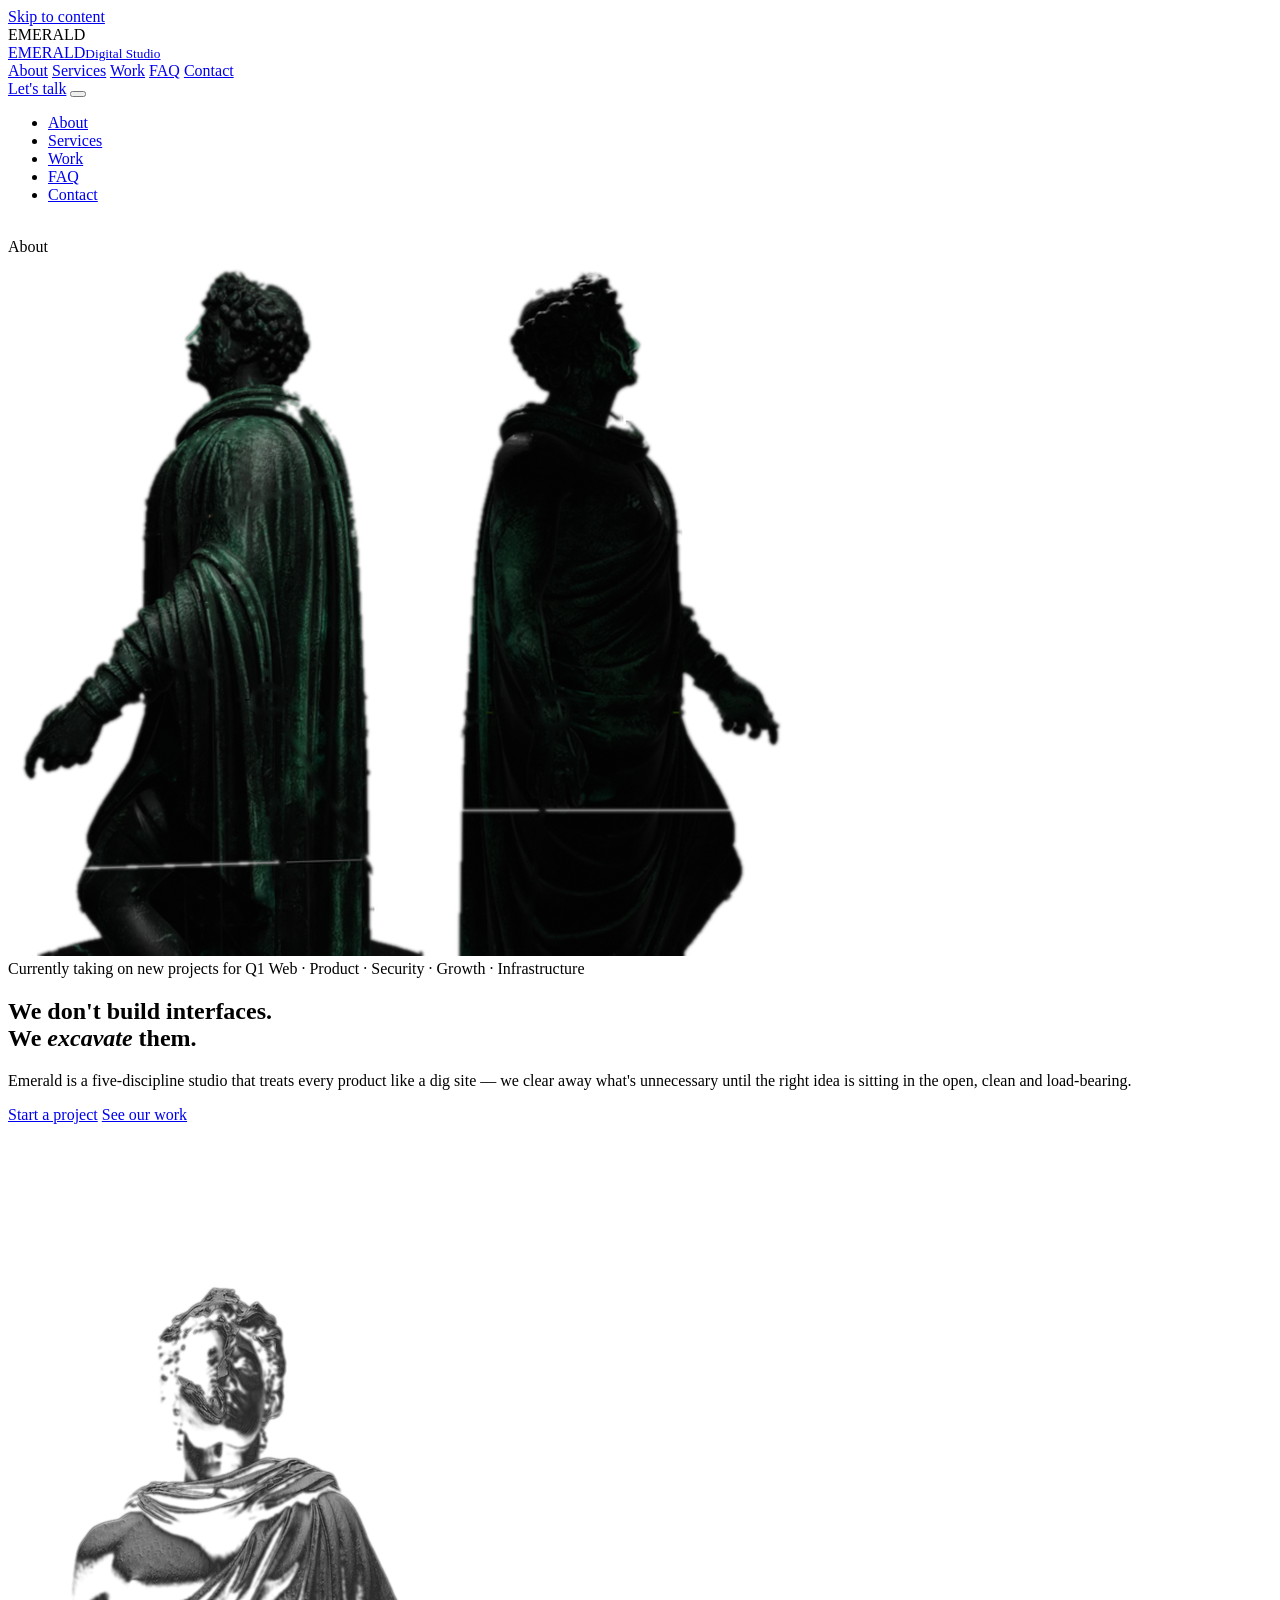
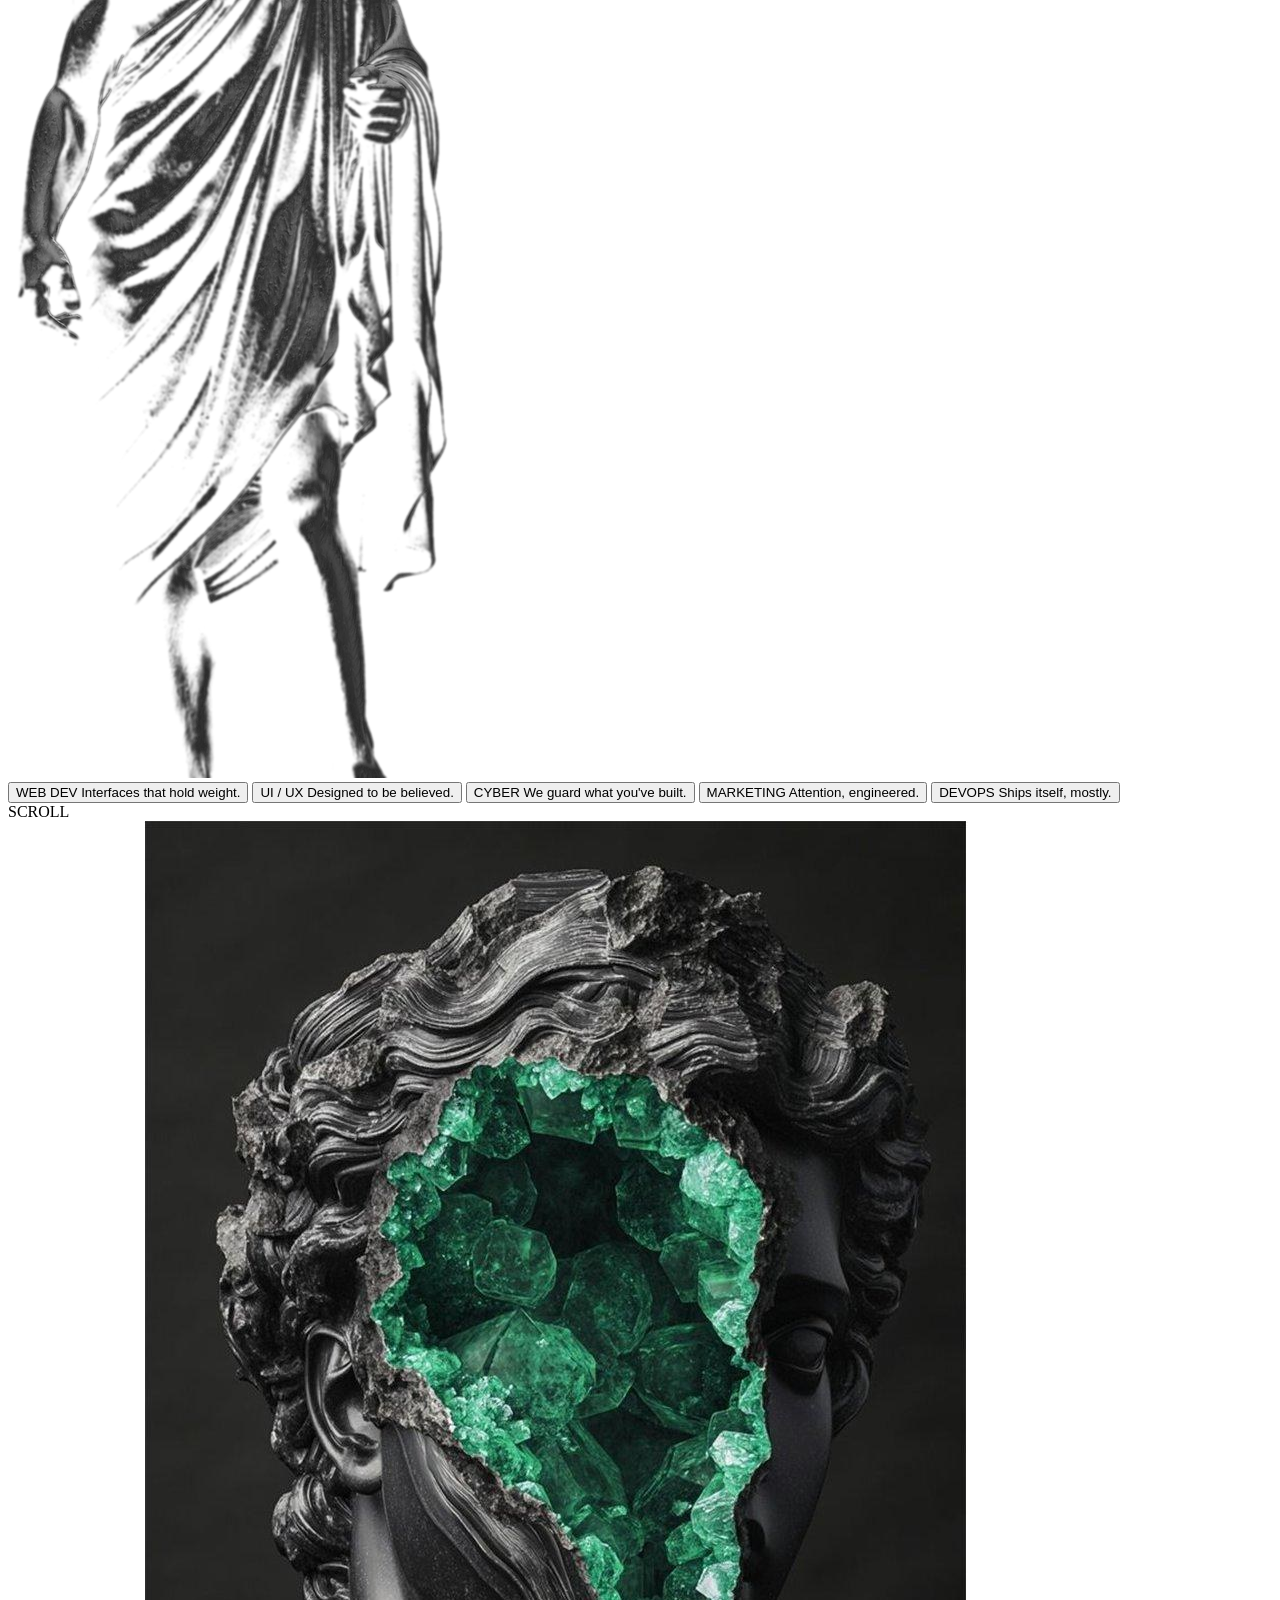
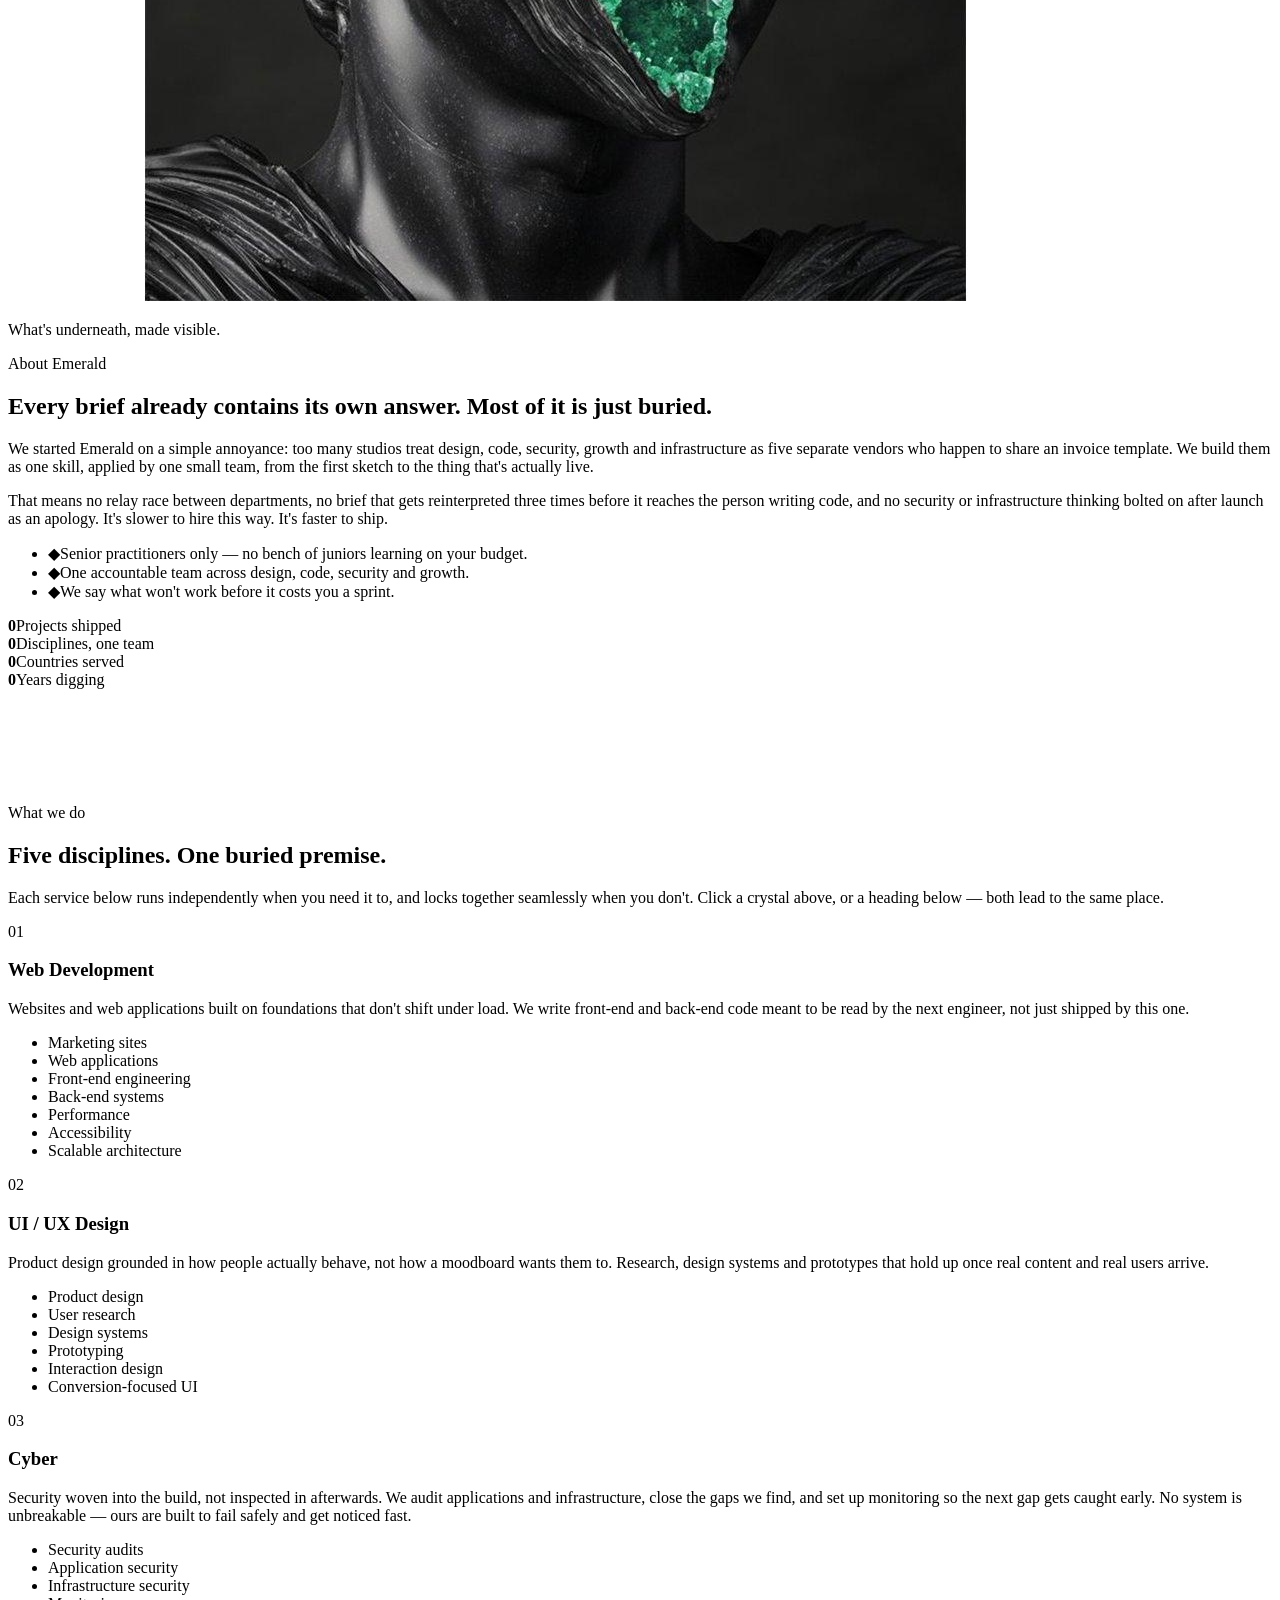
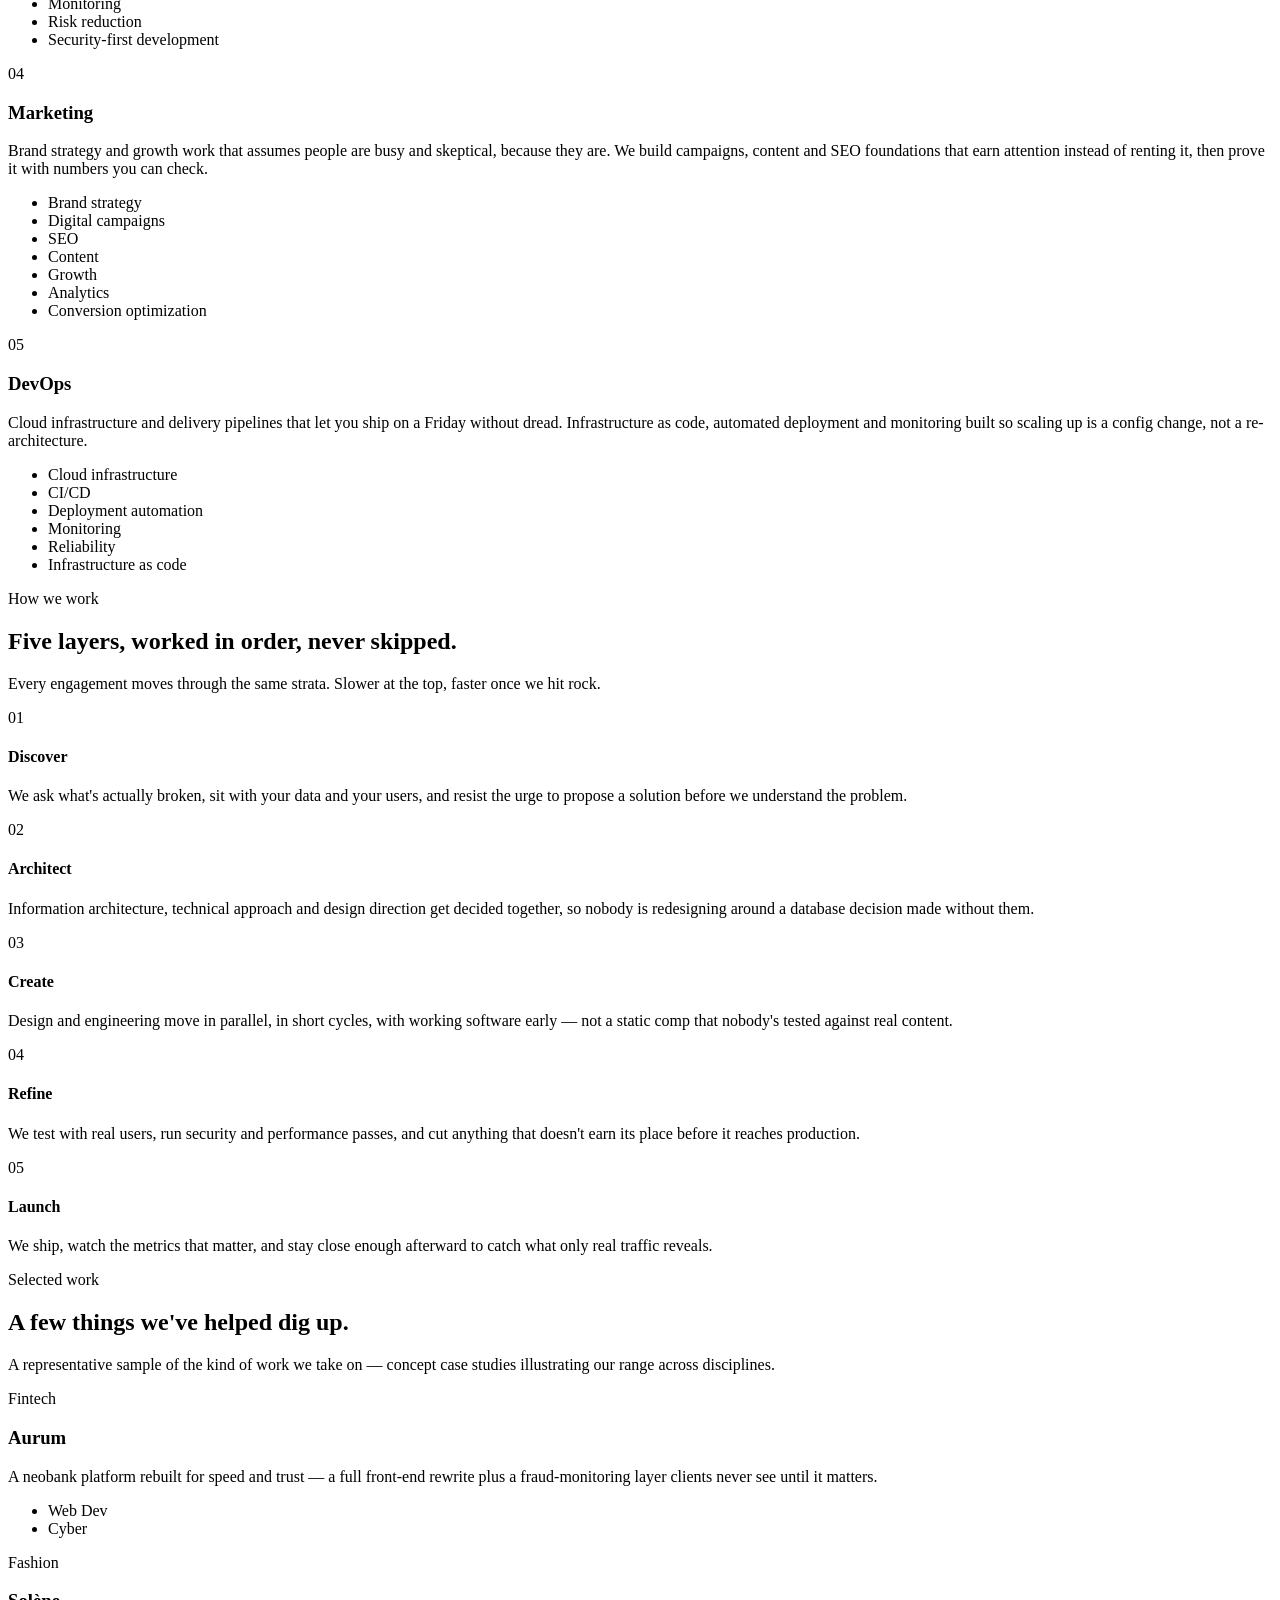
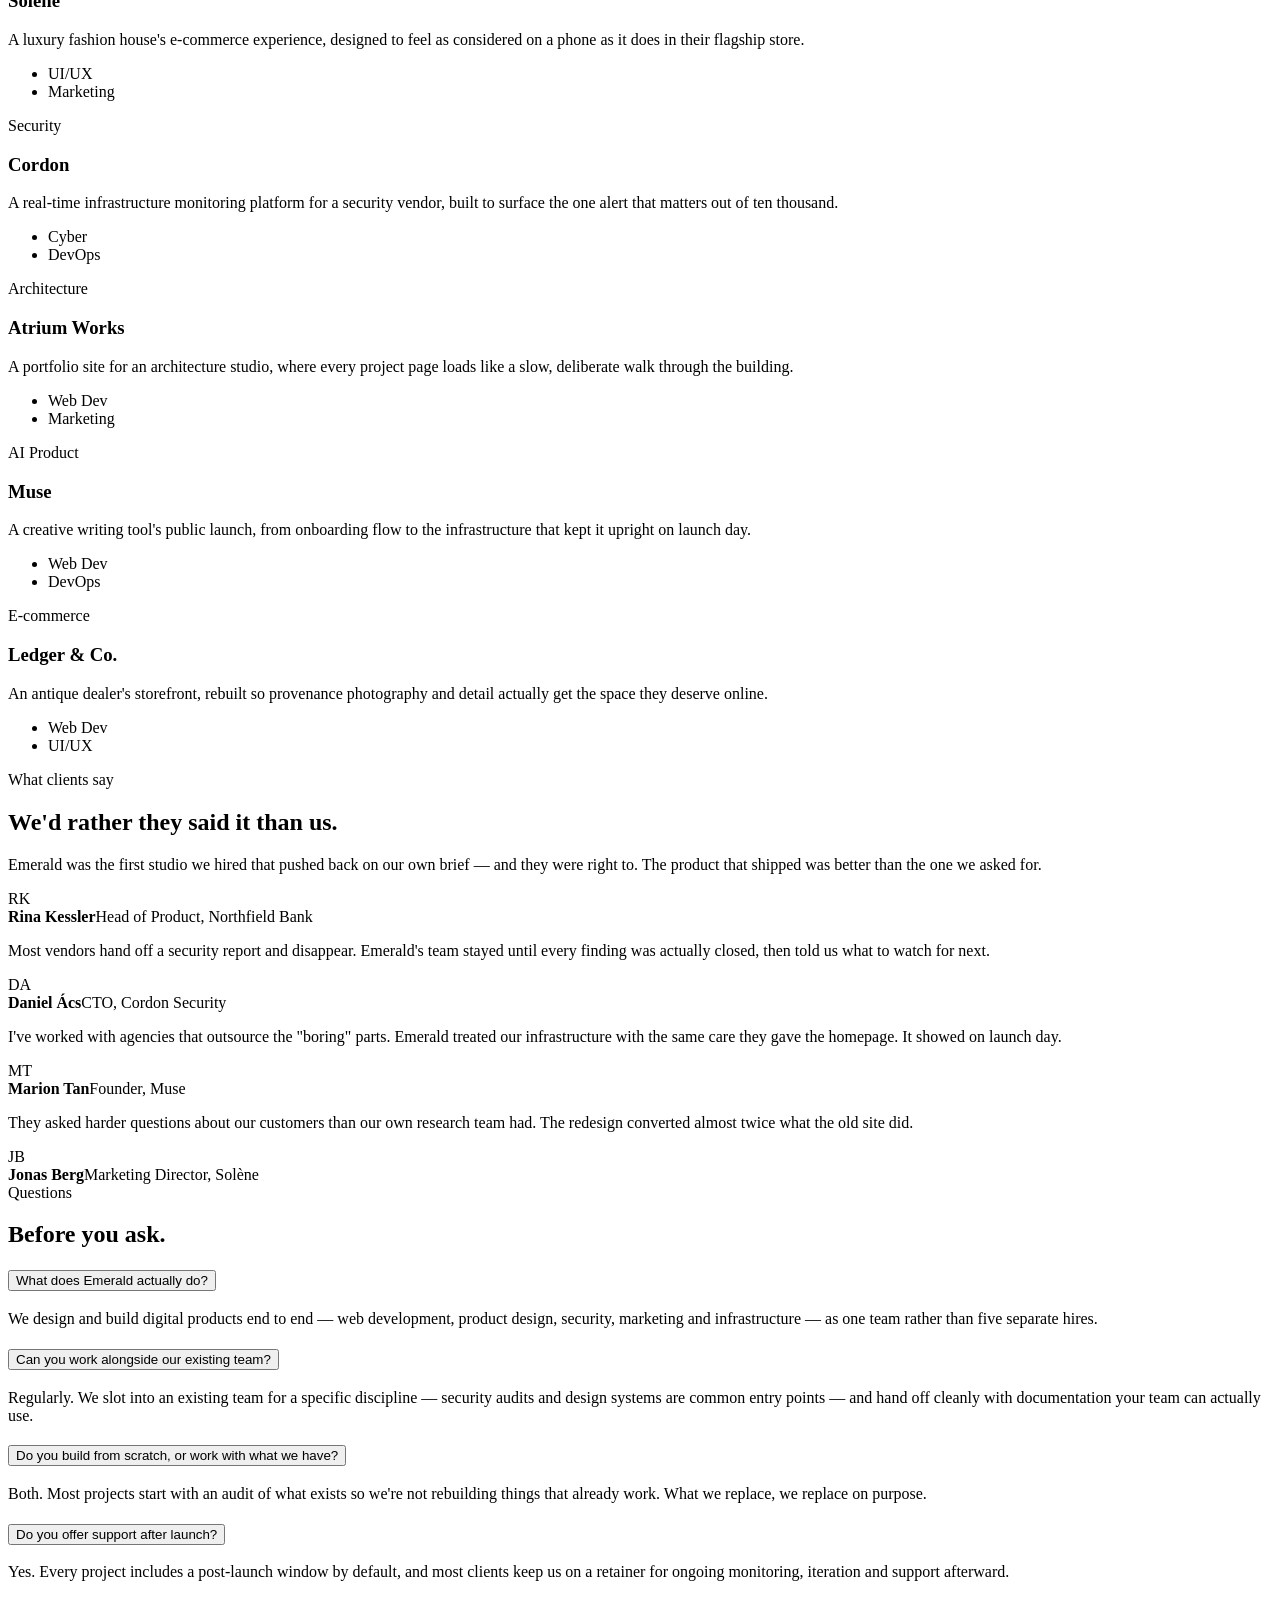
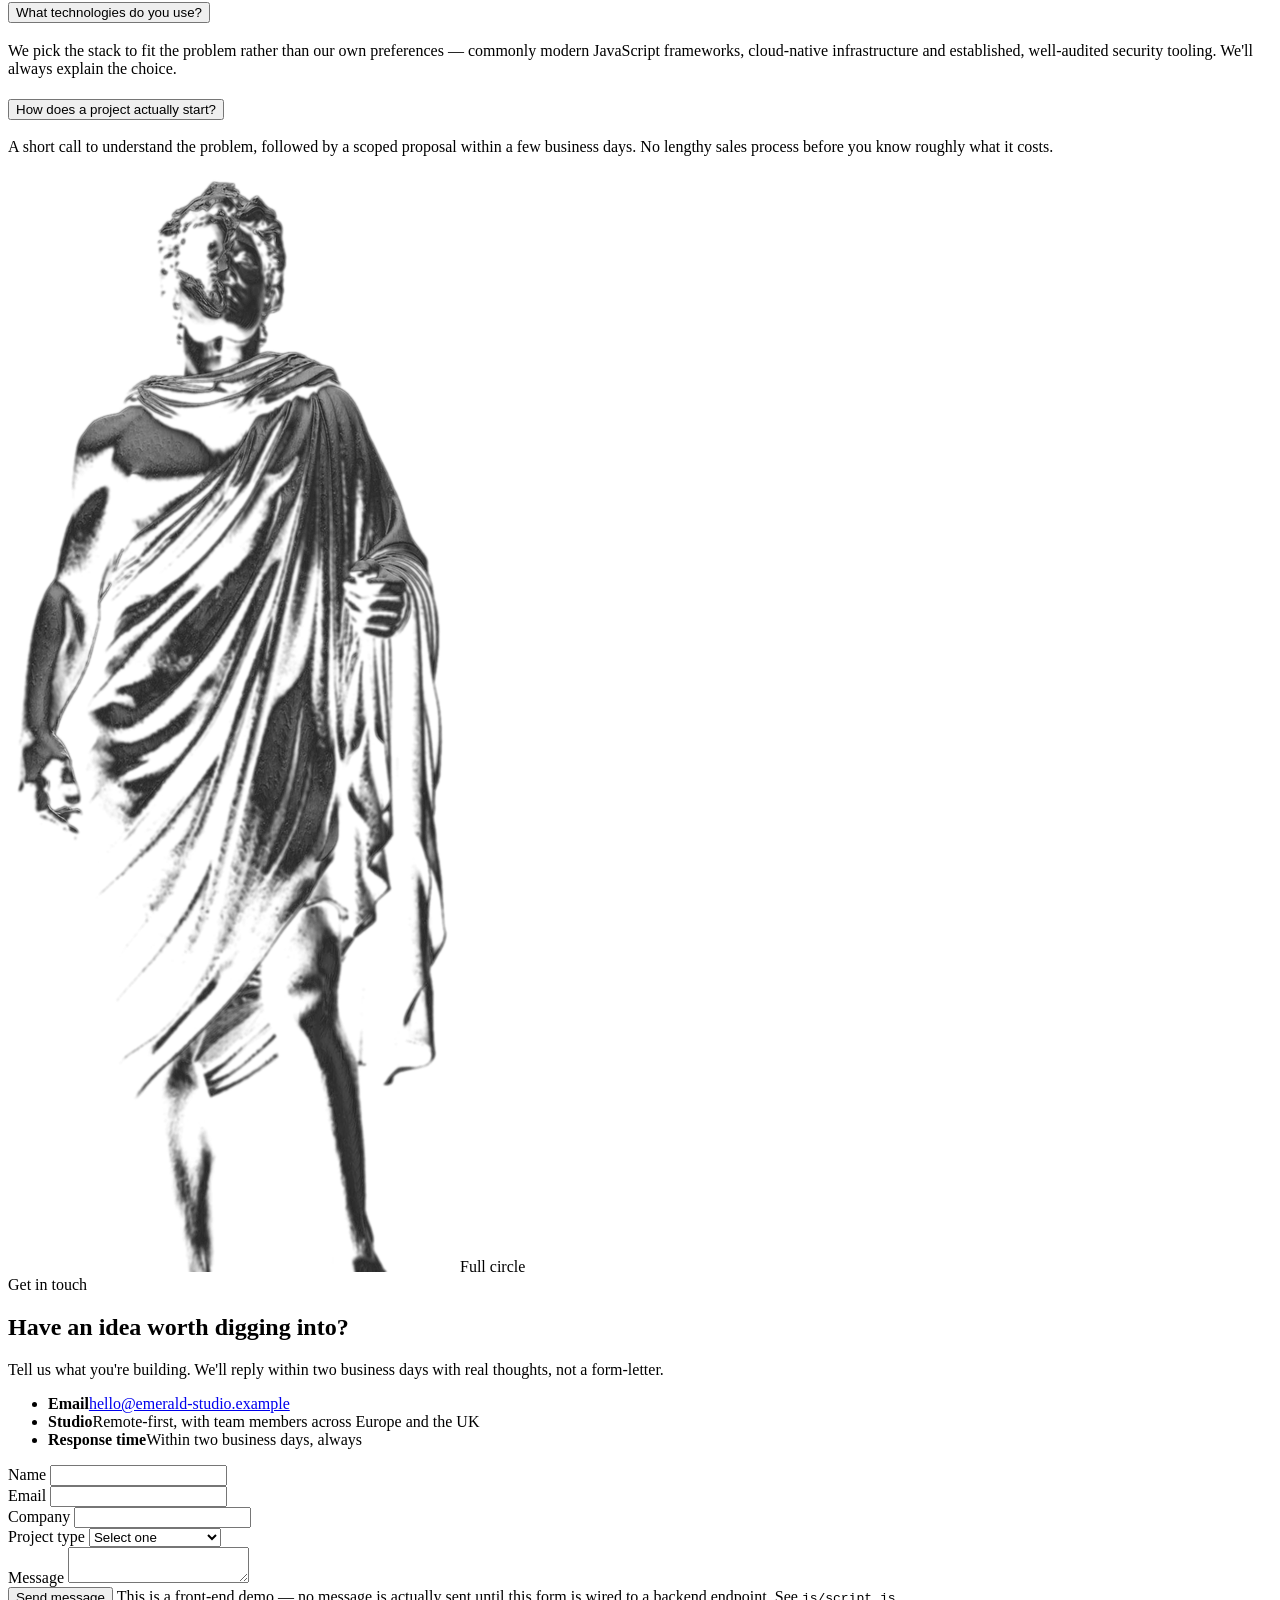
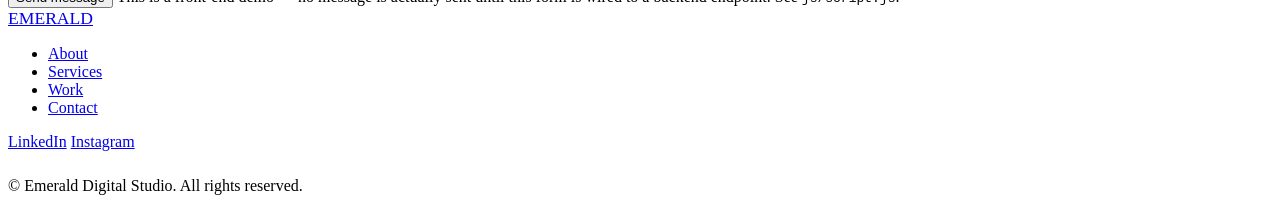
==== index.html @ 44e52935 "Add files via upload" ====
<!DOCTYPE html>
<html lang="en">
<head>
<meta charset="UTF-8">
<meta name="viewport" content="width=device-width, initial-scale=1.0">
<title>Emerald — Digital Studio</title>
<meta name="description" content="Emerald is a five-discipline digital studio — web development, product design, security, growth and infrastructure — working as one team from first sketch to shipped product.">
<link rel="icon" href="data:image/svg+xml,%3Csvg xmlns='http://www.w3.org/2000/svg' viewBox='0 0 24 24'%3E%3Cpolygon points='12,1 20,7 24,15 16,23 8,23 0,15 4,7' fill='%2322c08a'/%3E%3C/svg%3E">
<link rel="stylesheet" href="C:\Users\elfor\Desktop\emerald-crystal-final-clean2\emerald-crystal-final-clean\styles.css">
</head>
<body>

<a href="#main" class="skip-link">Skip to content</a>
<div class="grain" aria-hidden="true"></div>
<div class="cursor-dot" aria-hidden="true"></div>

<!-- LOADER -->
<div class="loader" id="loader" aria-hidden="true">
  <div class="loader-gem"></div>
  <div class="loader-word">EMERALD</div>
</div>

<!-- NAV -->
<header class="nav" id="siteNav">
  <div class="container">
    <a href="#home" class="wordmark">EMERALD<small>Digital Studio</small></a>
    <nav class="nav-links" aria-label="Primary">
      <a href="#about">About</a>
      <a href="#services">Services</a>
      <a href="#work">Work</a>
      <a href="#faq">FAQ</a>
      <a href="#contact">Contact</a>
    </nav>
    <div class="nav-actions">
      <a href="#contact" class="nav-cta"><span class="dot" aria-hidden="true"></span>Let's talk</a>
      <button class="menu-btn" id="menuBtn" aria-expanded="false" aria-controls="mobileMenu" aria-label="Open menu">
        <span></span><span></span><span></span>
      </button>
    </div>
  </div>
</header>

<div class="mobile-menu" id="mobileMenu">
  <ul>
    <li><a href="#about">About</a></li>
    <li><a href="#services">Services</a></li>
    <li><a href="#work">Work</a></li>
    <li><a href="#faq">FAQ</a></li>
    <li><a href="#contact">Contact</a></li>
  </ul>
</div>

<aside class="statue-companion" id="statueCompanion" aria-hidden="true">
  <div class="companion-frame">
    <span class="companion-glow"></span>
    <img id="companionImg" src="" alt="">
  </div>
  <div class="companion-caption">
    <span class="rule"></span>
    <span class="section-name" id="companionLabel">About</span>
  </div>
</aside>

<div class="visually-hidden" aria-hidden="true">
  <img id="assetAngleLeft" alt="" src="[data-uri]">
  <img id="assetAngleRight" alt="" src="[data-uri]">
</div>

<main id="main">

  <!-- HERO -->
  <section class="hero" id="home">
    <div class="hero-fog" aria-hidden="true"></div>
    <div class="hero-inner">
      <span class="availability-badge"><span class="pulse-dot" aria-hidden="true"></span>Currently taking on new projects for Q1</span>
      <span class="hero-eyebrow">Web · Product · Security · Growth · Infrastructure</span>
      <h1>We don't build interfaces.<br>We <em>excavate</em> them.</h1>
      <p class="hero-sub">Emerald is a five-discipline studio that treats every product like a dig site — we clear away what's unnecessary until the right idea is sitting in the open, clean and load-bearing.</p>
      <div class="hero-ctas">
        <a href="#contact" class="btn btn-primary">Start a project</a>
        <a href="#work" class="btn btn-ghost">See our work</a>
      </div>

      <div class="orbit-stage" id="orbitStage">
        <svg class="constellation" id="constellation" aria-hidden="true"></svg>

        <div class="statue-ground" aria-hidden="true"></div>
        <div class="statue-wrap">
          <div class="statue-rim" aria-hidden="true"></div>
          <img id="statueImg" src="[data-uri]" alt="A weathered classical statue, cracked open at the face, standing as the emblem of Emerald studio" loading="eager">
        </div>

        <button class="crystal" data-service="web-dev" data-target="#web-dev" aria-label="Web Development — jump to section">
          <span class="crystal-gem"></span>
          <span class="crystal-label">WEB DEV</span>
          <span class="crystal-tip">Interfaces that hold weight.</span>
        </button>
        <button class="crystal" data-service="ui-ux" data-target="#ui-ux" aria-label="UI/UX — jump to section">
          <span class="crystal-gem"></span>
          <span class="crystal-label">UI / UX</span>
          <span class="crystal-tip">Designed to be believed.</span>
        </button>
        <button class="crystal" data-service="cyber" data-target="#cyber" aria-label="Cyber — jump to section">
          <span class="crystal-gem"></span>
          <span class="crystal-label">CYBER</span>
          <span class="crystal-tip">We guard what you've built.</span>
        </button>
        <button class="crystal" data-service="marketing" data-target="#marketing" aria-label="Marketing — jump to section">
          <span class="crystal-gem"></span>
          <span class="crystal-label">MARKETING</span>
          <span class="crystal-tip">Attention, engineered.</span>
        </button>
        <button class="crystal" data-service="devops" data-target="#devops" aria-label="DevOps — jump to section">
          <span class="crystal-gem"></span>
          <span class="crystal-label">DEVOPS</span>
          <span class="crystal-tip">Ships itself, mostly.</span>
        </button>
      </div>
    </div>

    <div class="scroll-cue" aria-hidden="true">
      <span>SCROLL</span>
      <span class="line"></span>
    </div>
  </section>

  <!-- ABOUT -->
  <section class="about section-pad" id="about">
    <div class="container about-grid">
      <div class="about-media reveal">
        <img src="[data-uri]" alt="Close-up of the Emerald statue with a hollow, crystal-filled face, representing what the studio looks for underneath a brief" loading="lazy">
        <p class="about-media-caption">What's underneath, made visible.</p>
      </div>
      <div class="about-copy reveal">
        <span class="section-kicker">About Emerald</span>
        <h2>Every brief already contains its own answer. Most of it is just buried.</h2>
        <p>We started Emerald on a simple annoyance: too many studios treat design, code, security, growth and infrastructure as five separate vendors who happen to share an invoice template. We build them as one skill, applied by one small team, from the first sketch to the thing that's actually live.</p>
        <p>That means no relay race between departments, no brief that gets reinterpreted three times before it reaches the person writing code, and no security or infrastructure thinking bolted on after launch as an apology. It's slower to hire this way. It's faster to ship.</p>
        <ul class="about-list">
          <li><span class="mark">◆</span>Senior practitioners only — no bench of juniors learning on your budget.</li>
          <li><span class="mark">◆</span>One accountable team across design, code, security and growth.</li>
          <li><span class="mark">◆</span>We say what won't work before it costs you a sprint.</li>
        </ul>
        <div class="stats-row">
          <div class="stat"><b data-count="47">0</b><span>Projects shipped</span></div>
          <div class="stat"><b data-count="5">0</b><span>Disciplines, one team</span></div>
          <div class="stat"><b data-count="13">0</b><span>Countries served</span></div>
          <div class="stat"><b data-count="7">0</b><span>Years digging</span></div>
        </div>
      </div>
    </div>
  </section>

  <!-- SERVICES -->
  <section class="services" id="services">
    <div class="container" style="padding-top: clamp(4.5rem, 9vw, 8rem);">
      <div class="section-head reveal">
        <span class="section-kicker">What we do</span>
        <h2>Five disciplines. One buried premise.</h2>
        <p>Each service below runs independently when you need it to, and locks together seamlessly when you don't. Click a crystal above, or a heading below — both lead to the same place.</p>
      </div>
    </div>

    <div class="container">
      <article class="service-block" id="web-dev">
        <div>
          <span class="service-index">01</span>
          <h3>Web Development</h3>
          <p>Websites and web applications built on foundations that don't shift under load. We write front-end and back-end code meant to be read by the next engineer, not just shipped by this one.</p>
          <ul class="service-tags">
            <li>Marketing sites</li><li>Web applications</li><li>Front-end engineering</li>
            <li>Back-end systems</li><li>Performance</li><li>Accessibility</li><li>Scalable architecture</li>
          </ul>
        </div>
        <div class="service-visual">
          <div class="facet-lines" aria-hidden="true"></div>
          <span class="crystal-gem" aria-hidden="true"></span>
        </div>
      </article>

      <article class="service-block" id="ui-ux">
        <div>
          <span class="service-index">02</span>
          <h3>UI / UX Design</h3>
          <p>Product design grounded in how people actually behave, not how a moodboard wants them to. Research, design systems and prototypes that hold up once real content and real users arrive.</p>
          <ul class="service-tags">
            <li>Product design</li><li>User research</li><li>Design systems</li>
            <li>Prototyping</li><li>Interaction design</li><li>Conversion-focused UI</li>
          </ul>
        </div>
        <div class="service-visual">
          <div class="facet-lines" aria-hidden="true"></div>
          <span class="crystal-gem" aria-hidden="true"></span>
        </div>
      </article>

      <article class="service-block" id="cyber">
        <div>
          <span class="service-index">03</span>
          <h3>Cyber</h3>
          <p>Security woven into the build, not inspected in afterwards. We audit applications and infrastructure, close the gaps we find, and set up monitoring so the next gap gets caught early. No system is unbreakable — ours are built to fail safely and get noticed fast.</p>
          <ul class="service-tags">
            <li>Security audits</li><li>Application security</li><li>Infrastructure security</li>
            <li>Monitoring</li><li>Risk reduction</li><li>Security-first development</li>
          </ul>
        </div>
        <div class="service-visual">
          <div class="facet-lines" aria-hidden="true"></div>
          <span class="crystal-gem" aria-hidden="true"></span>
        </div>
      </article>

      <article class="service-block" id="marketing">
        <div>
          <span class="service-index">04</span>
          <h3>Marketing</h3>
          <p>Brand strategy and growth work that assumes people are busy and skeptical, because they are. We build campaigns, content and SEO foundations that earn attention instead of renting it, then prove it with numbers you can check.</p>
          <ul class="service-tags">
            <li>Brand strategy</li><li>Digital campaigns</li><li>SEO</li>
            <li>Content</li><li>Growth</li><li>Analytics</li><li>Conversion optimization</li>
          </ul>
        </div>
        <div class="service-visual">
          <div class="facet-lines" aria-hidden="true"></div>
          <span class="crystal-gem" aria-hidden="true"></span>
        </div>
      </article>

      <article class="service-block" id="devops">
        <div>
          <span class="service-index">05</span>
          <h3>DevOps</h3>
          <p>Cloud infrastructure and delivery pipelines that let you ship on a Friday without dread. Infrastructure as code, automated deployment and monitoring built so scaling up is a config change, not a re-architecture.</p>
          <ul class="service-tags">
            <li>Cloud infrastructure</li><li>CI/CD</li><li>Deployment automation</li>
            <li>Monitoring</li><li>Reliability</li><li>Infrastructure as code</li>
          </ul>
        </div>
        <div class="service-visual">
          <div class="facet-lines" aria-hidden="true"></div>
          <span class="crystal-gem" aria-hidden="true"></span>
        </div>
      </article>
    </div>
  </section>

  <!-- HOW WE WORK -->
  <section class="hww section-pad" id="how-we-work">
    <div class="container">
      <div class="section-head reveal">
        <span class="section-kicker">How we work</span>
        <h2>Five layers, worked in order, never skipped.</h2>
        <p>Every engagement moves through the same strata. Slower at the top, faster once we hit rock.</p>
      </div>
      <div class="strata" id="strata">
        <div class="stratum" data-stratum>
          <span class="num">01</span>
          <div>
            <h4>Discover</h4>
            <p>We ask what's actually broken, sit with your data and your users, and resist the urge to propose a solution before we understand the problem.</p>
          </div>
          <div class="stratum-bar"><i></i></div>
        </div>
        <div class="stratum" data-stratum>
          <span class="num">02</span>
          <div>
            <h4>Architect</h4>
            <p>Information architecture, technical approach and design direction get decided together, so nobody is redesigning around a database decision made without them.</p>
          </div>
          <div class="stratum-bar"><i></i></div>
        </div>
        <div class="stratum" data-stratum>
          <span class="num">03</span>
          <div>
            <h4>Create</h4>
            <p>Design and engineering move in parallel, in short cycles, with working software early — not a static comp that nobody's tested against real content.</p>
          </div>
          <div class="stratum-bar"><i></i></div>
        </div>
        <div class="stratum" data-stratum>
          <span class="num">04</span>
          <div>
            <h4>Refine</h4>
            <p>We test with real users, run security and performance passes, and cut anything that doesn't earn its place before it reaches production.</p>
          </div>
          <div class="stratum-bar"><i></i></div>
        </div>
        <div class="stratum" data-stratum>
          <span class="num">05</span>
          <div>
            <h4>Launch</h4>
            <p>We ship, watch the metrics that matter, and stay close enough afterward to catch what only real traffic reveals.</p>
          </div>
          <div class="stratum-bar"><i></i></div>
        </div>
      </div>
    </div>
  </section>

  <!-- WORK -->
  <section class="work section-pad" id="work">
    <div class="container">
      <div class="section-head reveal">
        <span class="section-kicker">Selected work</span>
        <h2>A few things we've helped dig up.</h2>
        <p>A representative sample of the kind of work we take on — concept case studies illustrating our range across disciplines.</p>
      </div>
      <div class="work-grid">
        <article class="work-card p1" tabindex="0">
          <div class="wc-bg" aria-hidden="true"></div>
          <span class="wc-cat">Fintech</span>
          <h3>Aurum</h3>
          <p>A neobank platform rebuilt for speed and trust — a full front-end rewrite plus a fraud-monitoring layer clients never see until it matters.</p>
          <ul class="wc-tags"><li>Web Dev</li><li>Cyber</li></ul>
        </article>
        <article class="work-card p2" tabindex="0">
          <div class="wc-bg" aria-hidden="true"></div>
          <span class="wc-cat">Fashion</span>
          <h3>Solène</h3>
          <p>A luxury fashion house's e-commerce experience, designed to feel as considered on a phone as it does in their flagship store.</p>
          <ul class="wc-tags"><li>UI/UX</li><li>Marketing</li></ul>
        </article>
        <article class="work-card p3" tabindex="0">
          <div class="wc-bg" aria-hidden="true"></div>
          <span class="wc-cat">Security</span>
          <h3>Cordon</h3>
          <p>A real-time infrastructure monitoring platform for a security vendor, built to surface the one alert that matters out of ten thousand.</p>
          <ul class="wc-tags"><li>Cyber</li><li>DevOps</li></ul>
        </article>
        <article class="work-card p4" tabindex="0">
          <div class="wc-bg" aria-hidden="true"></div>
          <span class="wc-cat">Architecture</span>
          <h3>Atrium Works</h3>
          <p>A portfolio site for an architecture studio, where every project page loads like a slow, deliberate walk through the building.</p>
          <ul class="wc-tags"><li>Web Dev</li><li>Marketing</li></ul>
        </article>
        <article class="work-card p5" tabindex="0">
          <div class="wc-bg" aria-hidden="true"></div>
          <span class="wc-cat">AI Product</span>
          <h3>Muse</h3>
          <p>A creative writing tool's public launch, from onboarding flow to the infrastructure that kept it upright on launch day.</p>
          <ul class="wc-tags"><li>Web Dev</li><li>DevOps</li></ul>
        </article>
        <article class="work-card p6" tabindex="0">
          <div class="wc-bg" aria-hidden="true"></div>
          <span class="wc-cat">E-commerce</span>
          <h3>Ledger &amp; Co.</h3>
          <p>An antique dealer's storefront, rebuilt so provenance photography and detail actually get the space they deserve online.</p>
          <ul class="wc-tags"><li>Web Dev</li><li>UI/UX</li></ul>
        </article>
      </div>
    </div>
  </section>

  <!-- TESTIMONIALS -->
  <section class="testimonials section-pad" id="testimonials">
    <div class="container">
      <div class="section-head reveal">
        <span class="section-kicker">What clients say</span>
        <h2>We'd rather they said it than us.</h2>
      </div>
      <div class="t-grid">
        <div class="t-card">
          <p class="t-quote">Emerald was the first studio we hired that pushed back on our own brief — and they were right to. The product that shipped was better than the one we asked for.</p>
          <div class="t-person">
            <div class="t-avatar">RK</div>
            <div><b>Rina Kessler</b><span>Head of Product, Northfield Bank</span></div>
          </div>
        </div>
        <div class="t-card">
          <p class="t-quote">Most vendors hand off a security report and disappear. Emerald's team stayed until every finding was actually closed, then told us what to watch for next.</p>
          <div class="t-person">
            <div class="t-avatar">DA</div>
            <div><b>Daniel Ács</b><span>CTO, Cordon Security</span></div>
          </div>
        </div>
        <div class="t-card">
          <p class="t-quote">I've worked with agencies that outsource the "boring" parts. Emerald treated our infrastructure with the same care they gave the homepage. It showed on launch day.</p>
          <div class="t-person">
            <div class="t-avatar">MT</div>
            <div><b>Marion Tan</b><span>Founder, Muse</span></div>
          </div>
        </div>
        <div class="t-card">
          <p class="t-quote">They asked harder questions about our customers than our own research team had. The redesign converted almost twice what the old site did.</p>
          <div class="t-person">
            <div class="t-avatar">JB</div>
            <div><b>Jonas Berg</b><span>Marketing Director, Solène</span></div>
          </div>
        </div>
      </div>
    </div>
  </section>

  <!-- FAQ -->
  <section class="faq section-pad" id="faq">
    <div class="container">
      <div class="section-head center reveal">
        <span class="section-kicker">Questions</span>
        <h2>Before you ask.</h2>
      </div>
      <div class="faq-list">
        <div class="faq-item">
          <h3><button class="faq-q" aria-expanded="false" aria-controls="faq-a-1" id="faq-q-1">What does Emerald actually do?<span class="plus" aria-hidden="true"></span></button></h3>
          <div class="faq-a" id="faq-a-1" role="region" aria-labelledby="faq-q-1"><p>We design and build digital products end to end — web development, product design, security, marketing and infrastructure — as one team rather than five separate hires.</p></div>
        </div>
        <div class="faq-item">
          <h3><button class="faq-q" aria-expanded="false" aria-controls="faq-a-2" id="faq-q-2">Can you work alongside our existing team?<span class="plus" aria-hidden="true"></span></button></h3>
          <div class="faq-a" id="faq-a-2" role="region" aria-labelledby="faq-q-2"><p>Regularly. We slot into an existing team for a specific discipline — security audits and design systems are common entry points — and hand off cleanly with documentation your team can actually use.</p></div>
        </div>
        <div class="faq-item">
          <h3><button class="faq-q" aria-expanded="false" aria-controls="faq-a-3" id="faq-q-3">Do you build from scratch, or work with what we have?<span class="plus" aria-hidden="true"></span></button></h3>
          <div class="faq-a" id="faq-a-3" role="region" aria-labelledby="faq-q-3"><p>Both. Most projects start with an audit of what exists so we're not rebuilding things that already work. What we replace, we replace on purpose.</p></div>
        </div>
        <div class="faq-item">
          <h3><button class="faq-q" aria-expanded="false" aria-controls="faq-a-4" id="faq-q-4">Do you offer support after launch?<span class="plus" aria-hidden="true"></span></button></h3>
          <div class="faq-a" id="faq-a-4" role="region" aria-labelledby="faq-q-4"><p>Yes. Every project includes a post-launch window by default, and most clients keep us on a retainer for ongoing monitoring, iteration and support afterward.</p></div>
        </div>
        <div class="faq-item">
          <h3><button class="faq-q" aria-expanded="false" aria-controls="faq-a-5" id="faq-q-5">What technologies do you use?<span class="plus" aria-hidden="true"></span></button></h3>
          <div class="faq-a" id="faq-a-5" role="region" aria-labelledby="faq-q-5"><p>We pick the stack to fit the problem rather than our own preferences — commonly modern JavaScript frameworks, cloud-native infrastructure and established, well-audited security tooling. We'll always explain the choice.</p></div>
        </div>
        <div class="faq-item">
          <h3><button class="faq-q" aria-expanded="false" aria-controls="faq-a-6" id="faq-q-6">How does a project actually start?<span class="plus" aria-hidden="true"></span></button></h3>
          <div class="faq-a" id="faq-a-6" role="region" aria-labelledby="faq-q-6"><p>A short call to understand the problem, followed by a scoped proposal within a few business days. No lengthy sales process before you know roughly what it costs.</p></div>
        </div>
      </div>
    </div>
  </section>

  <!-- CONTACT -->
  <section class="contact section-pad" id="contact">
    <div class="contact-ambient" aria-hidden="true"></div>
    <div class="contact-finale reveal" aria-hidden="true">
      <img src="[data-uri]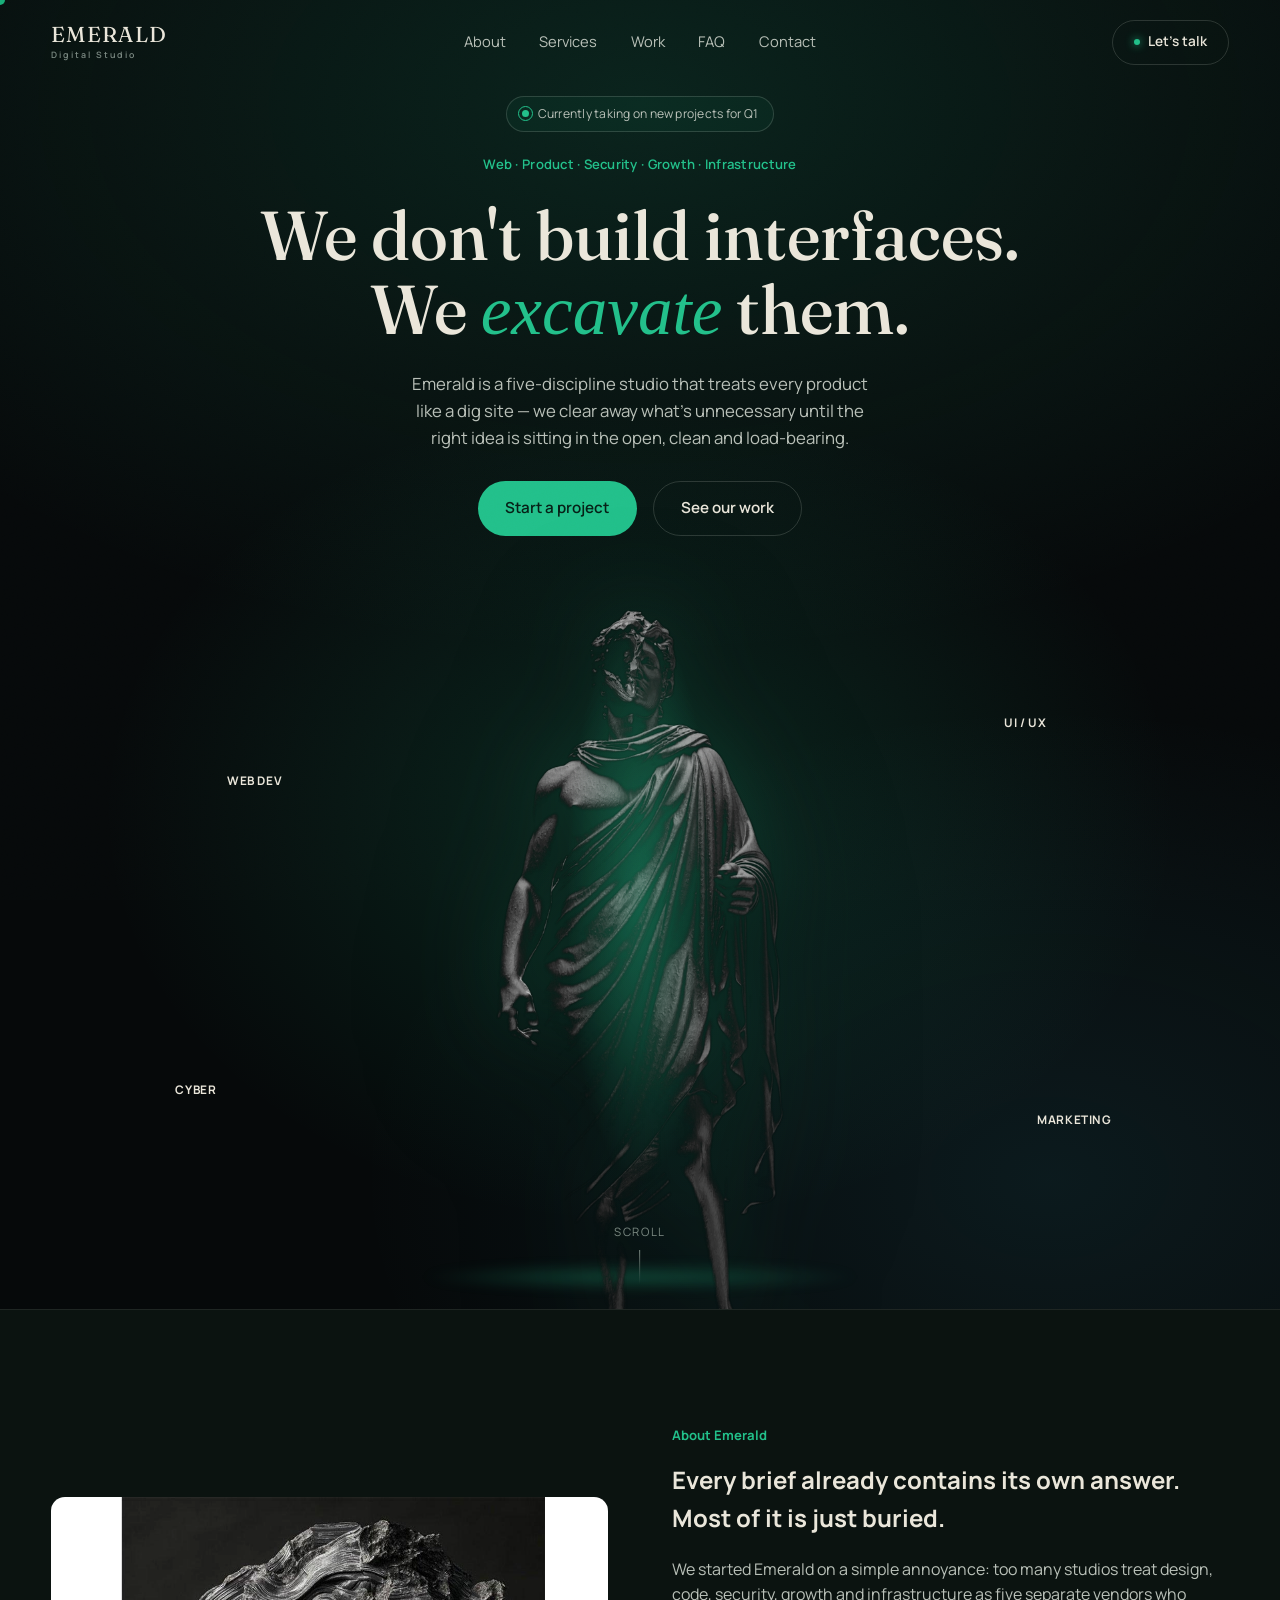
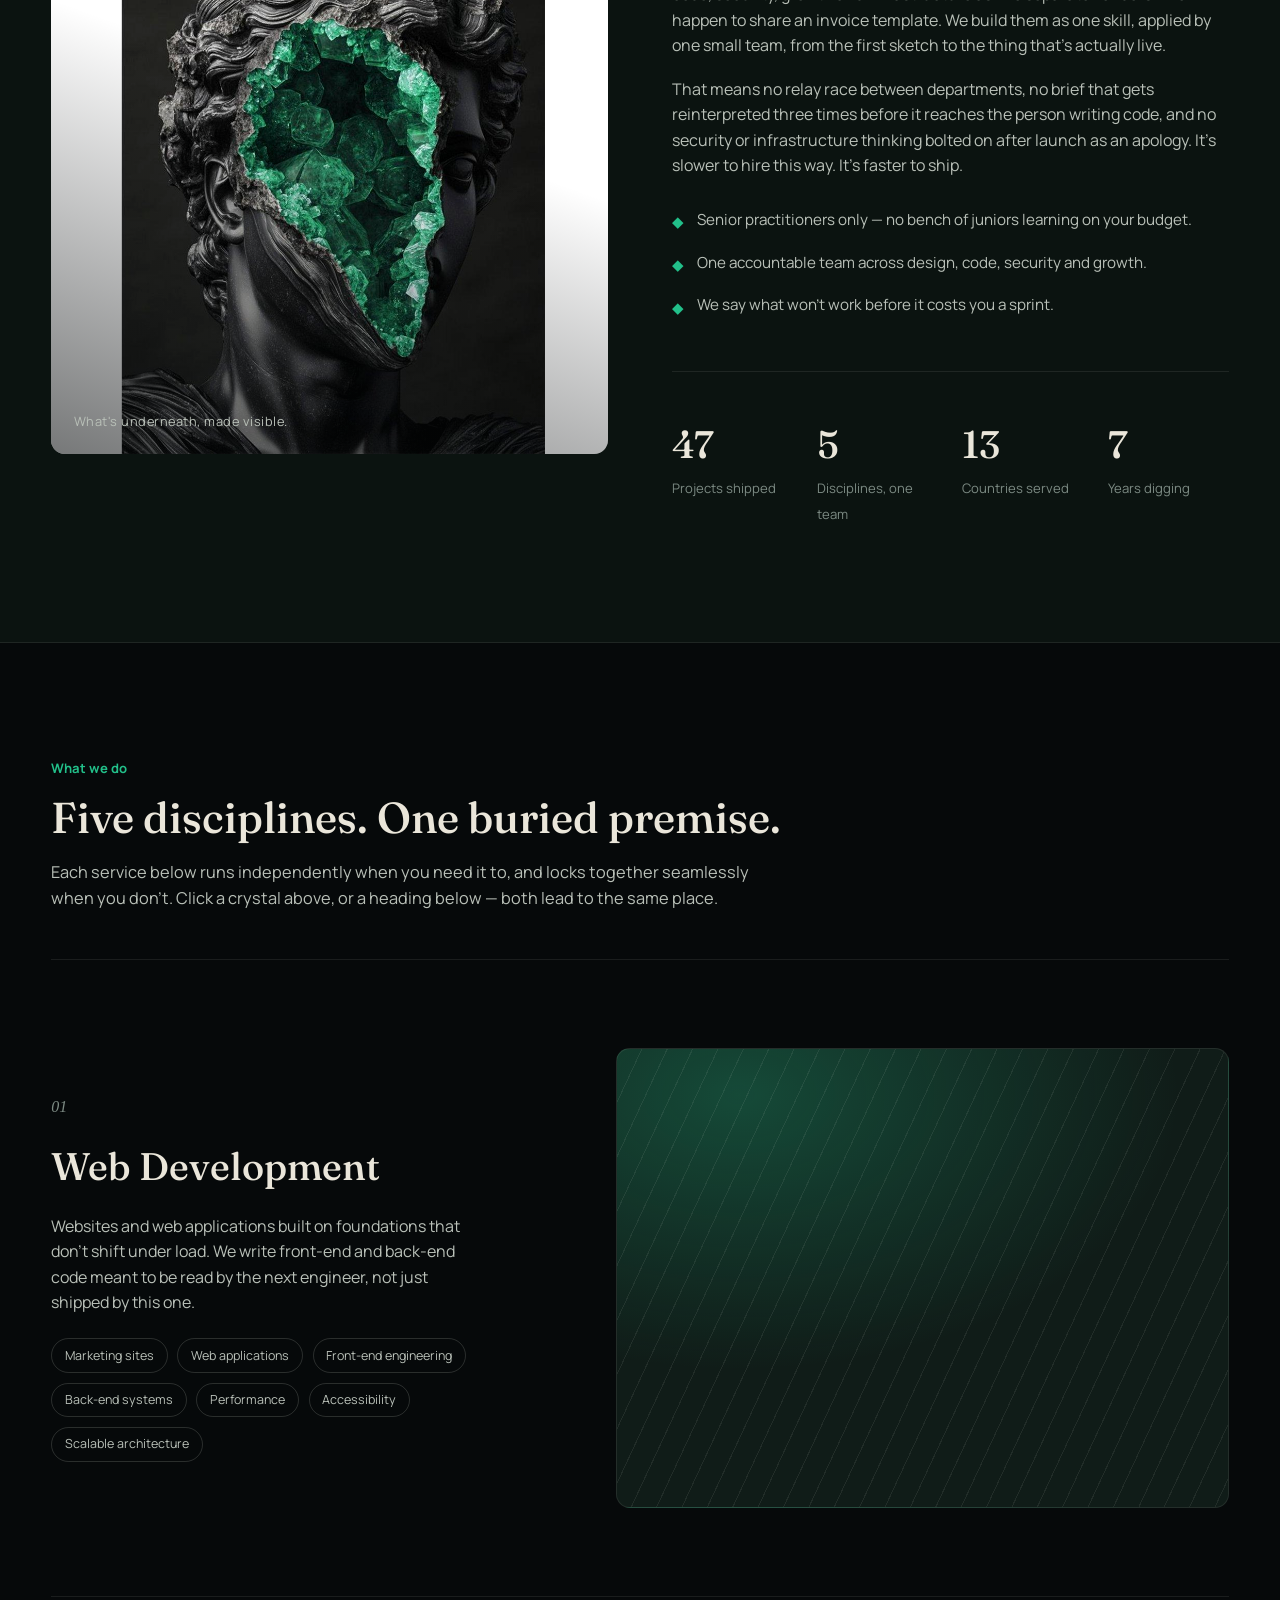
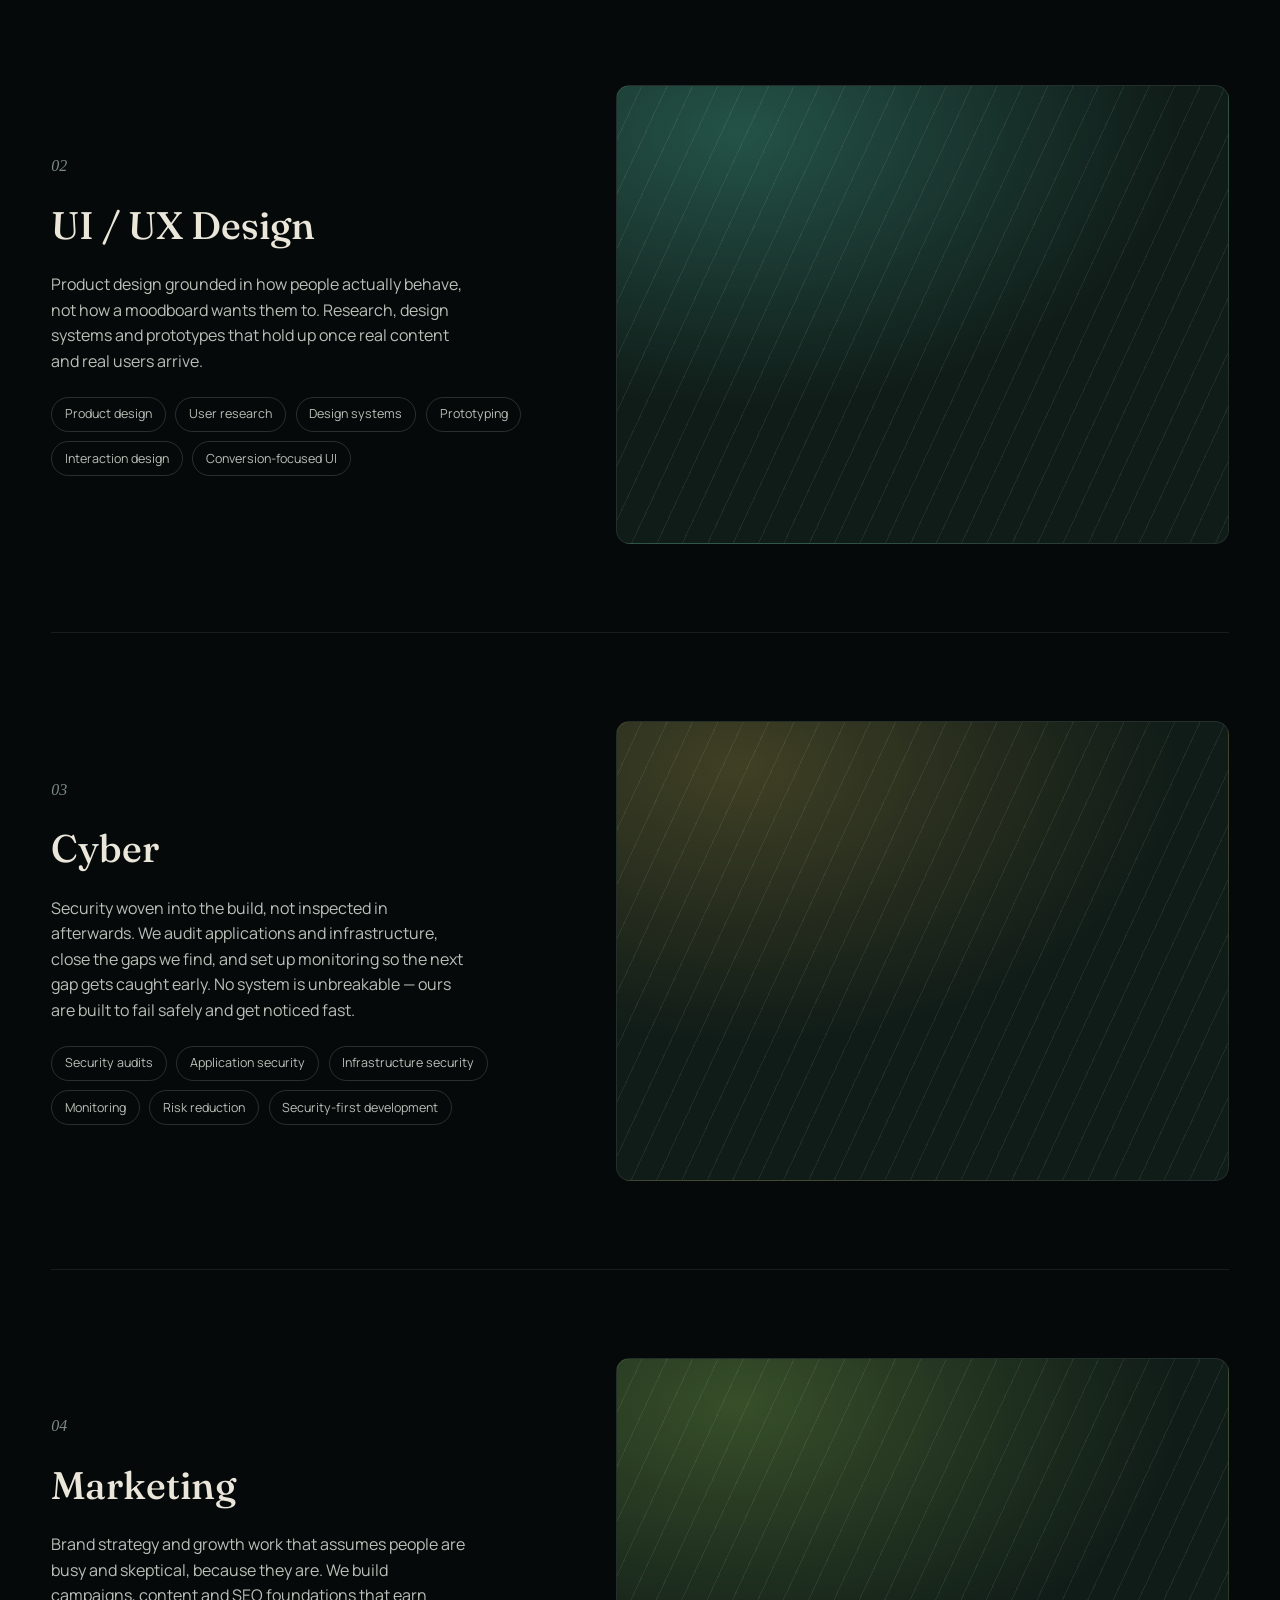
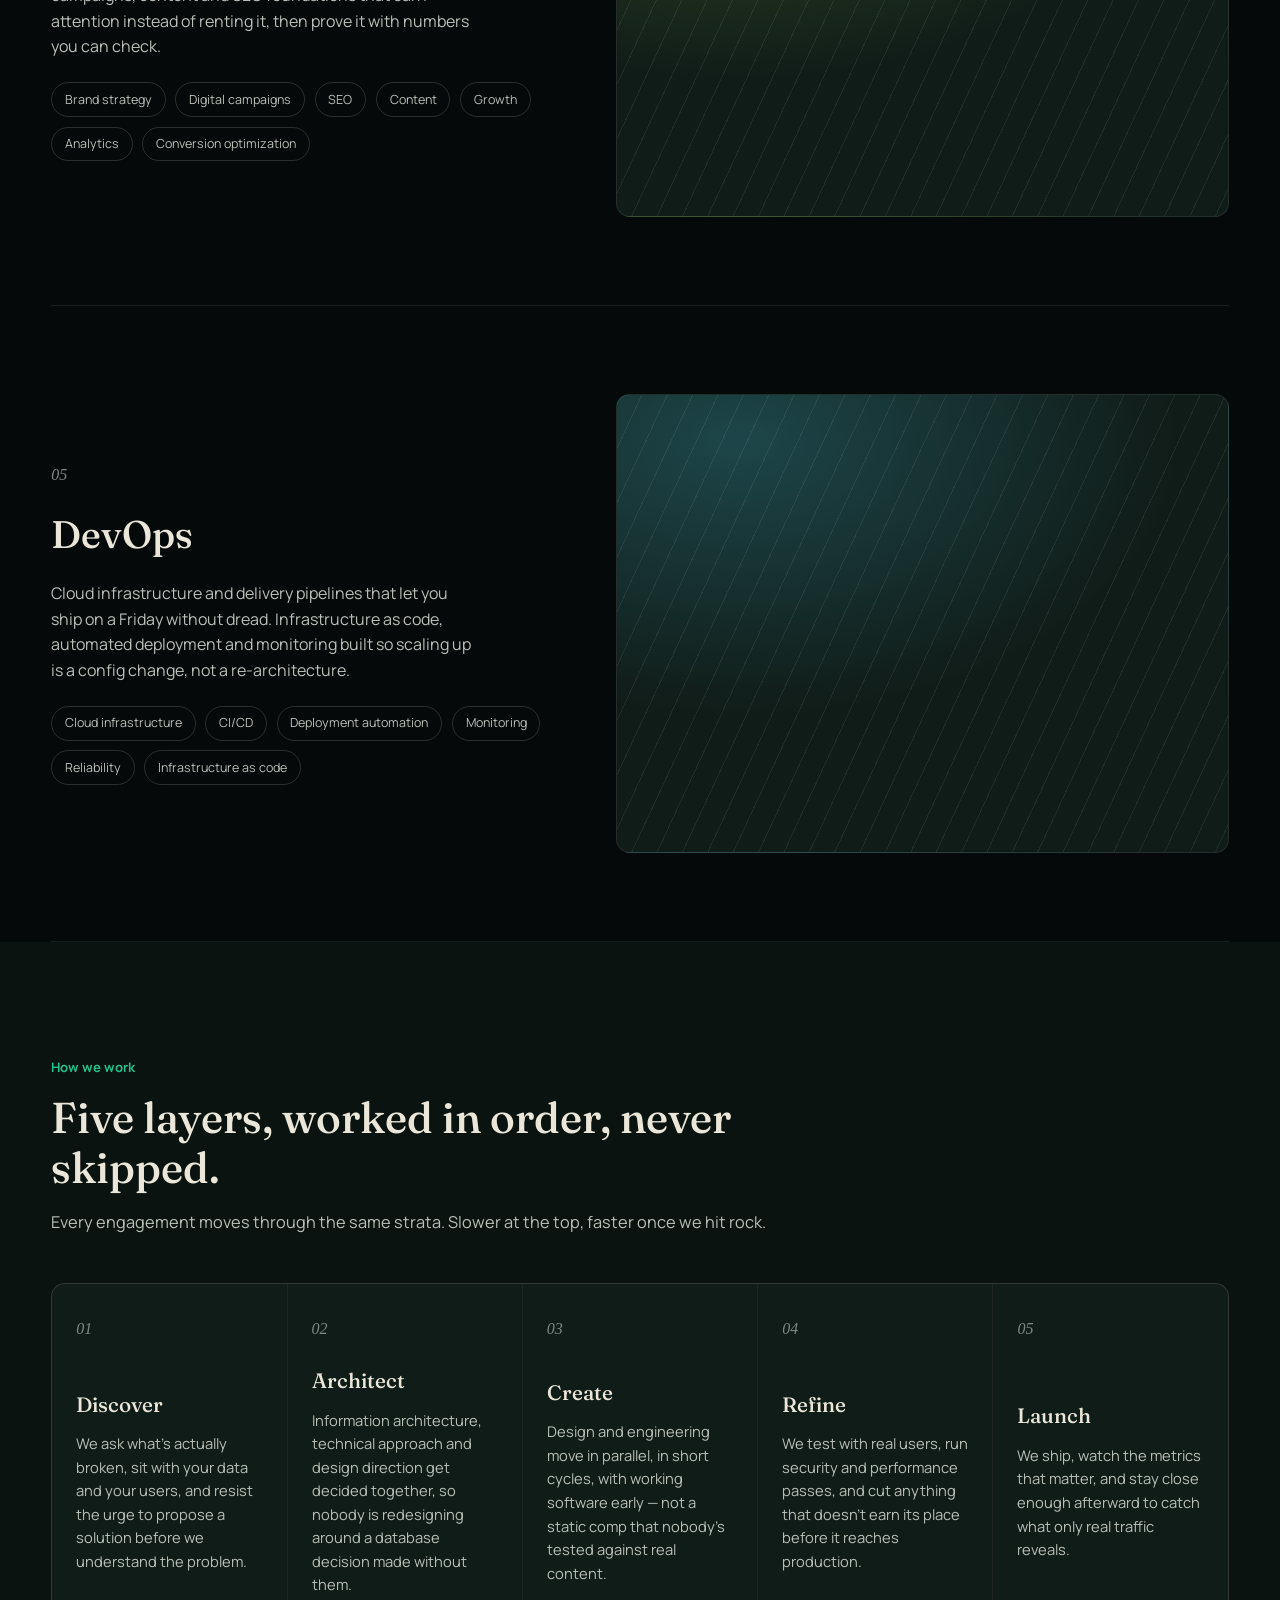
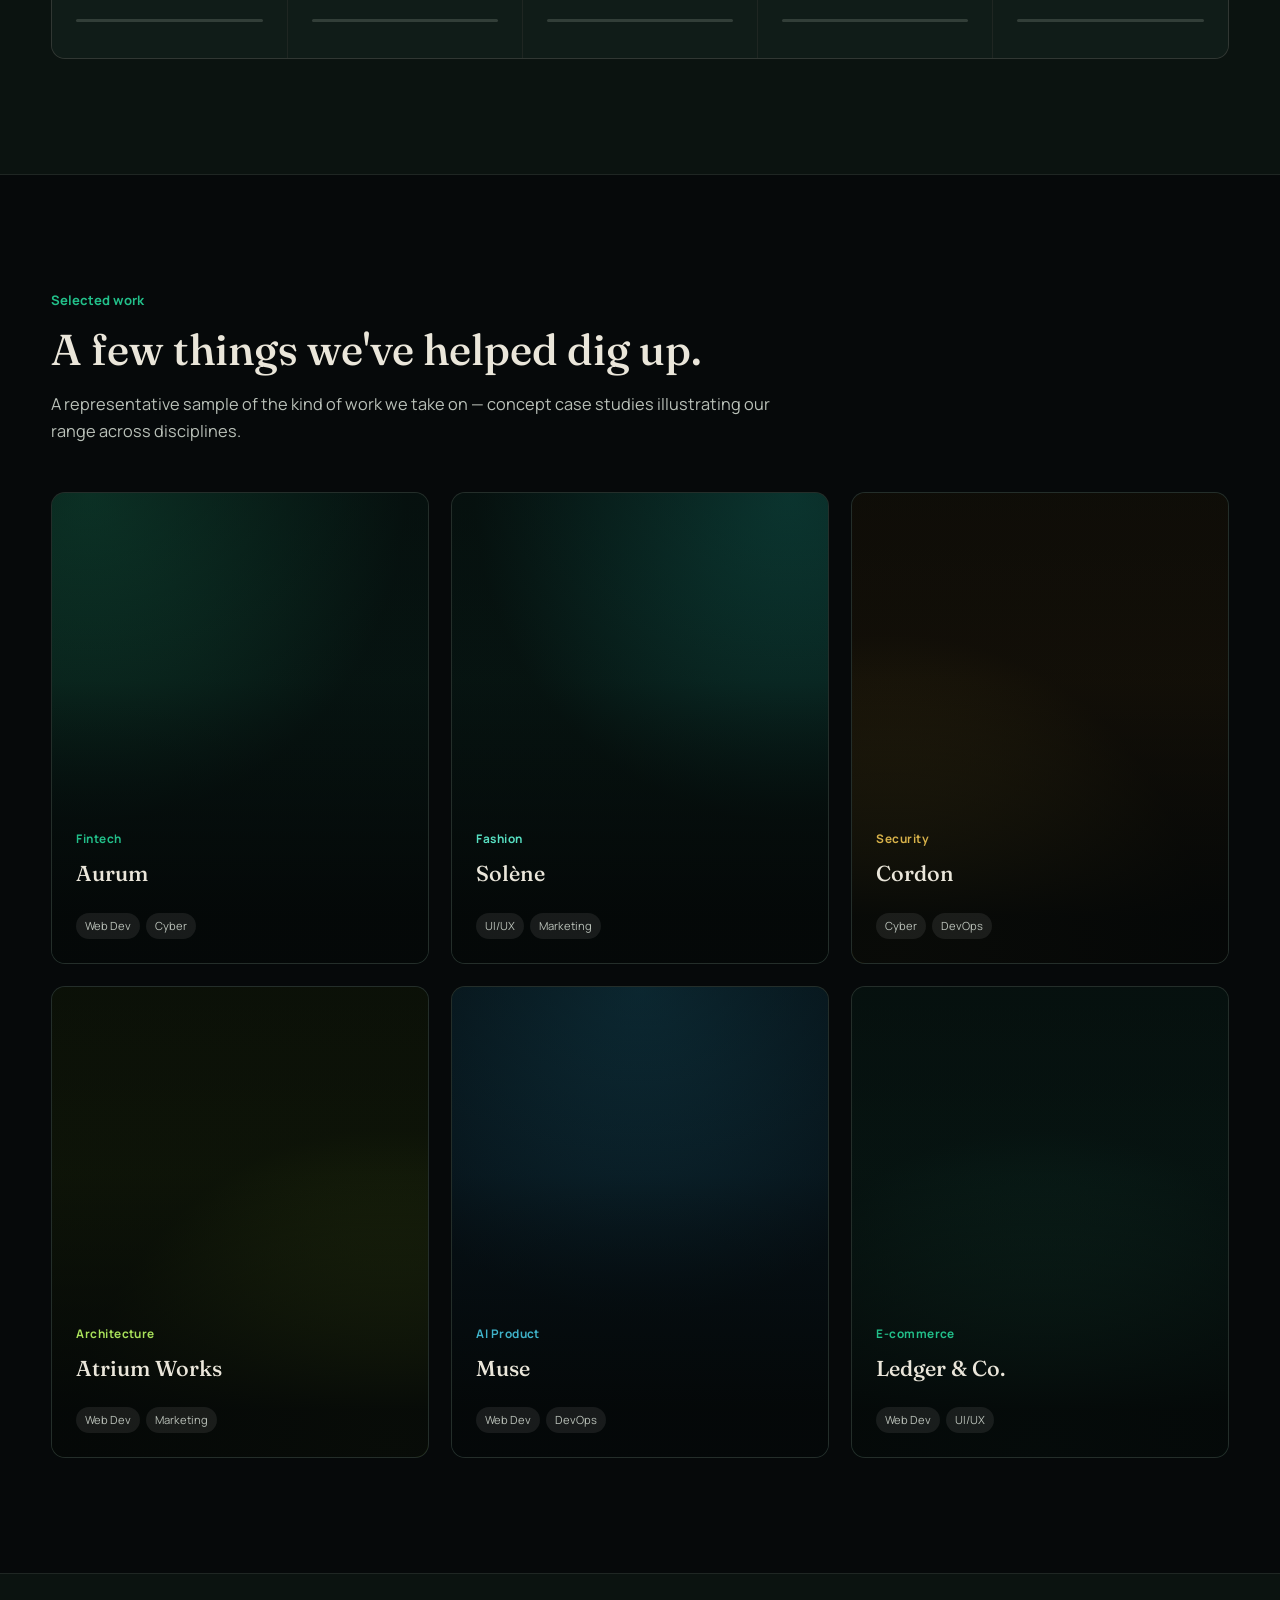
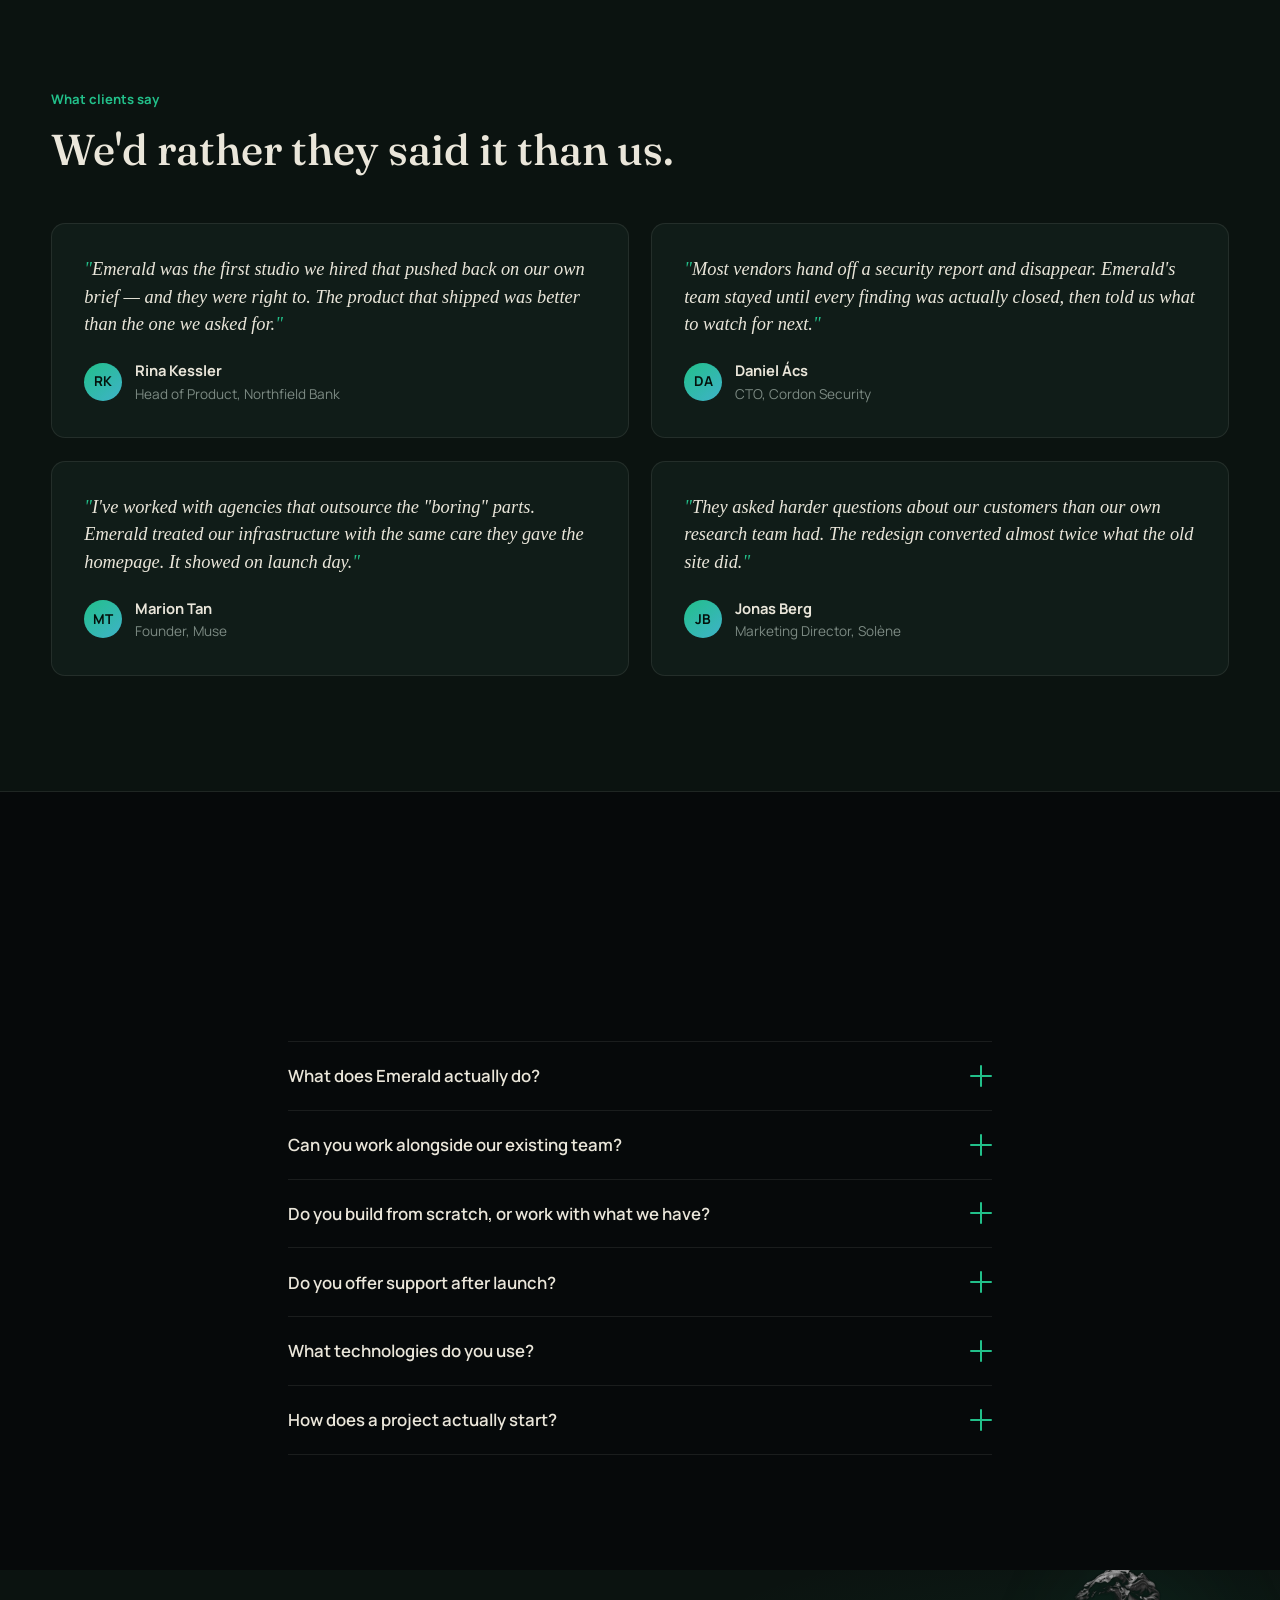
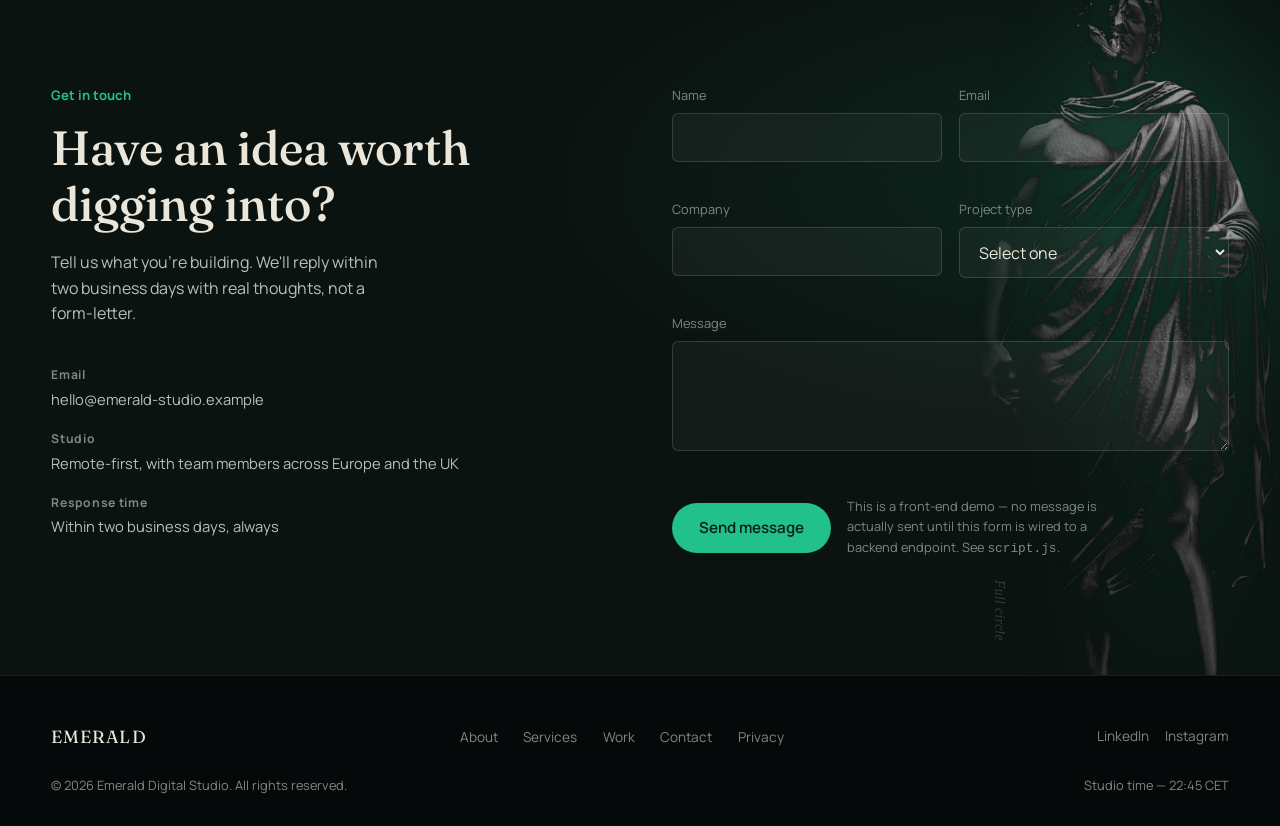
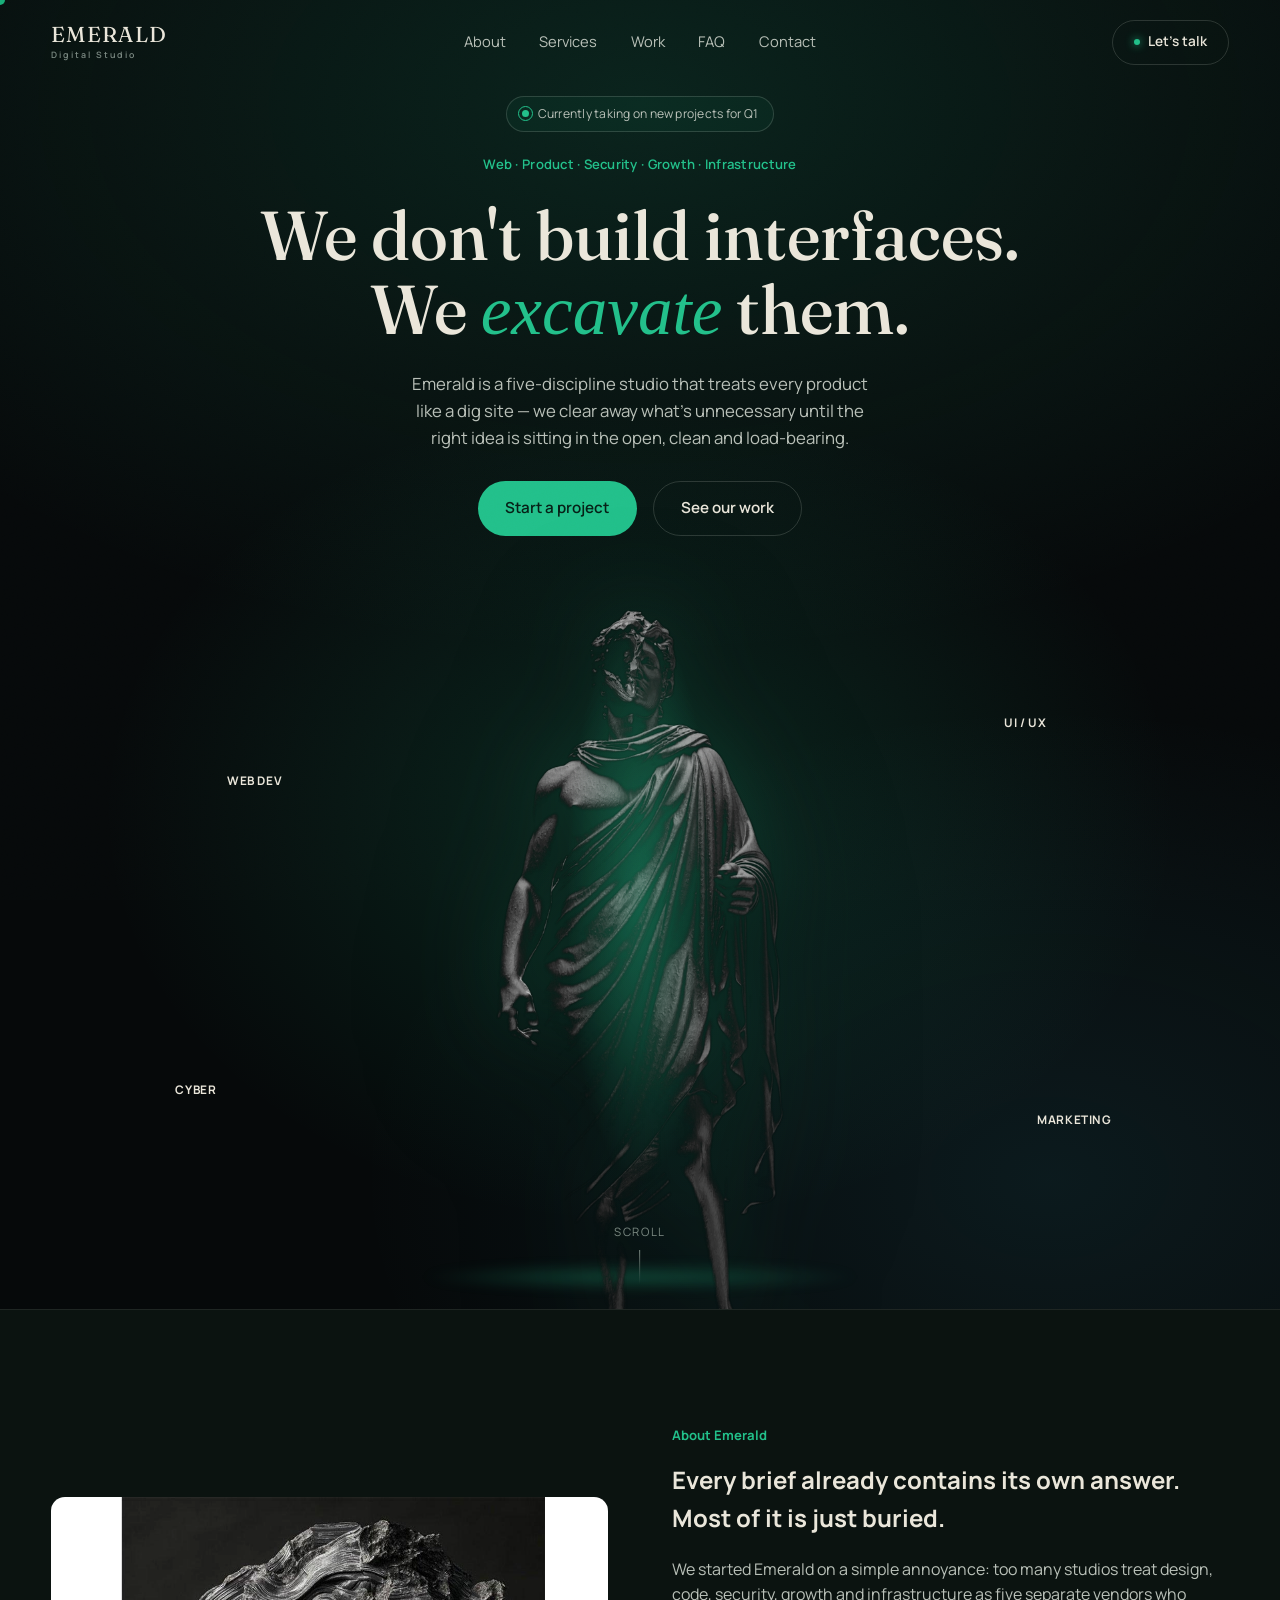
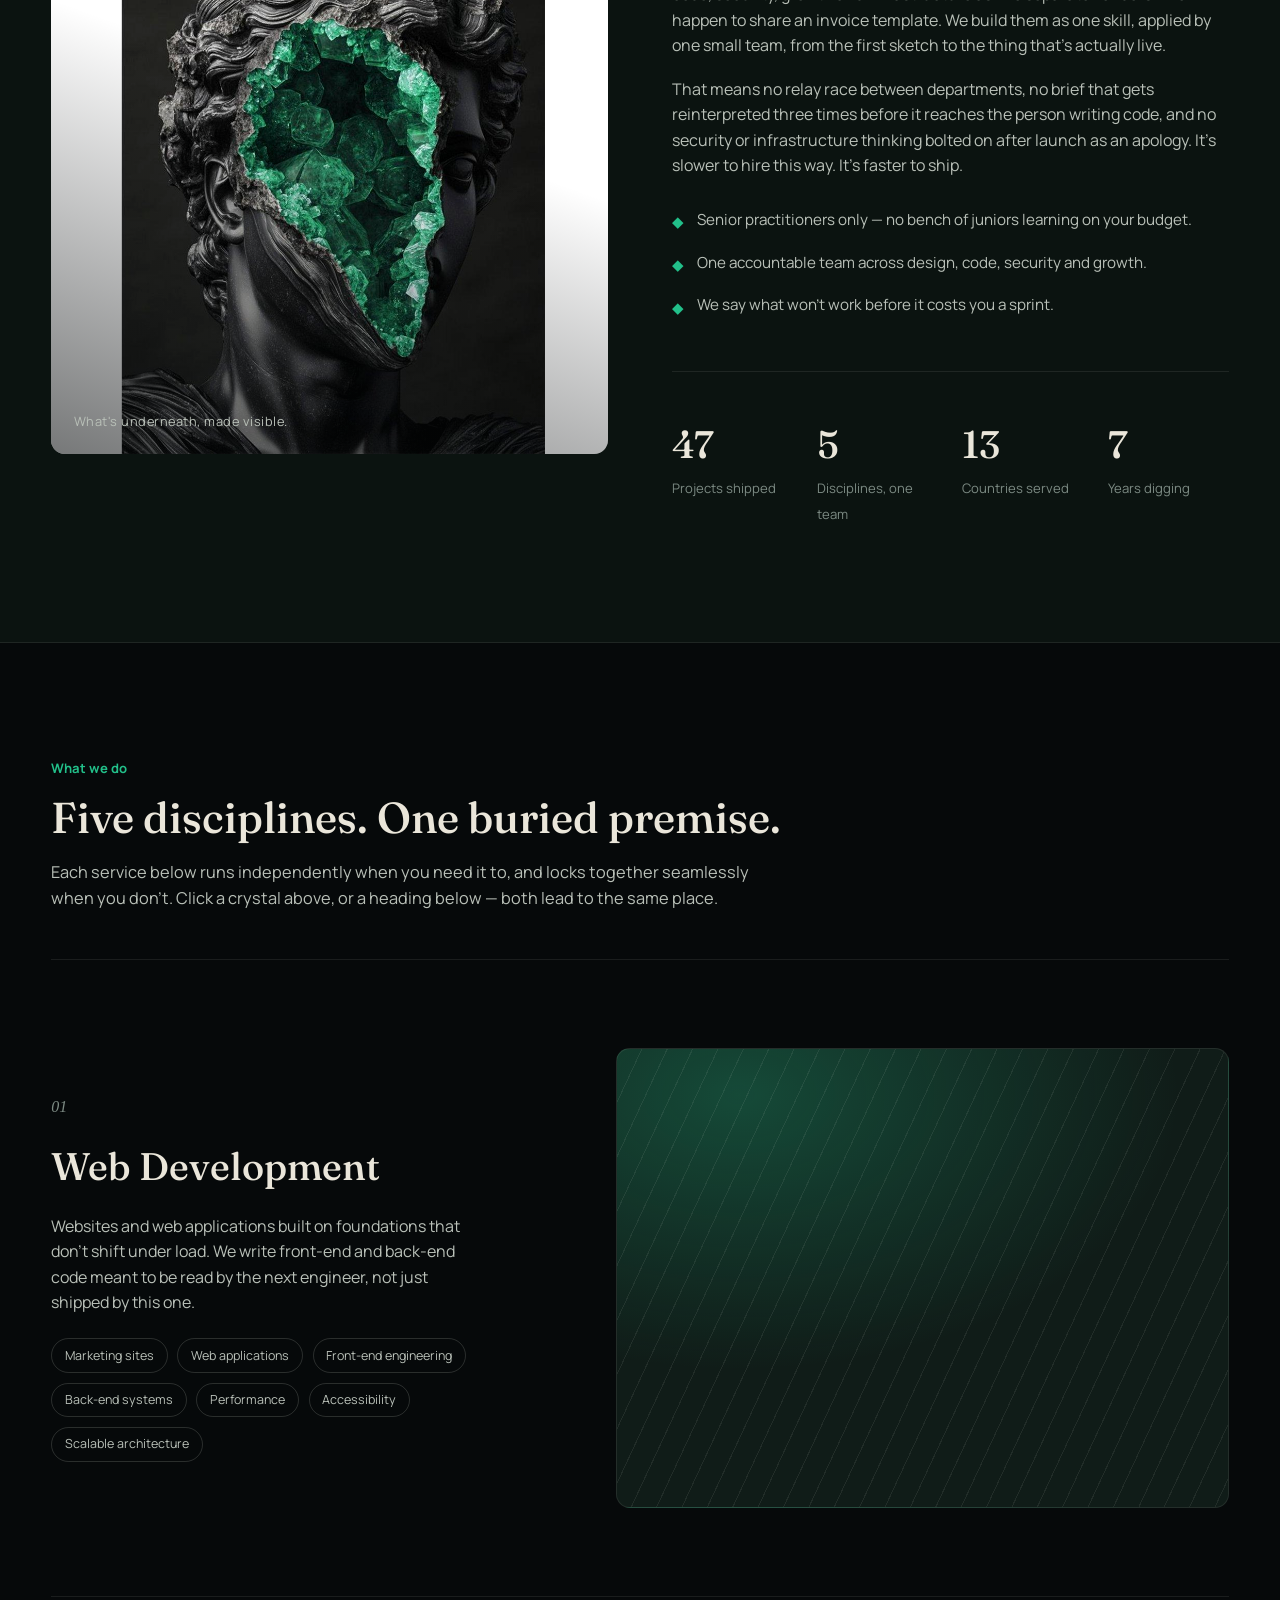
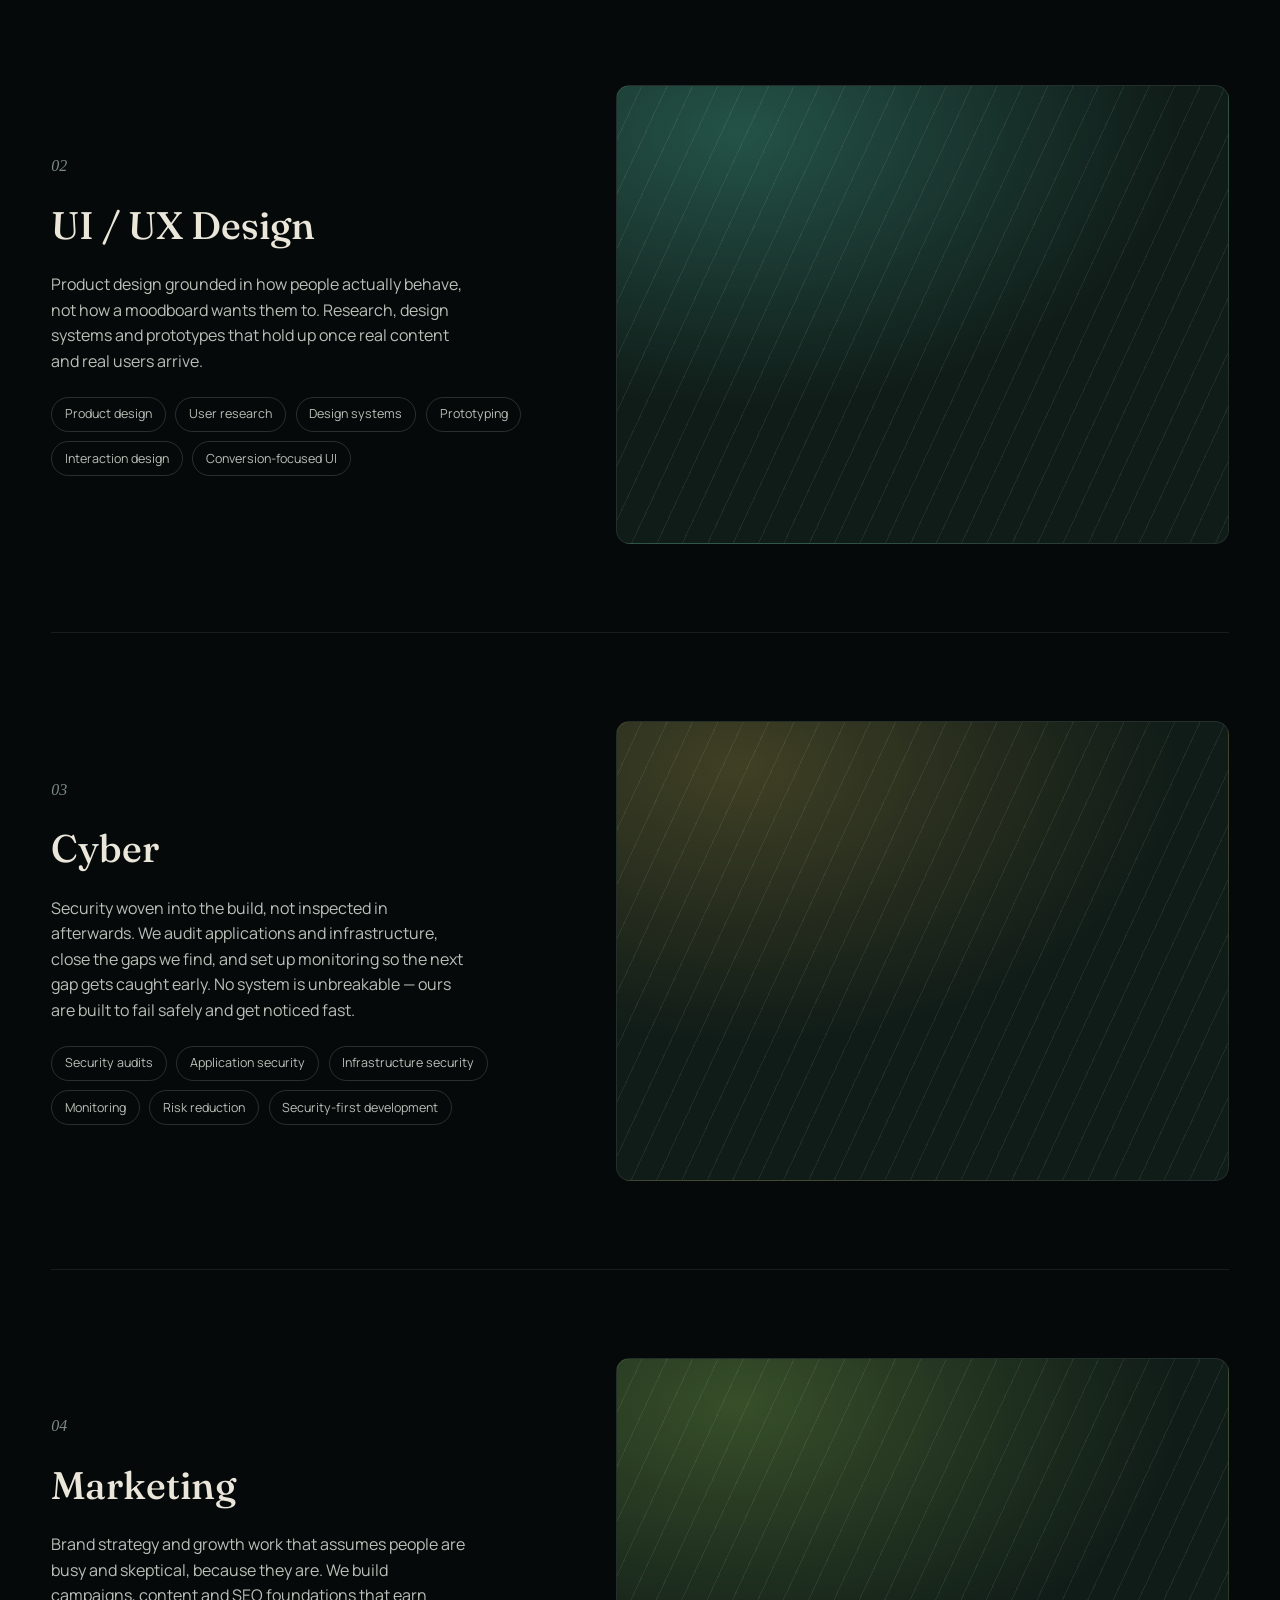
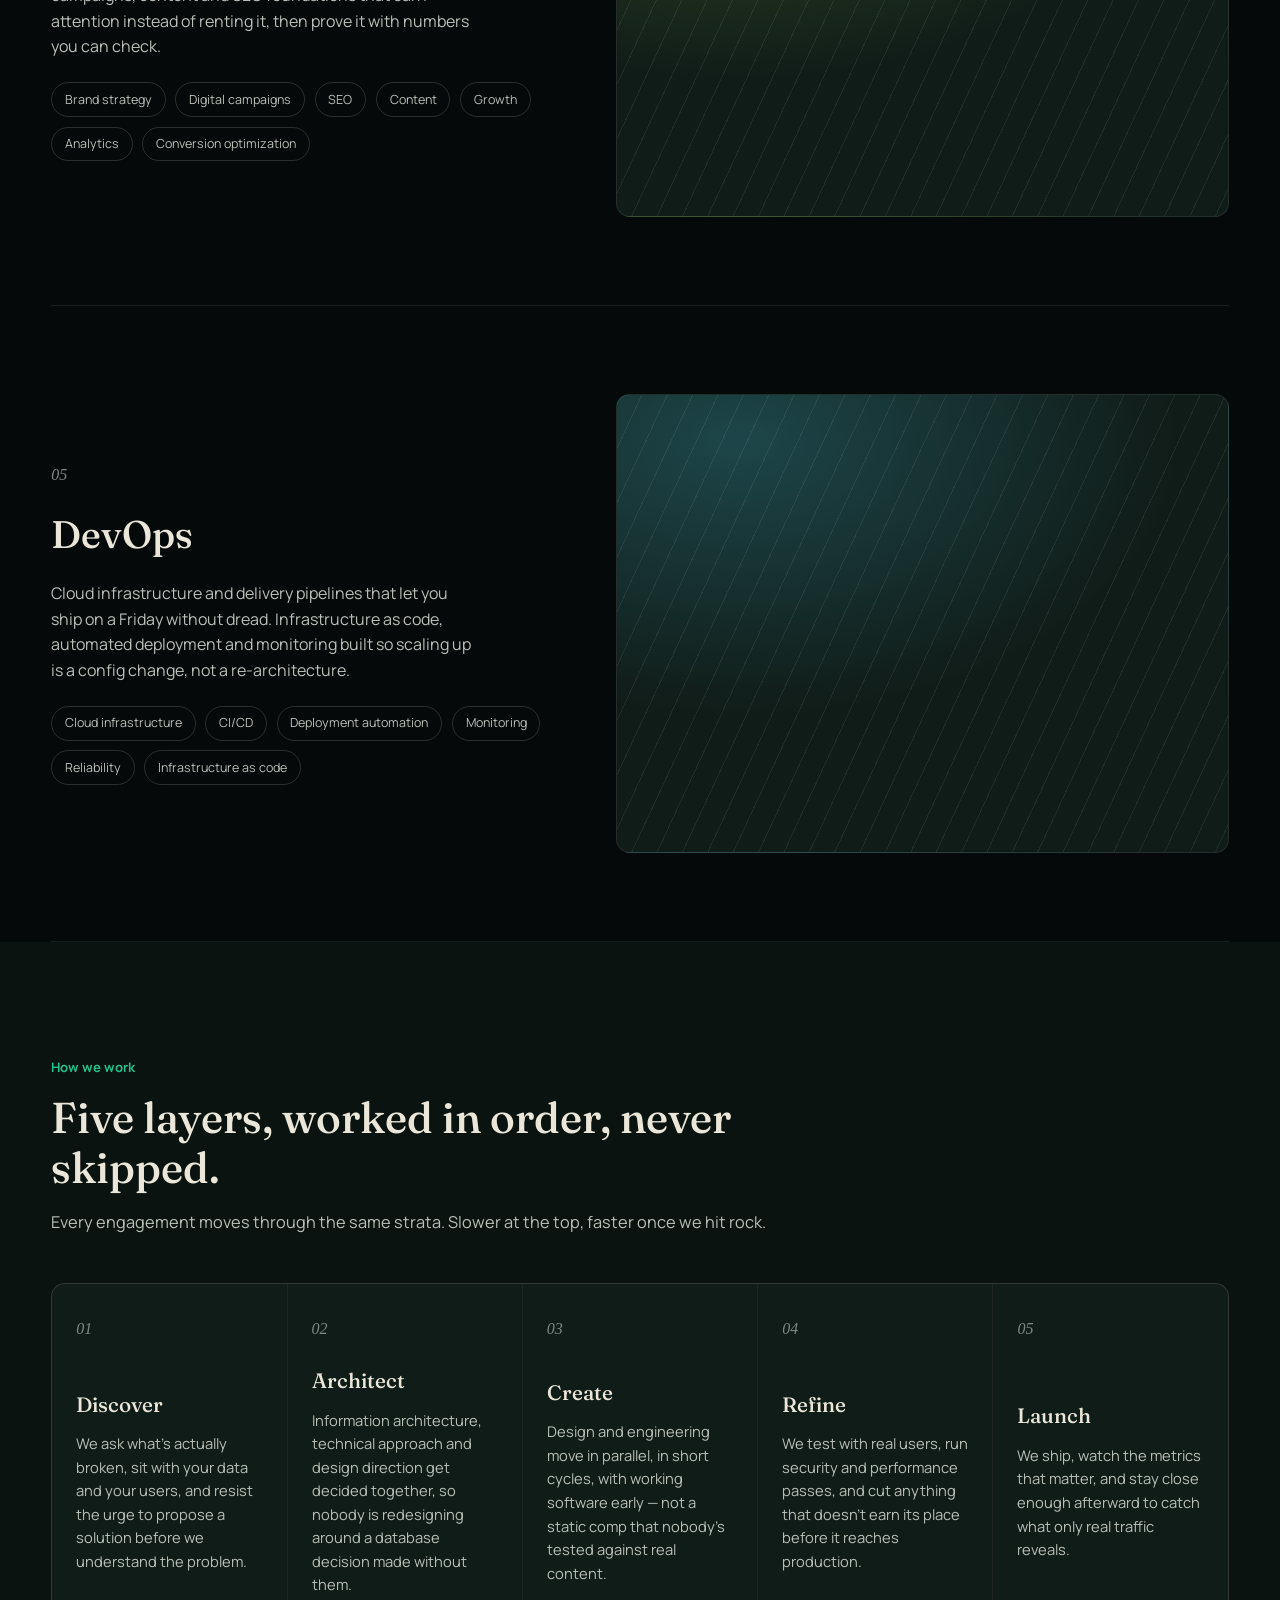
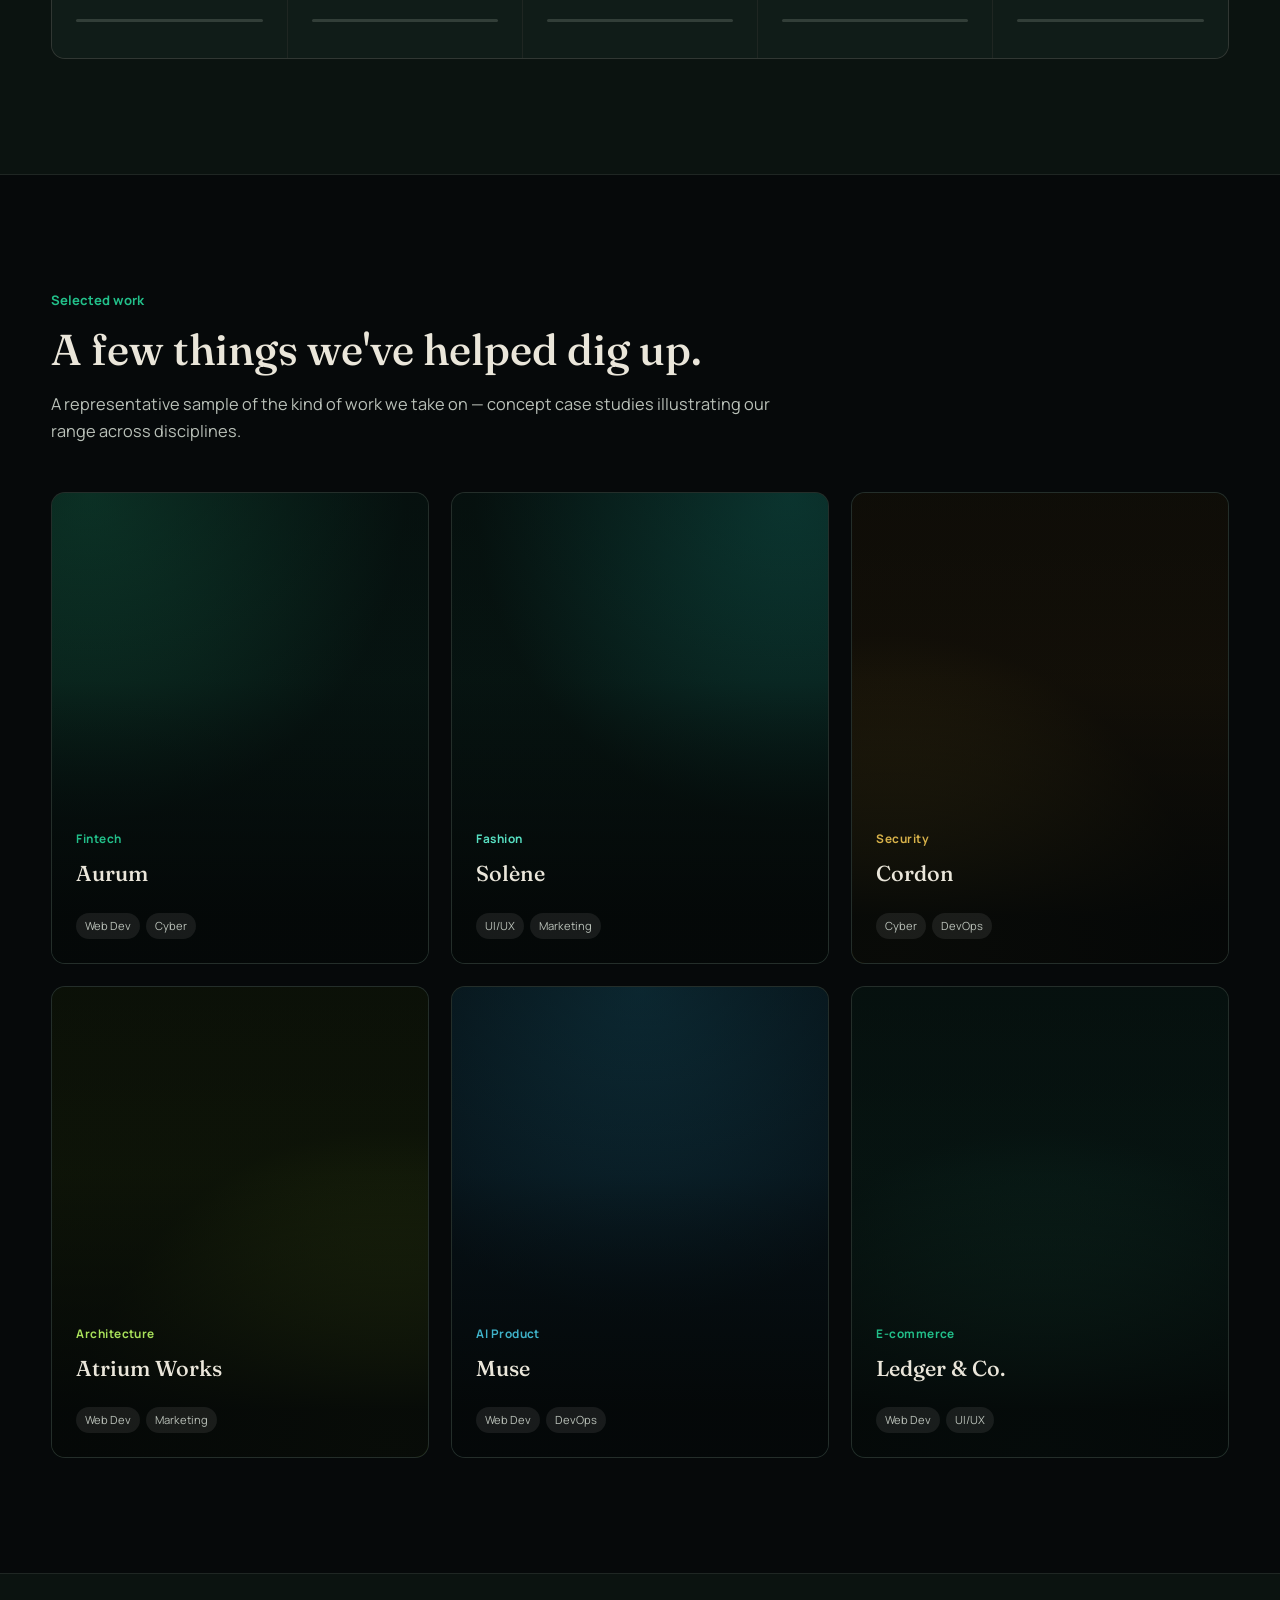
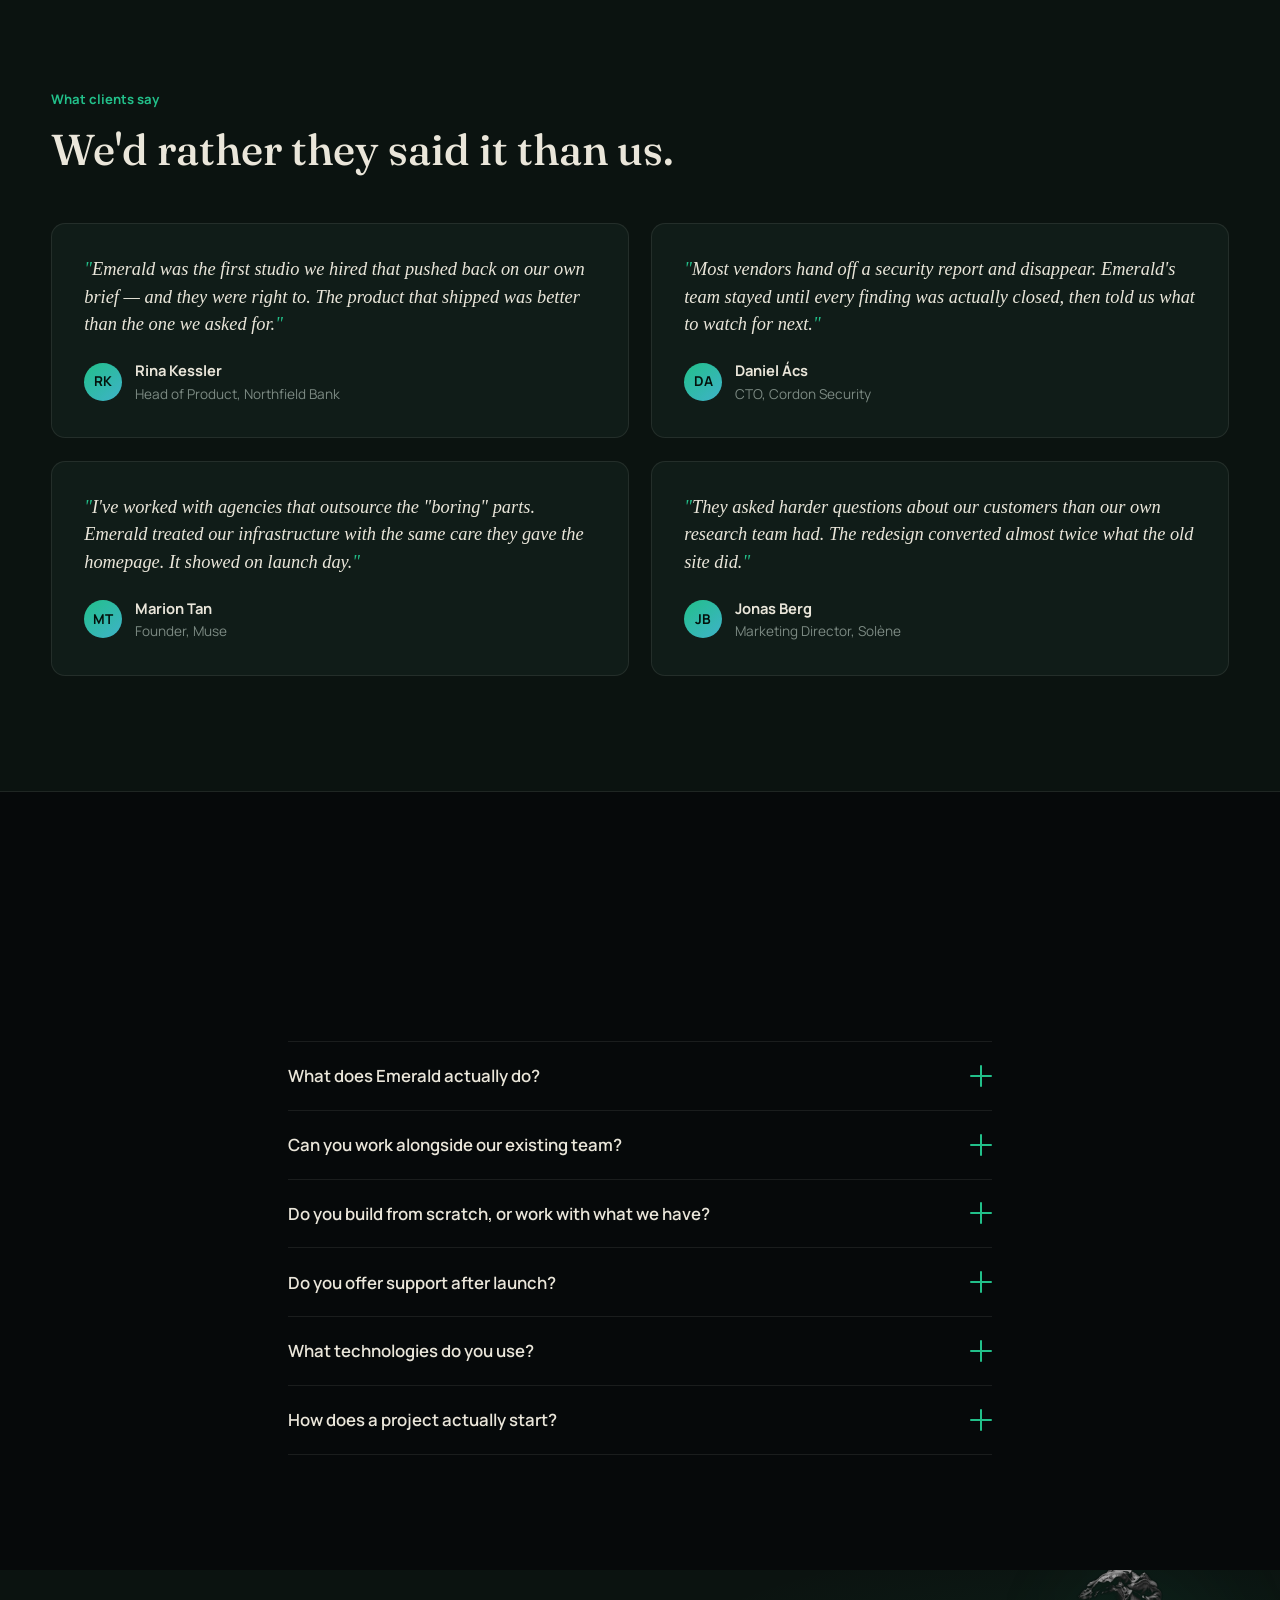
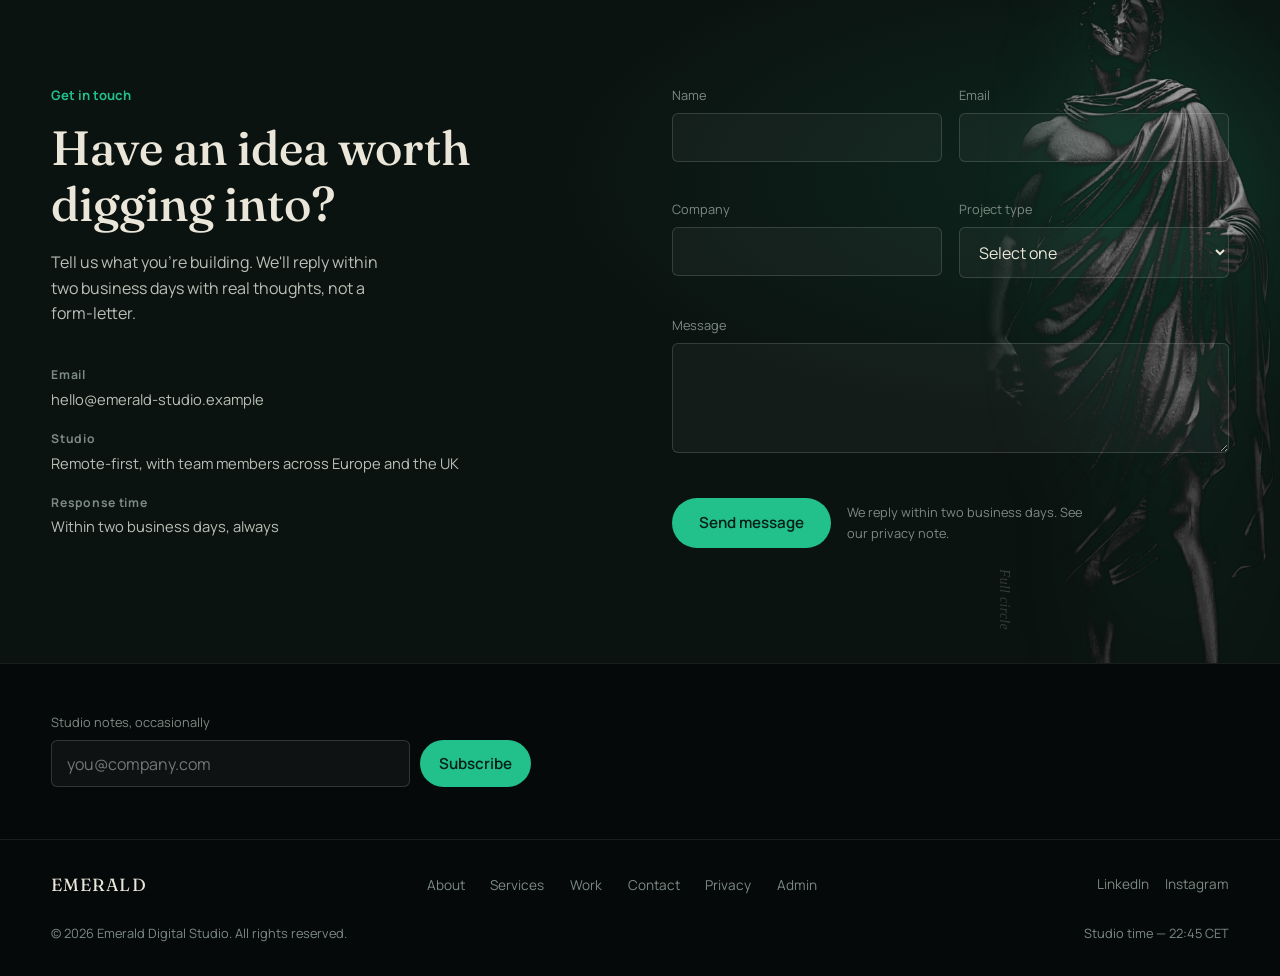
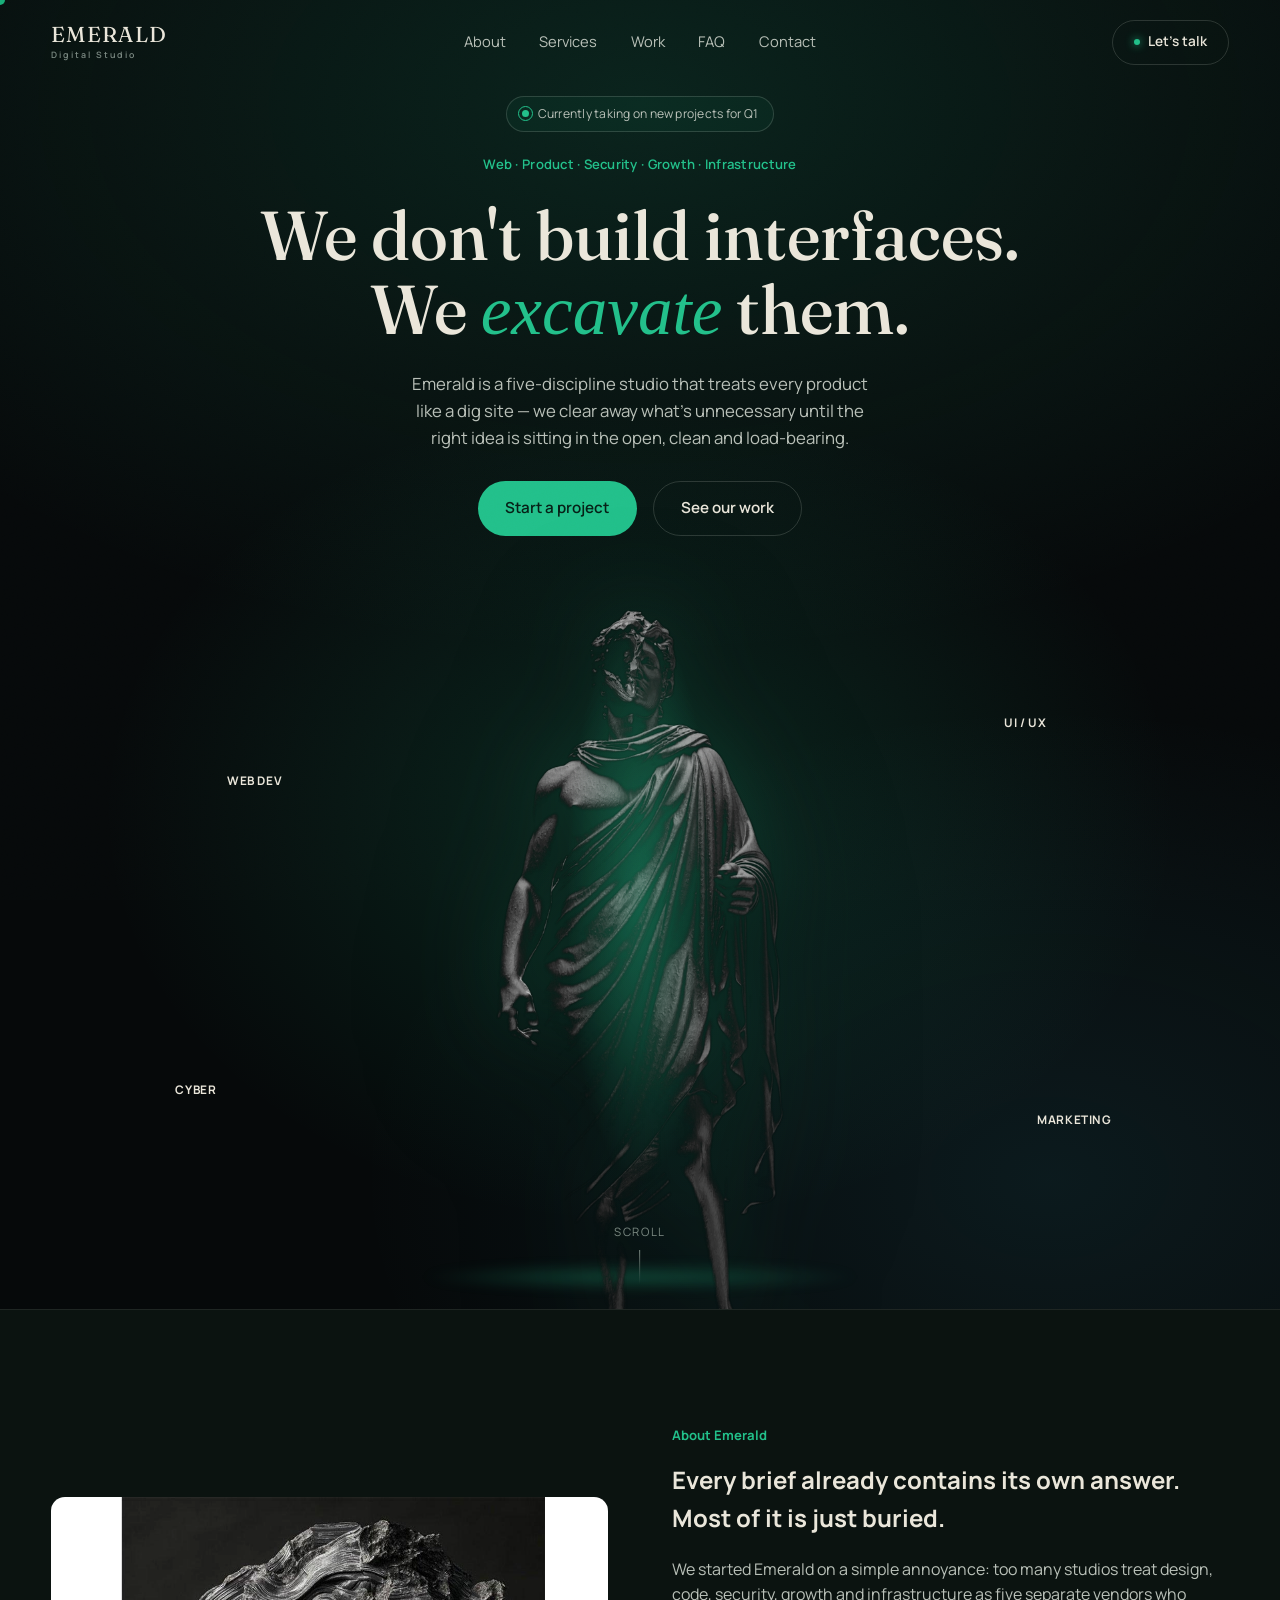
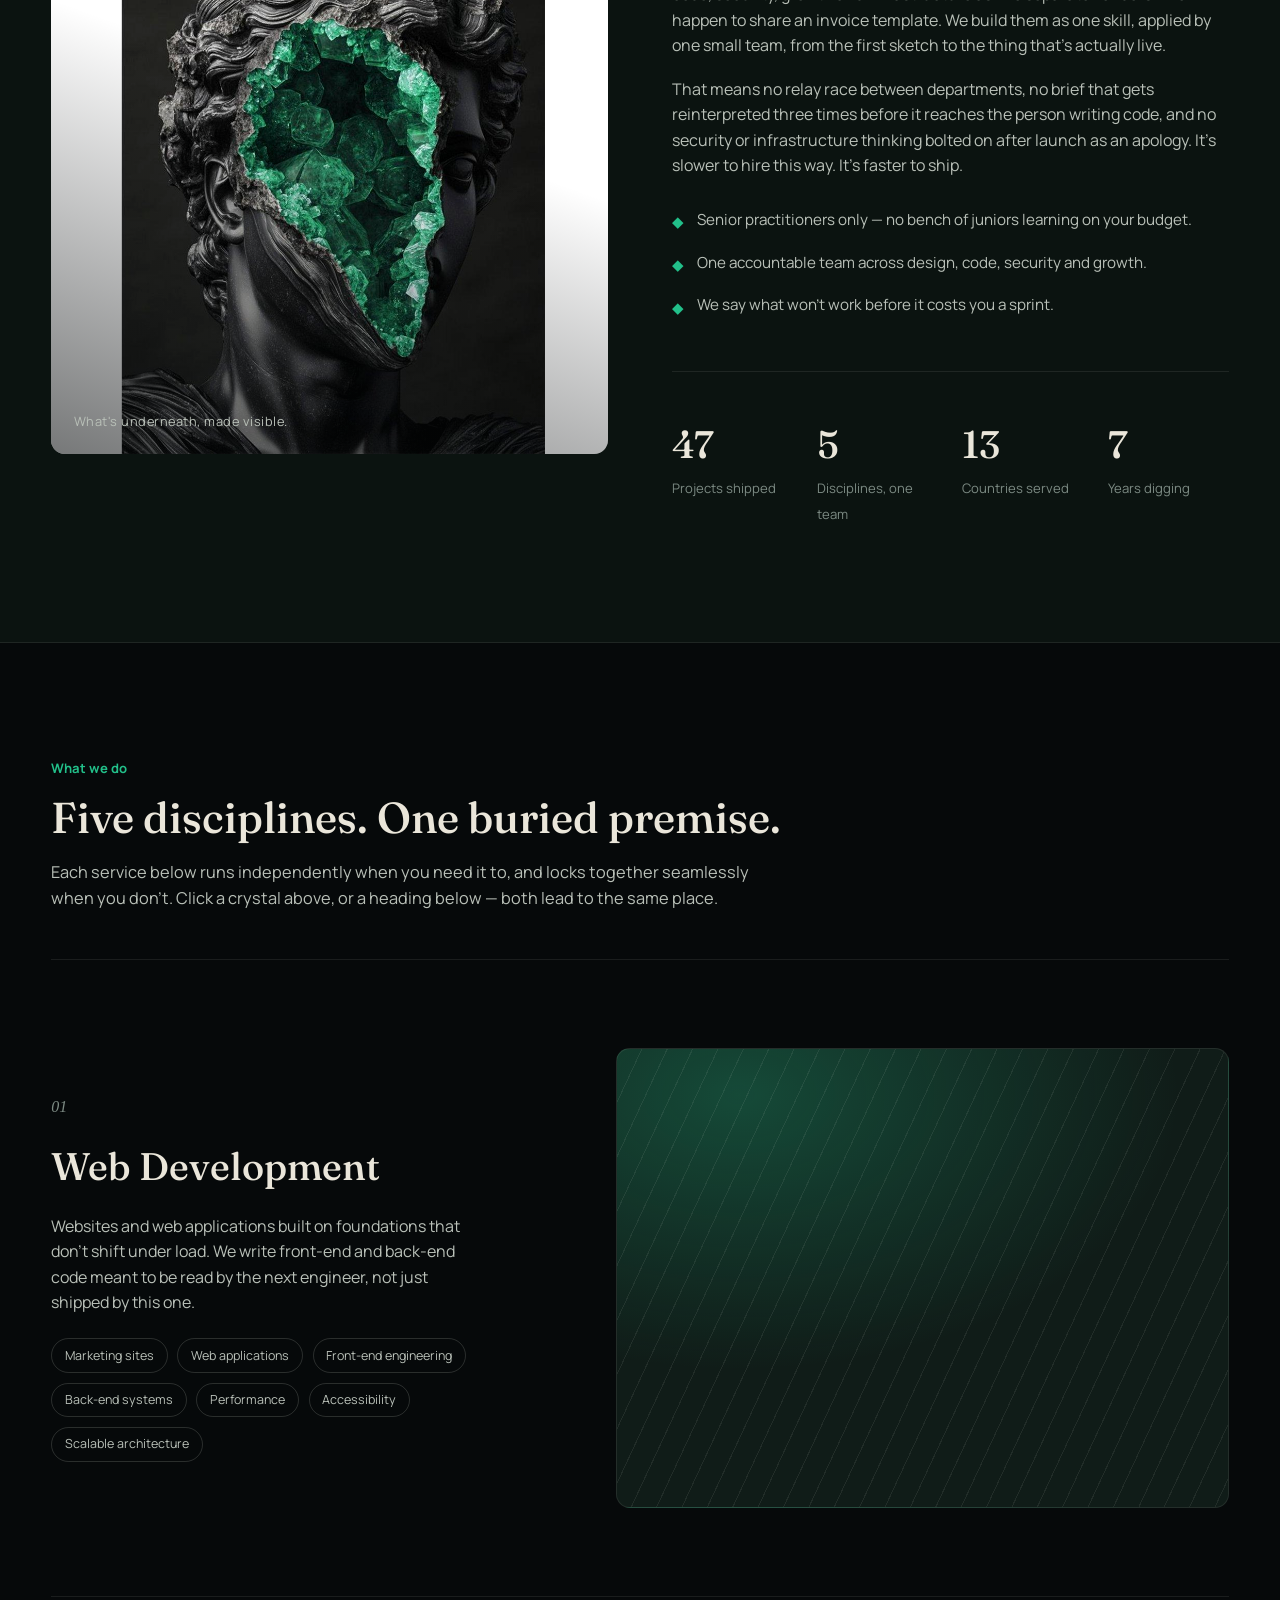
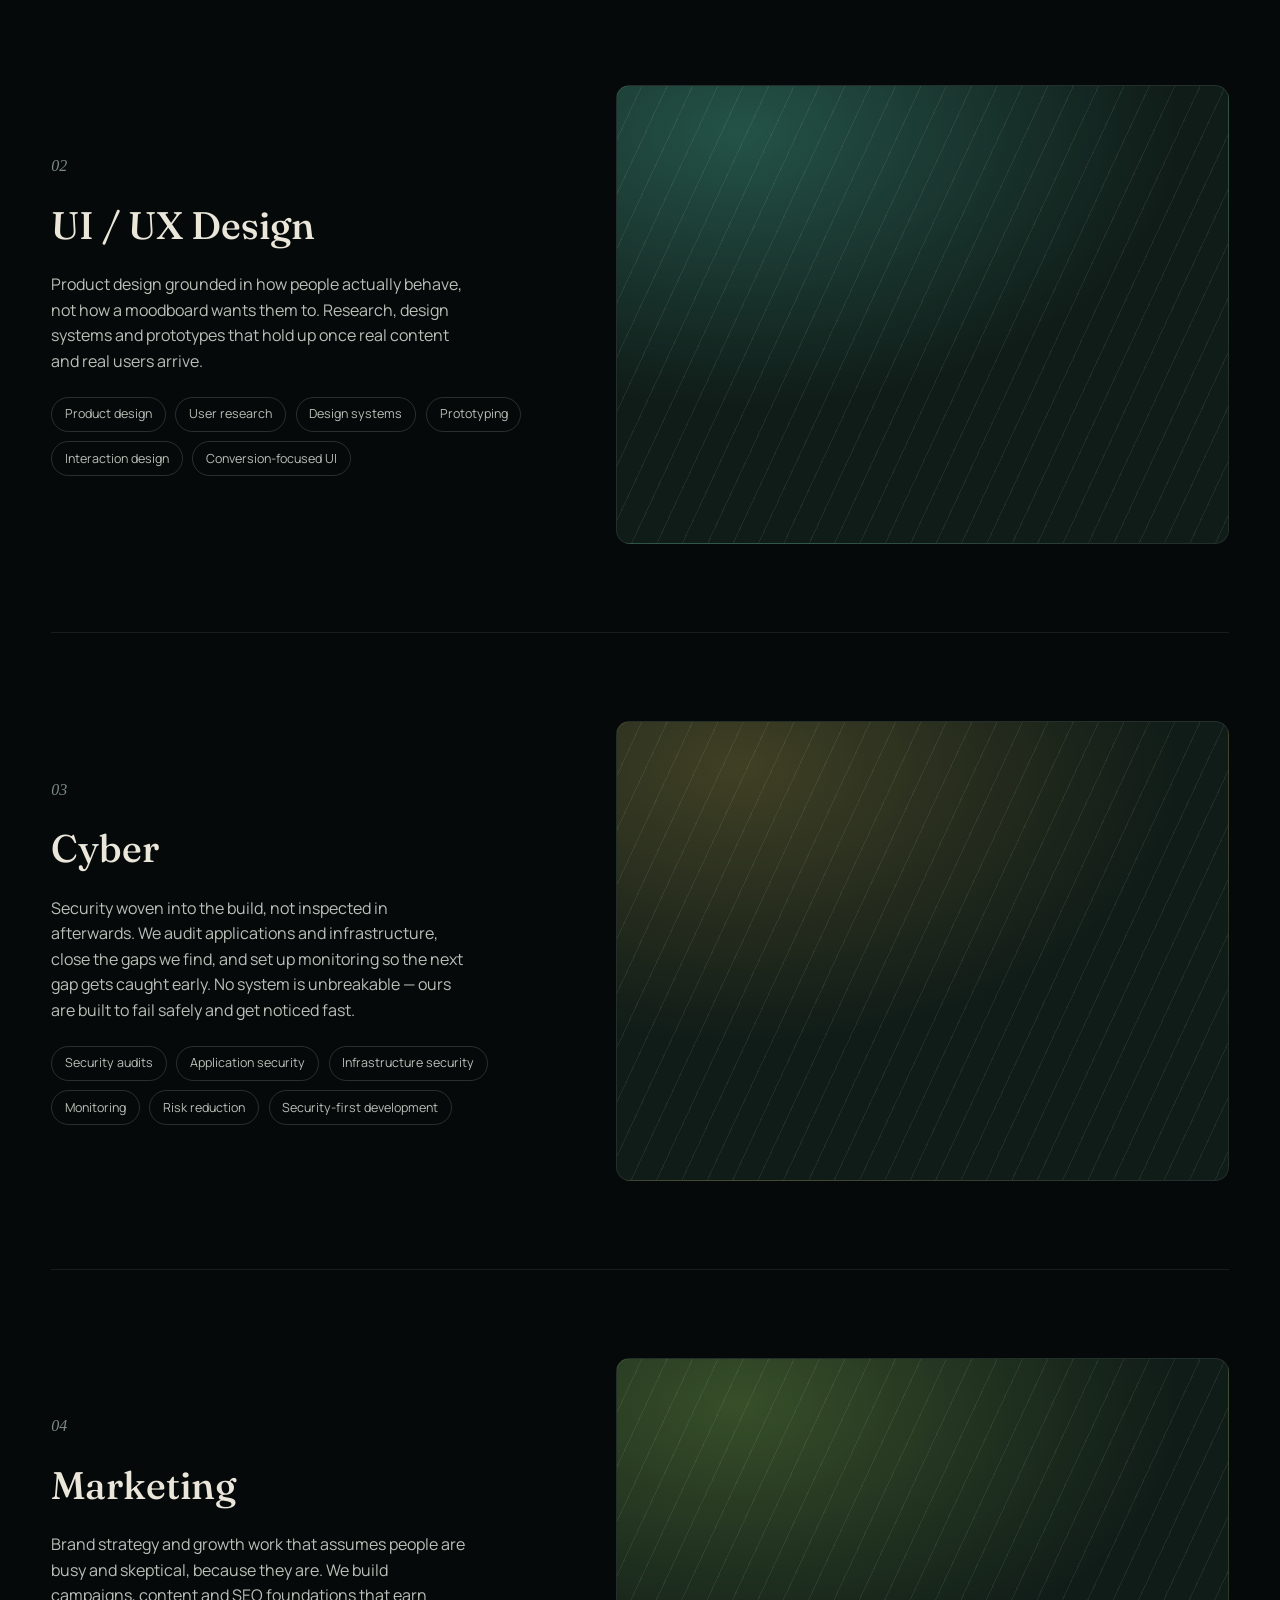
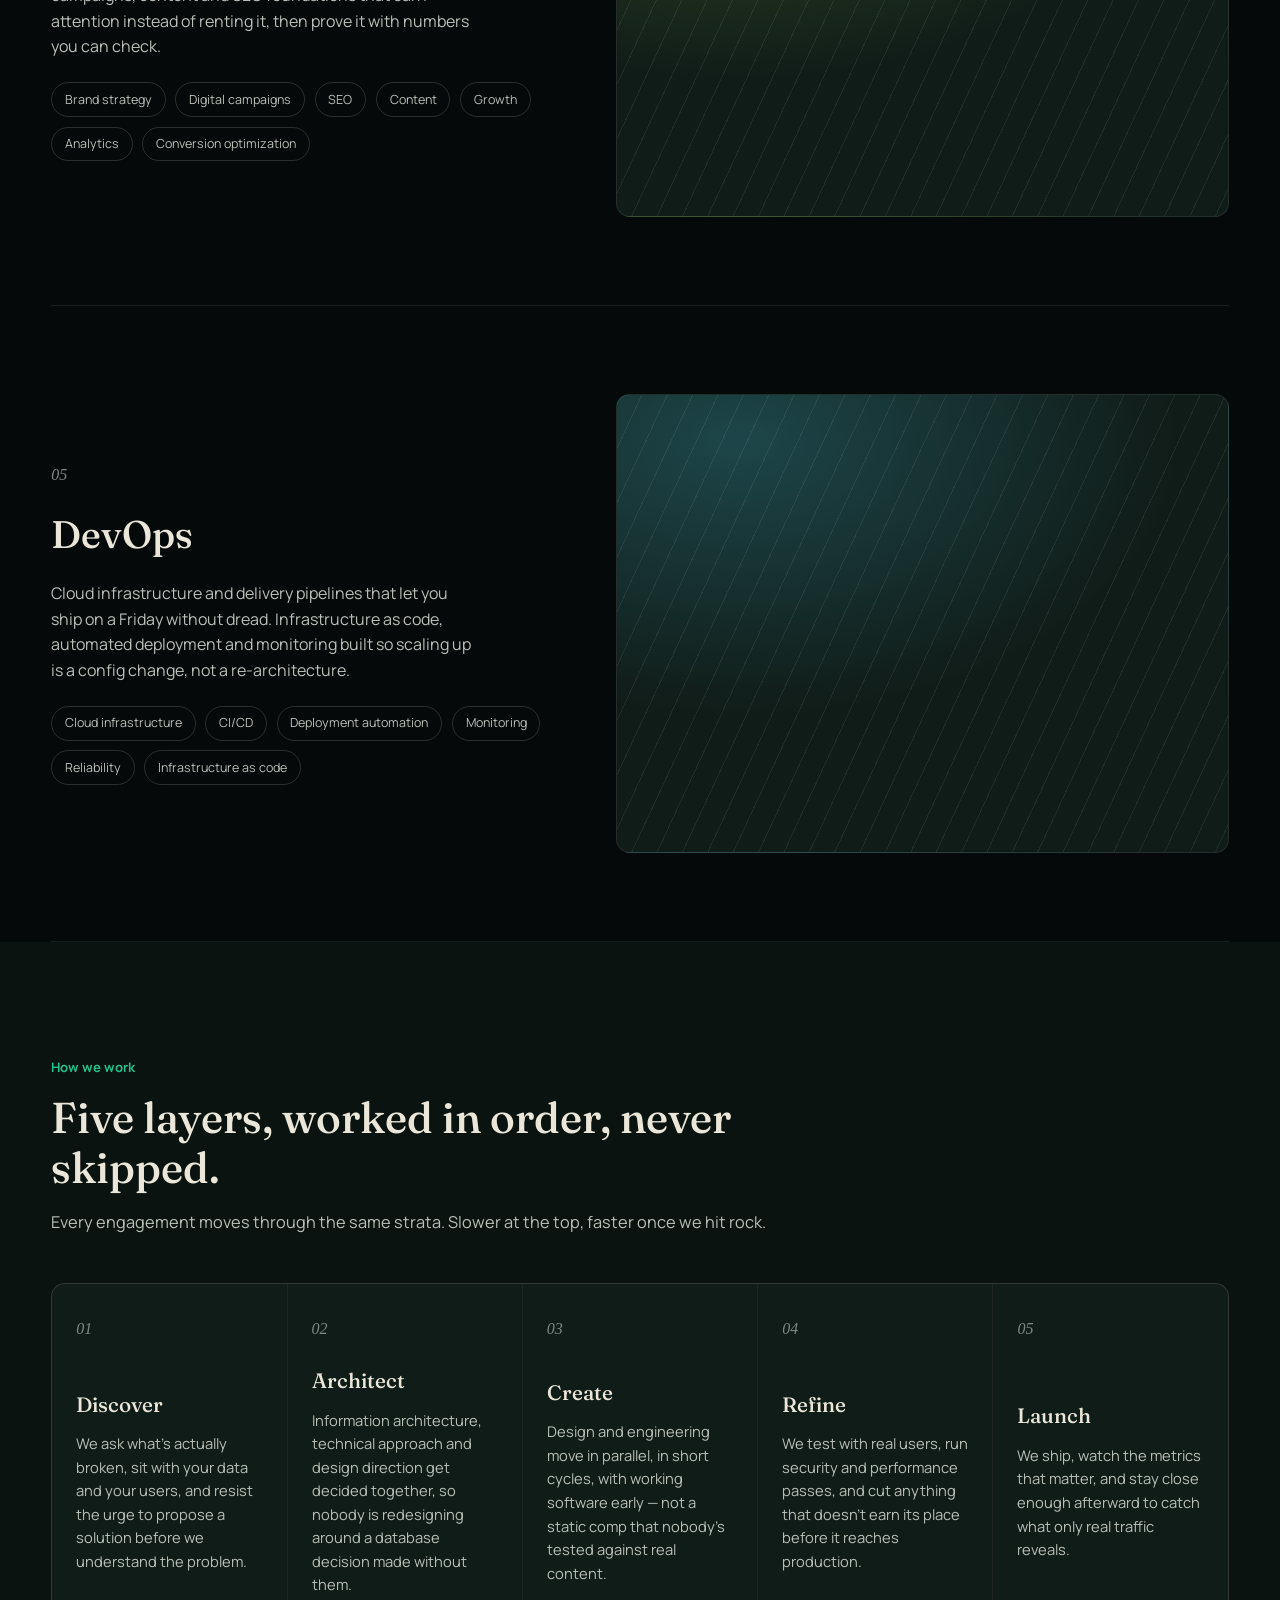
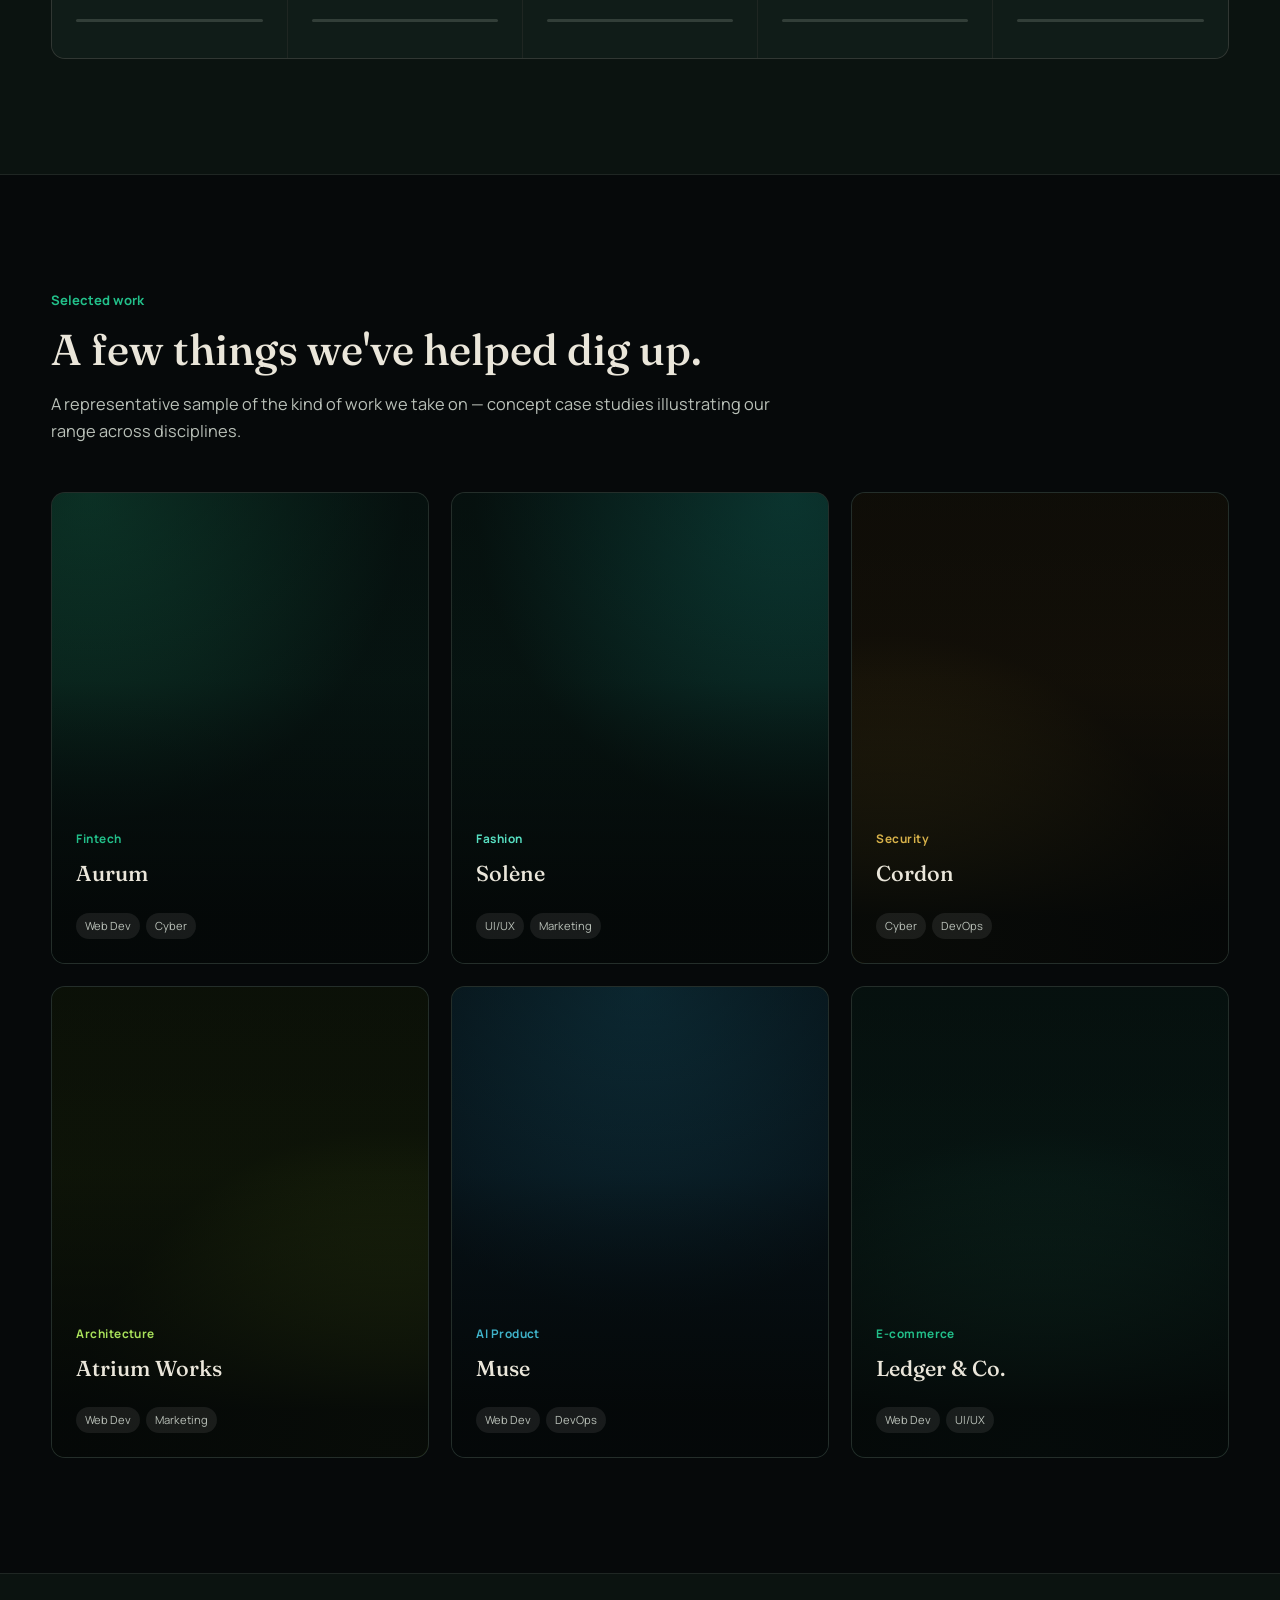
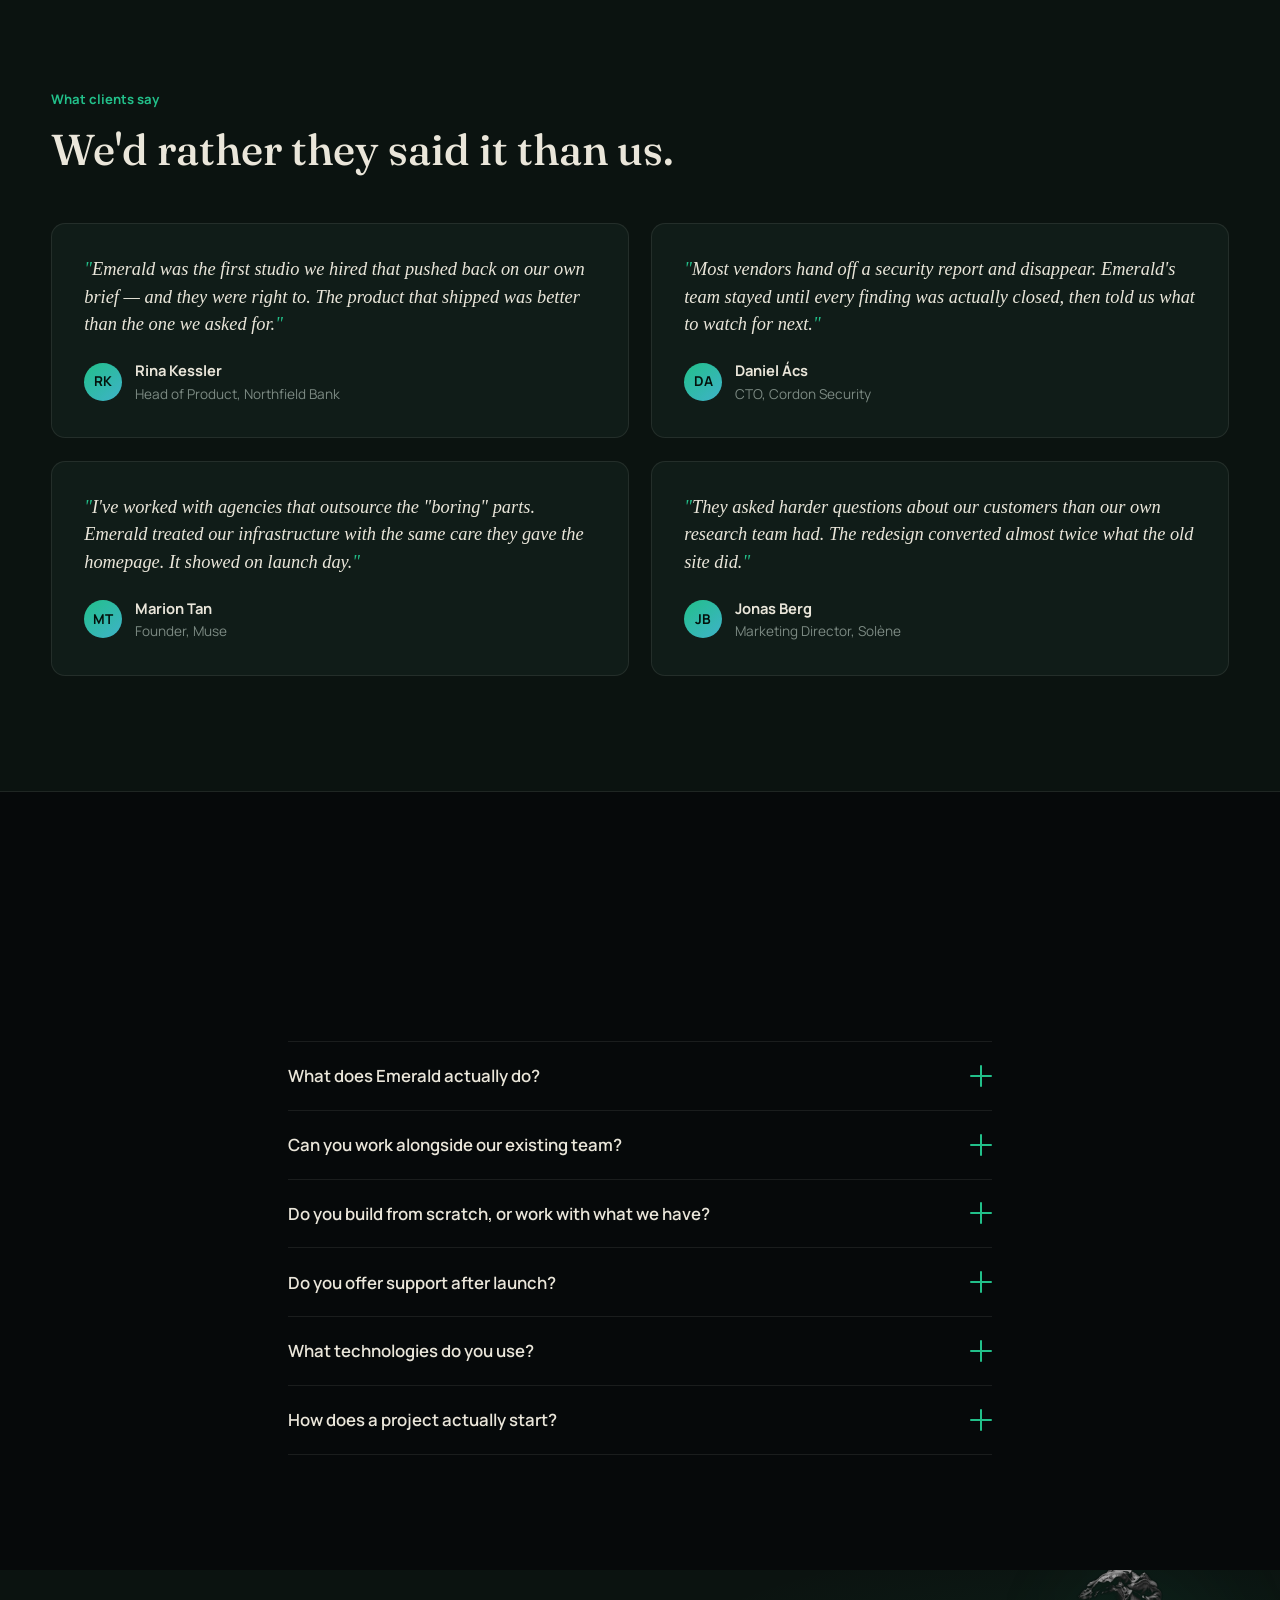
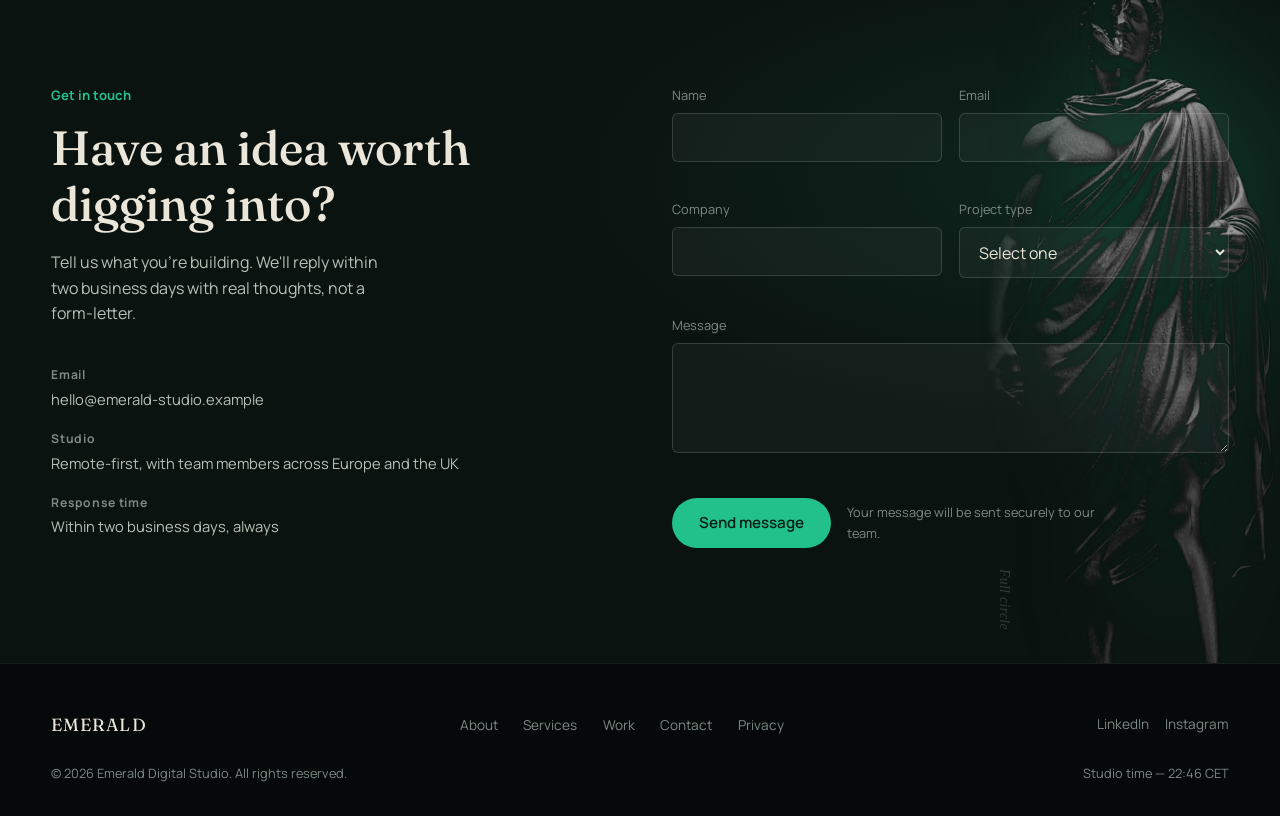
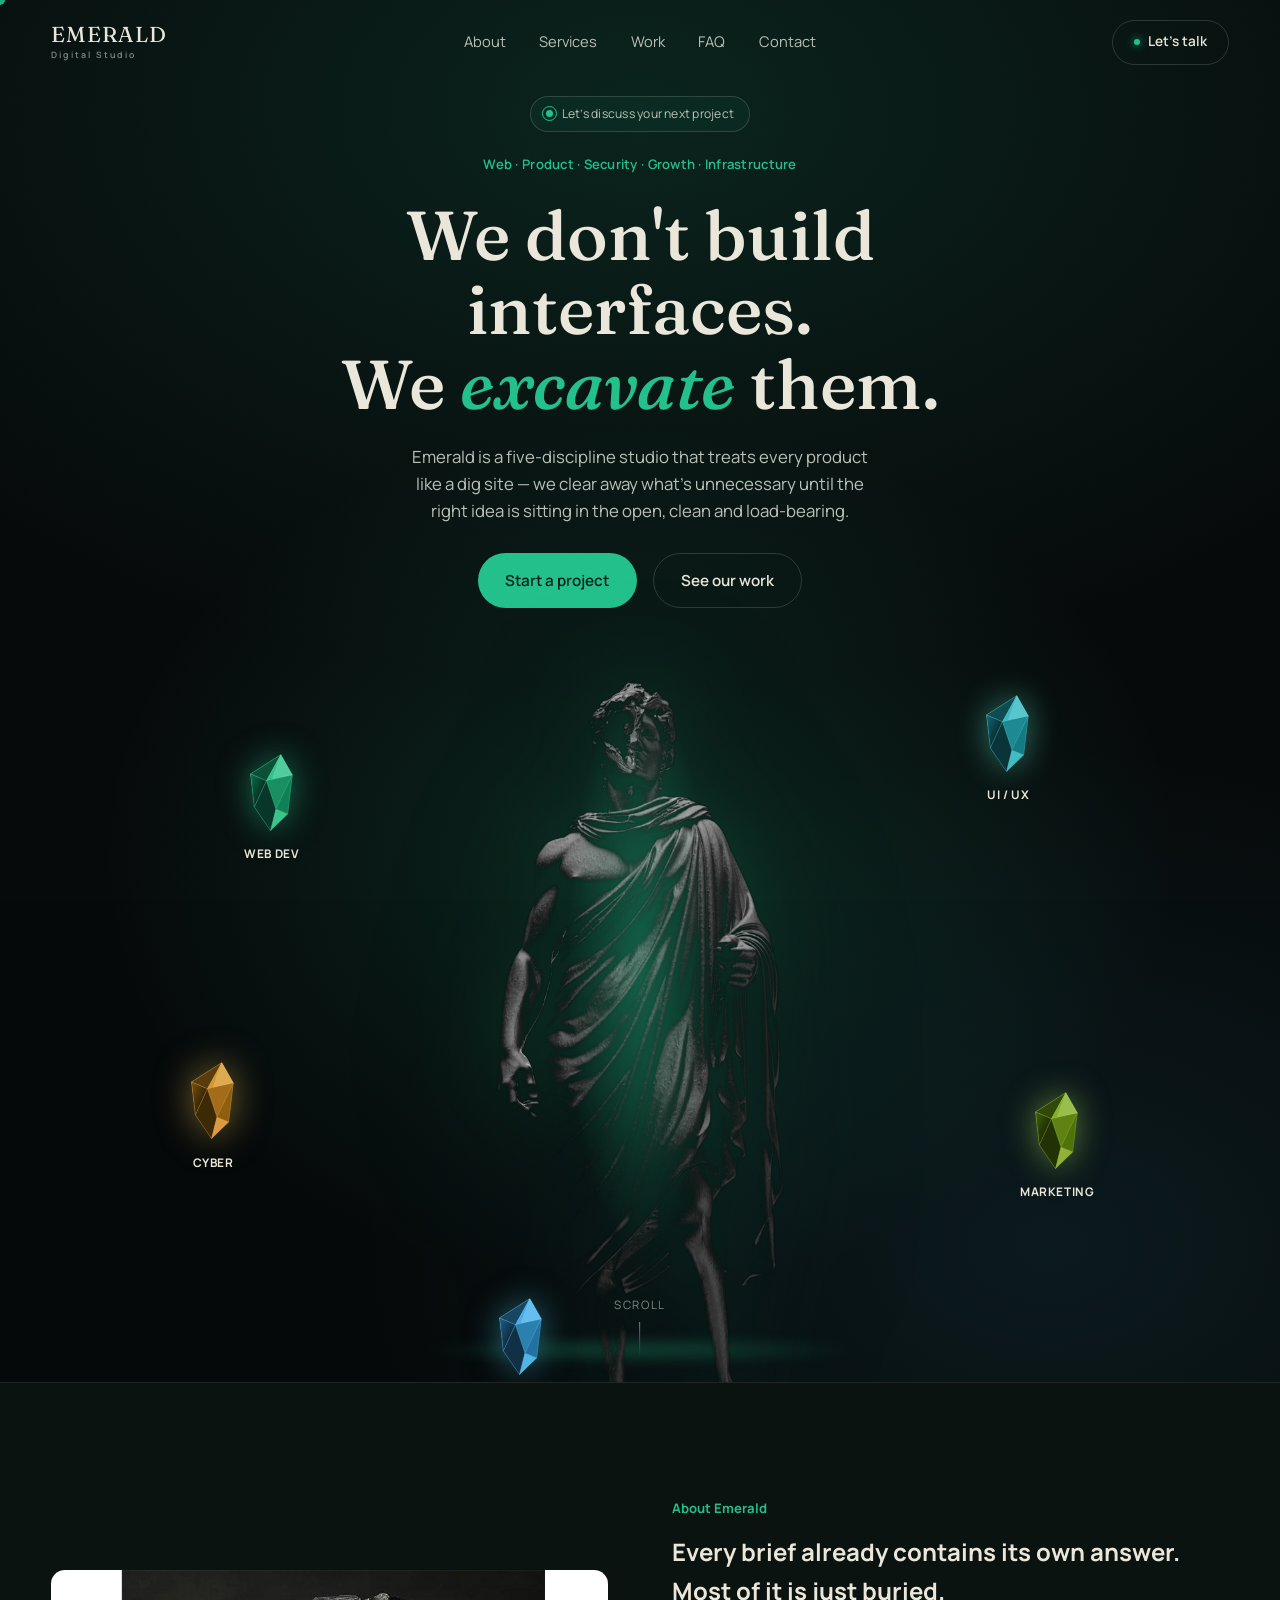
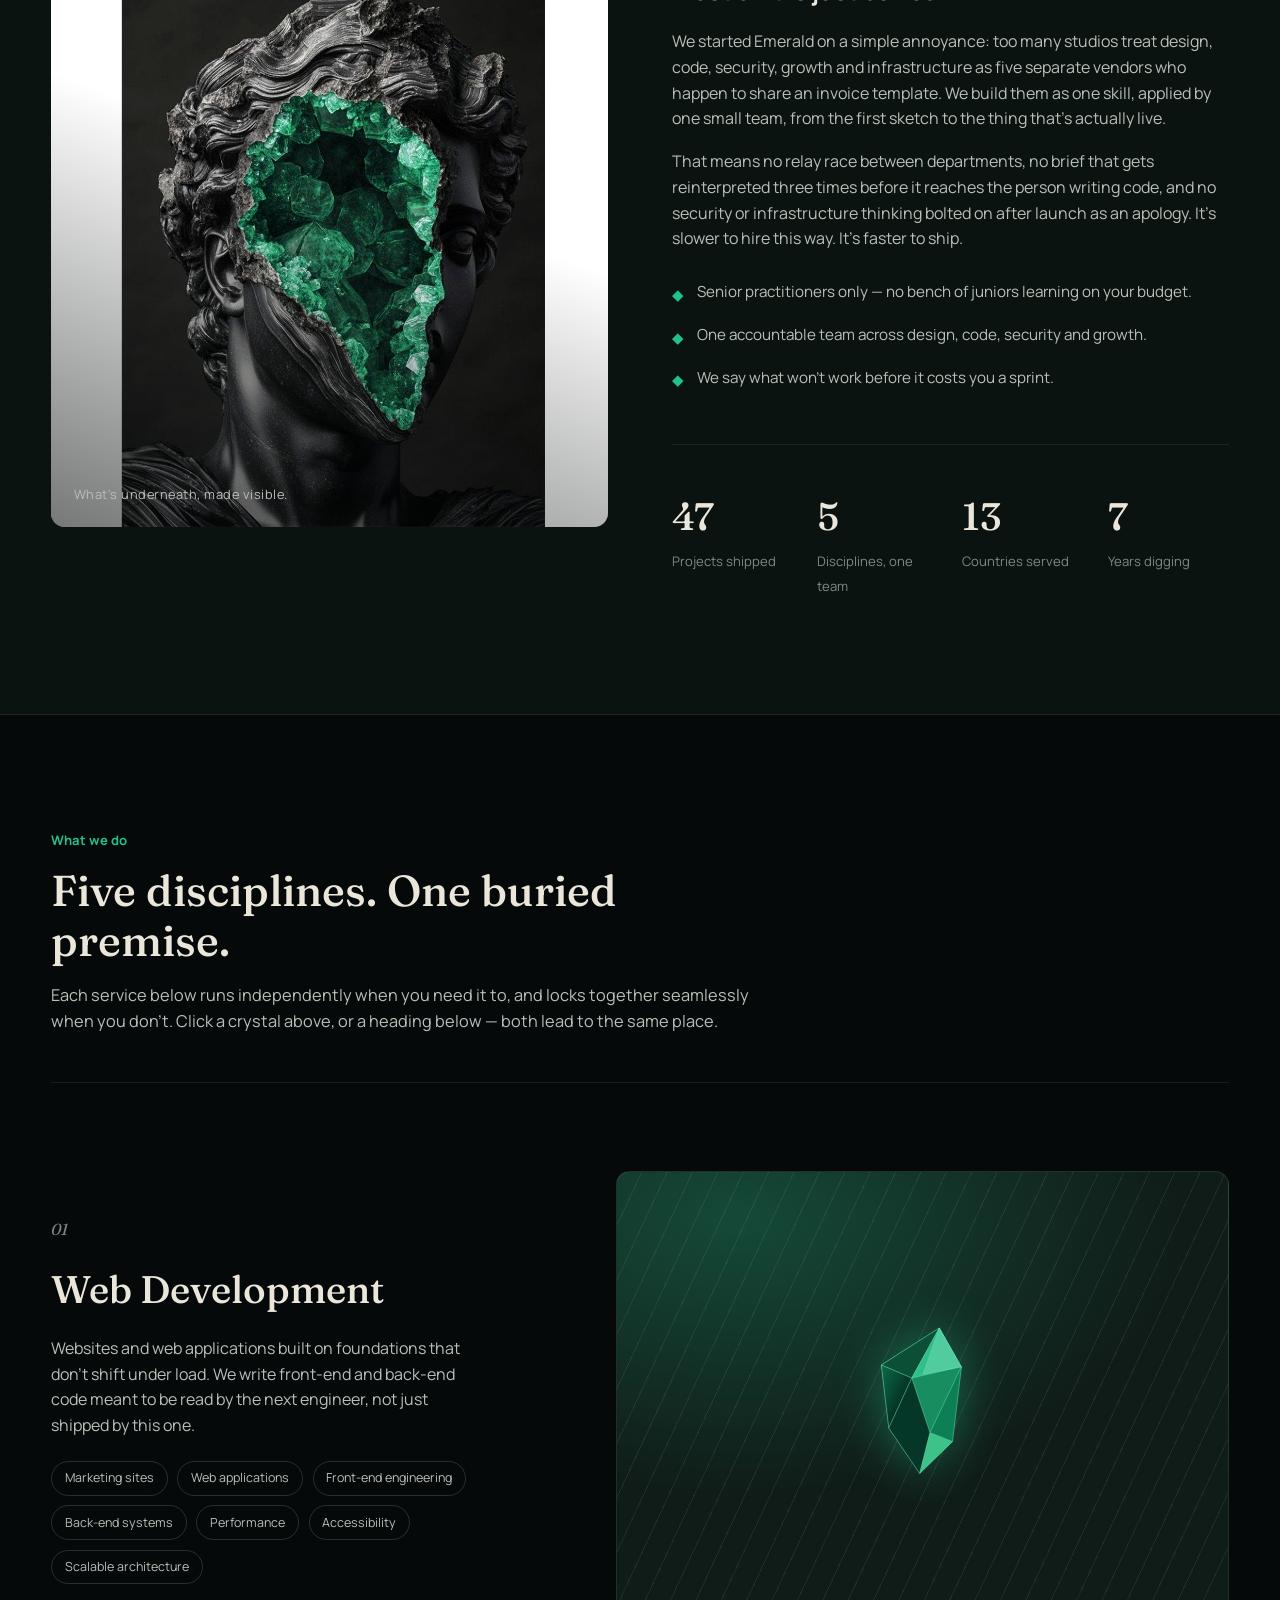
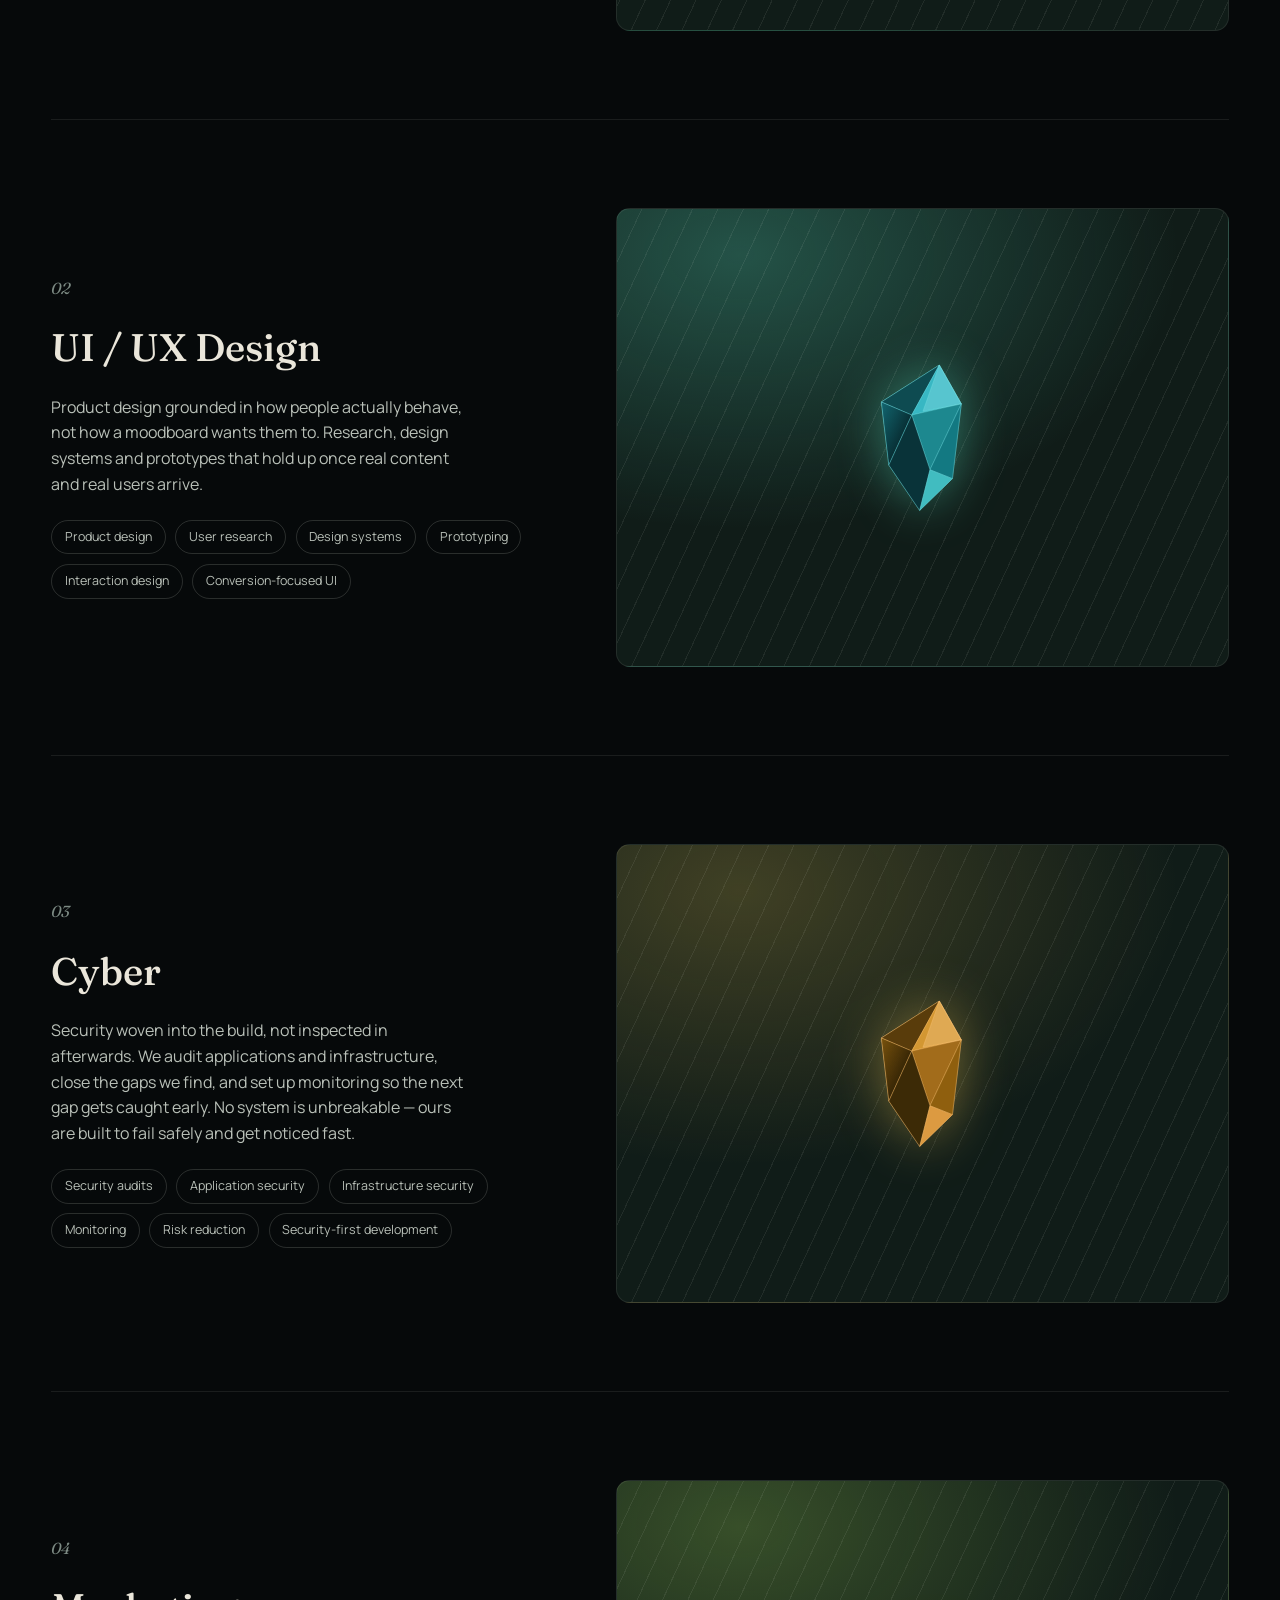
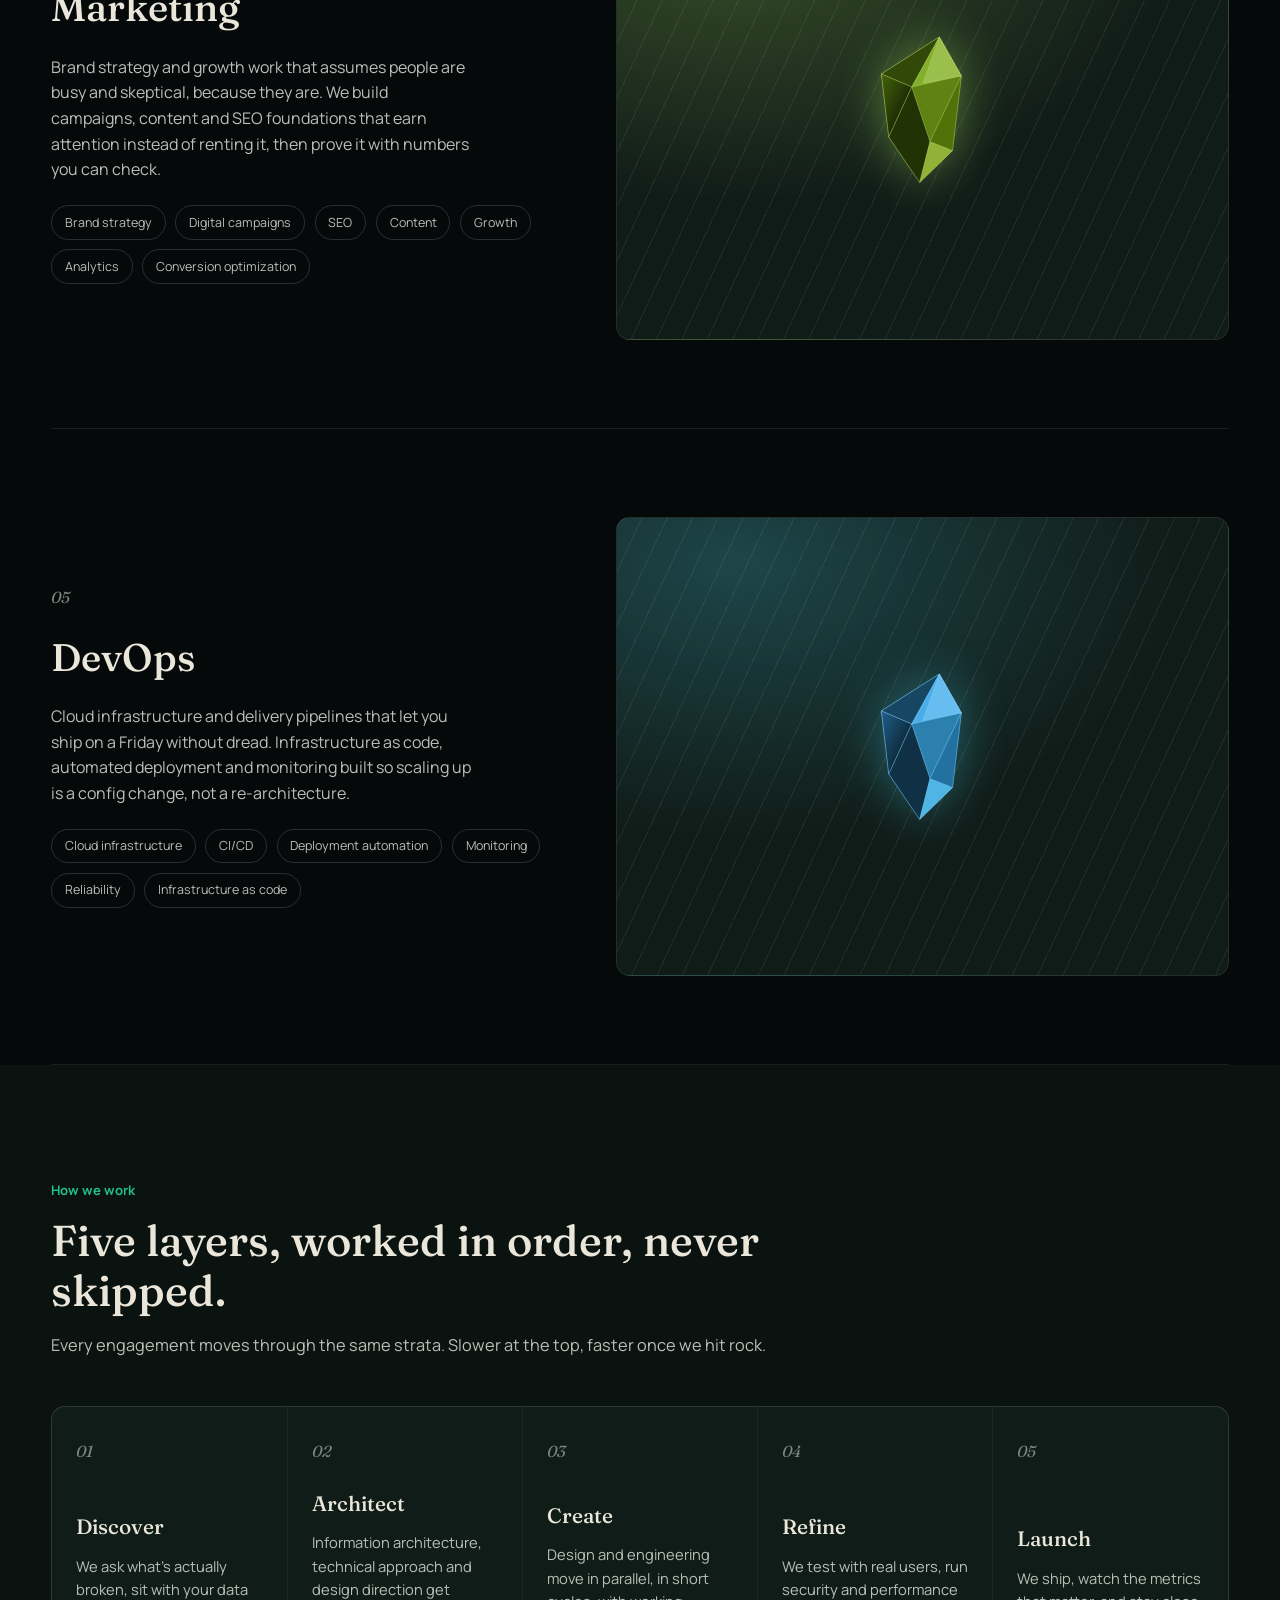
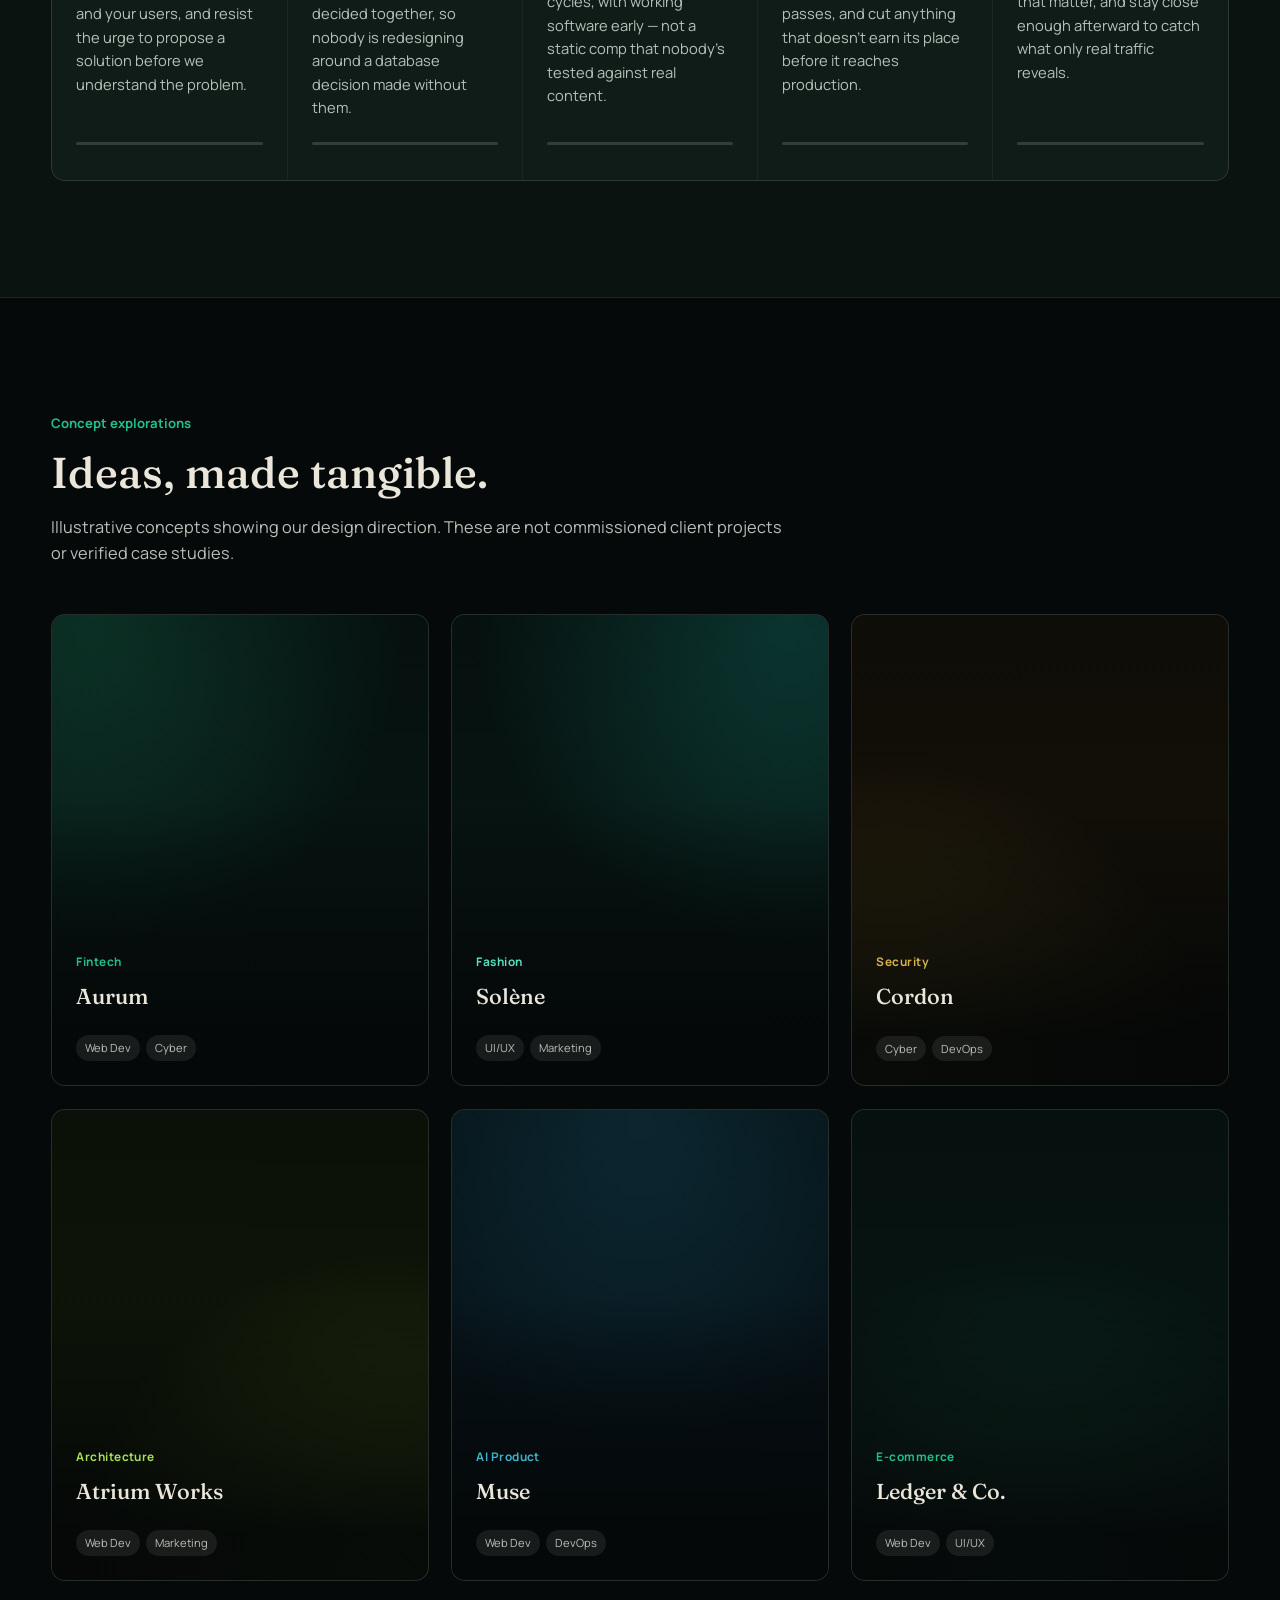
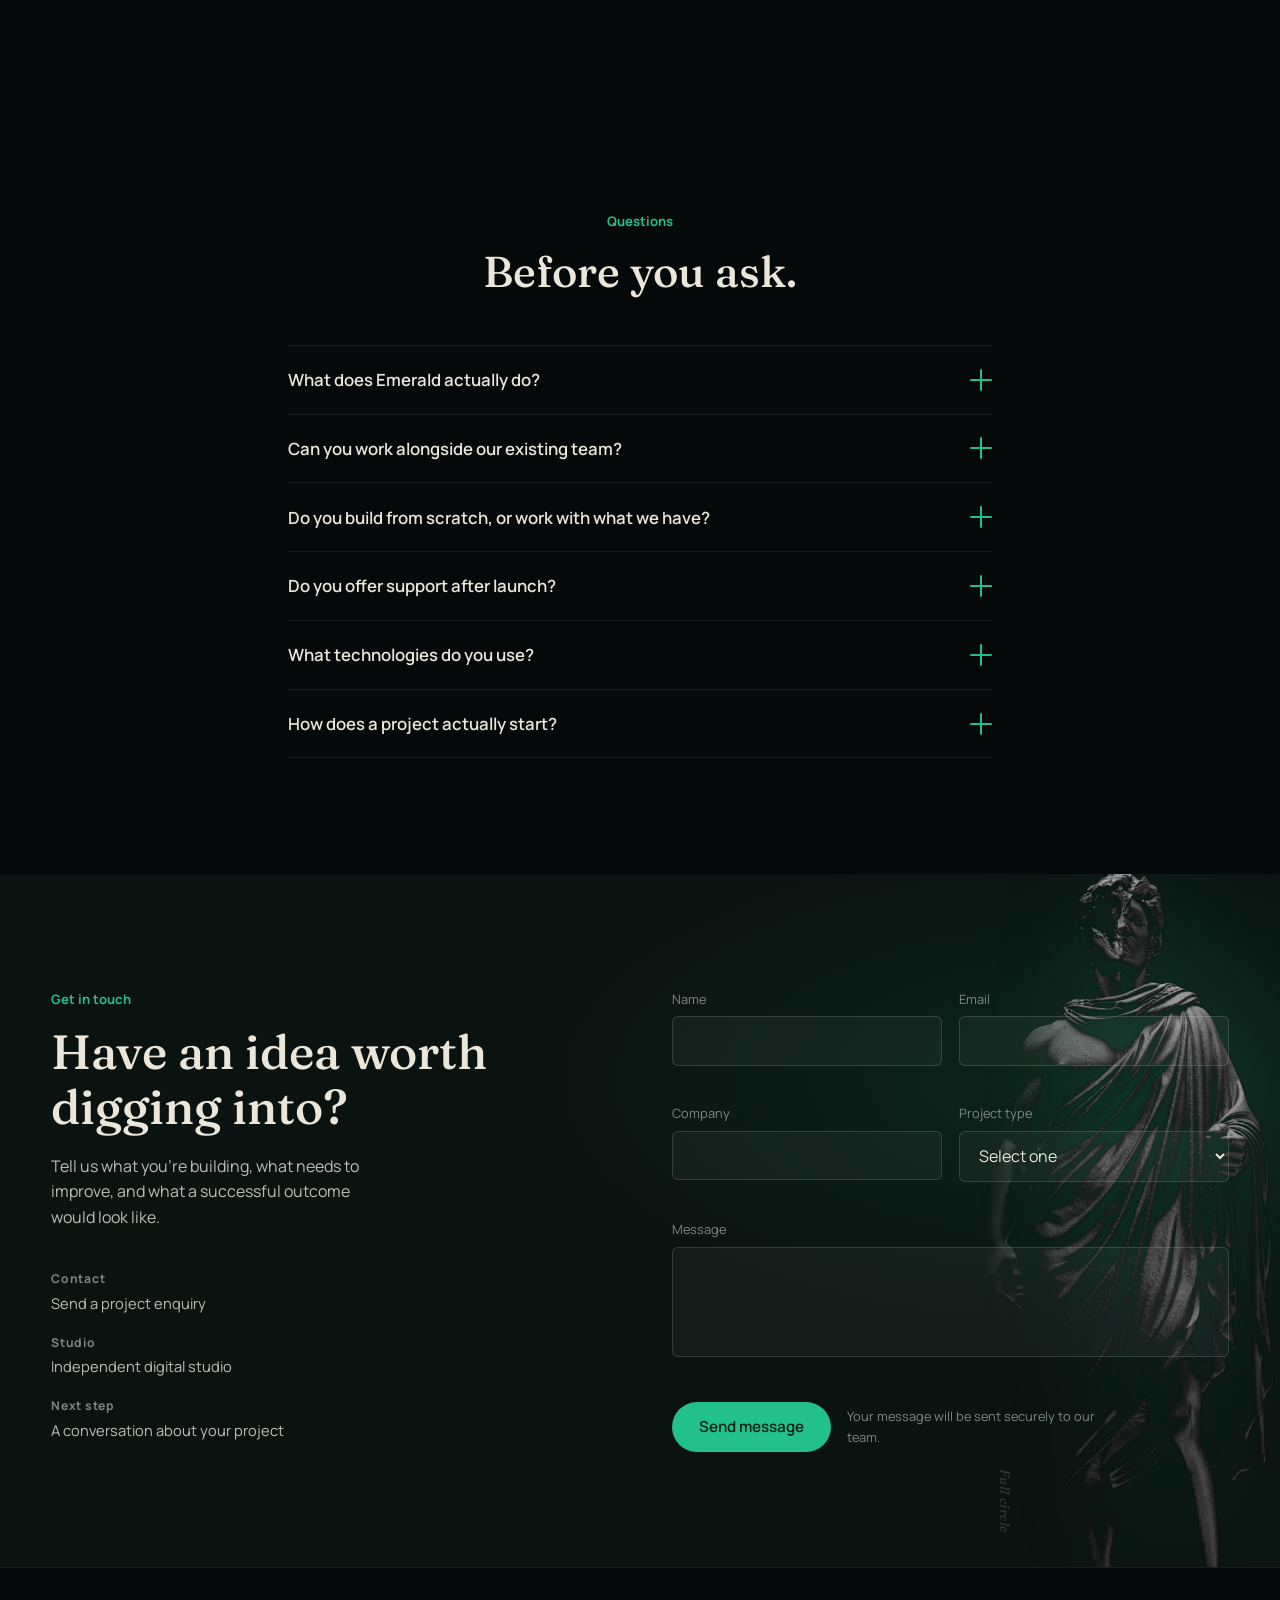
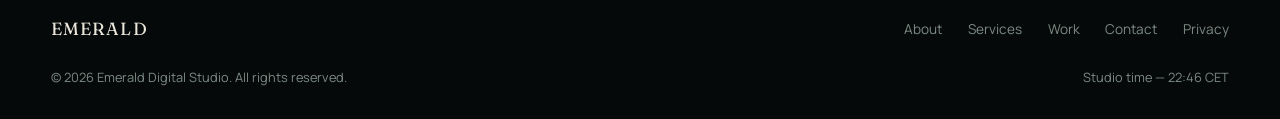
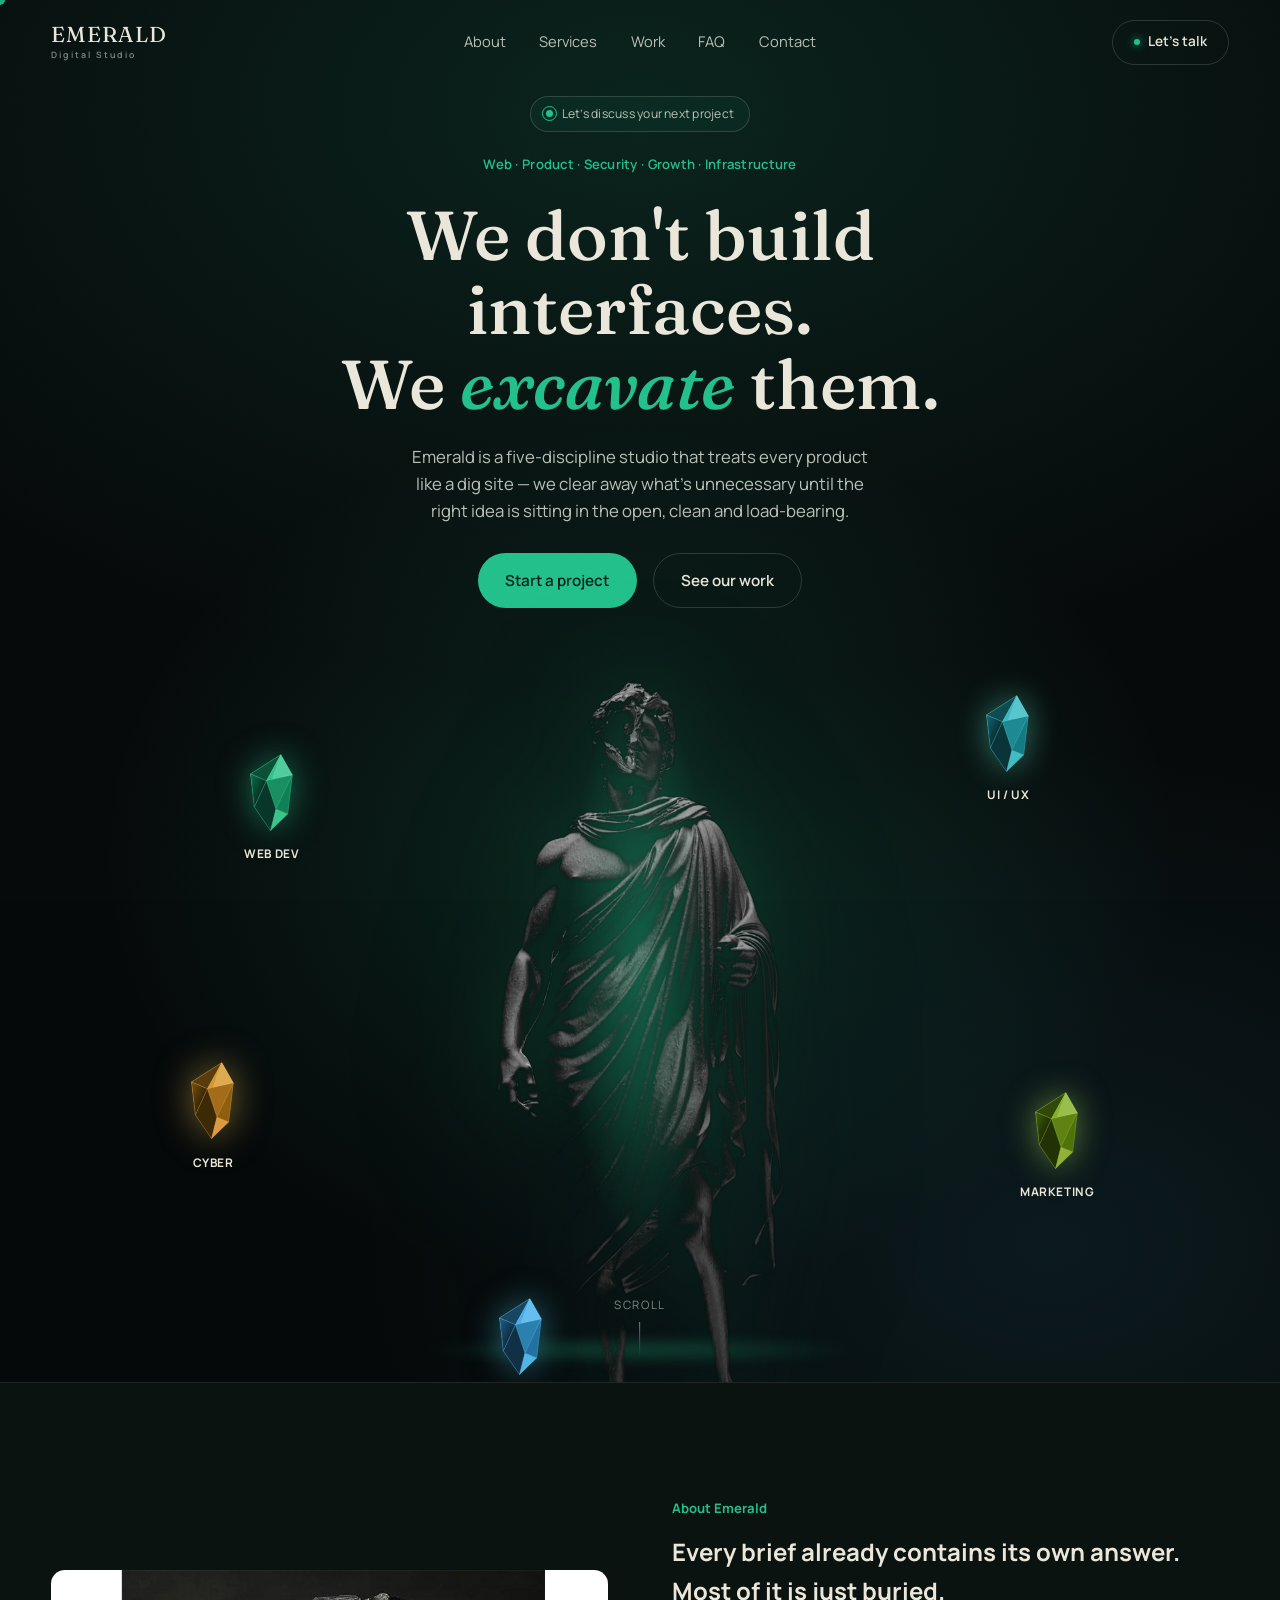
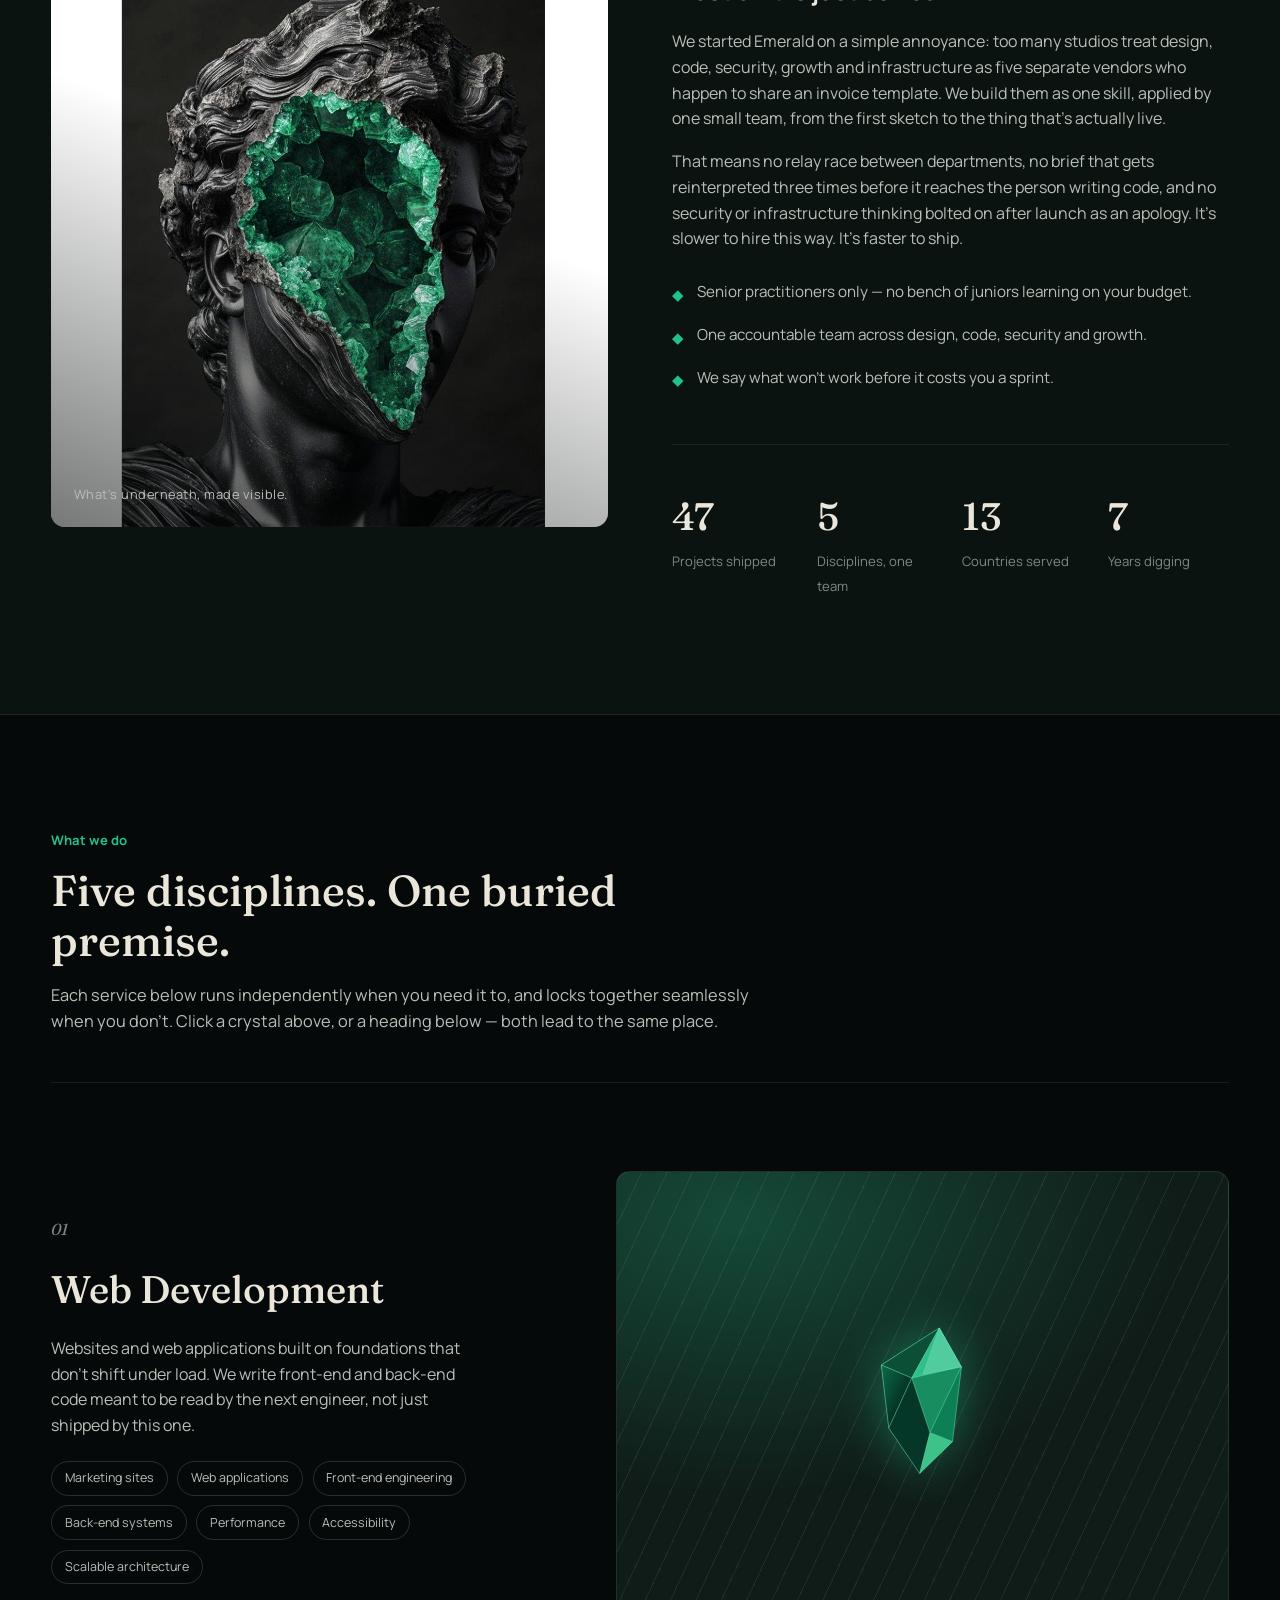
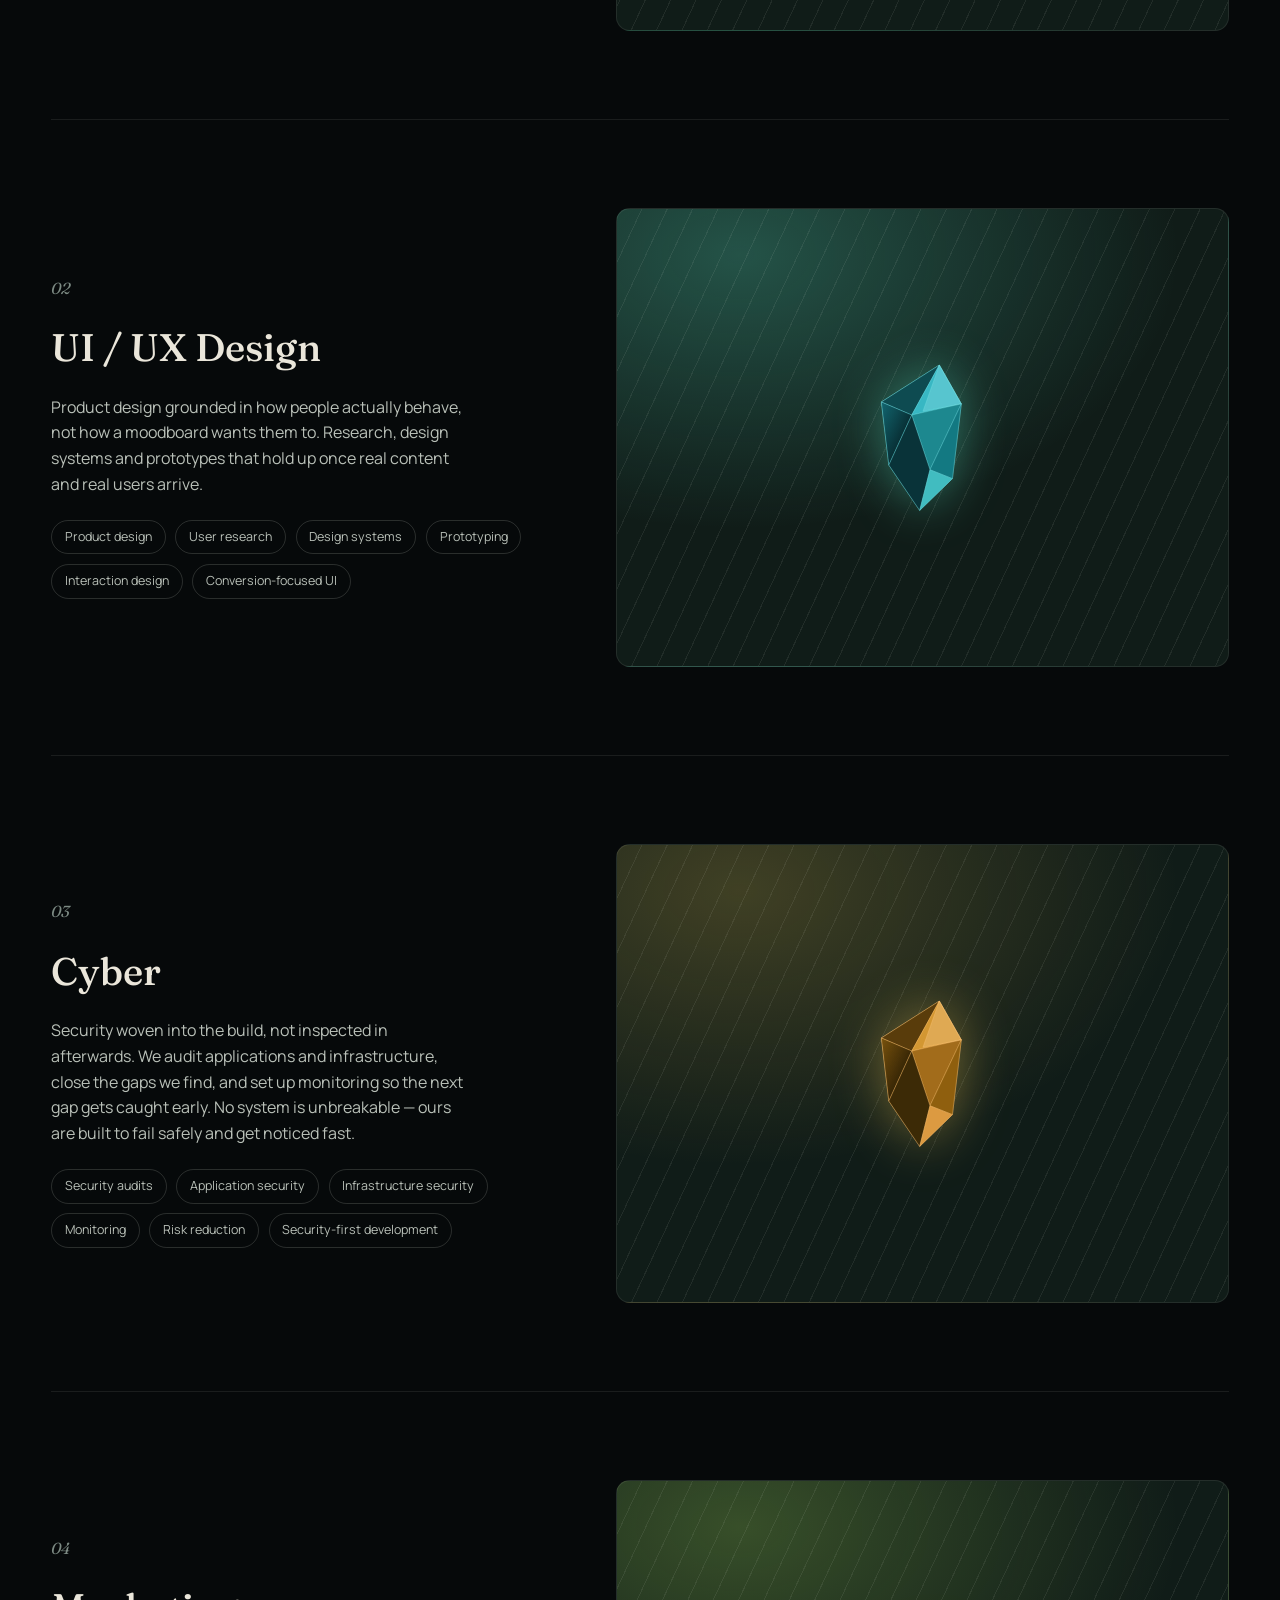
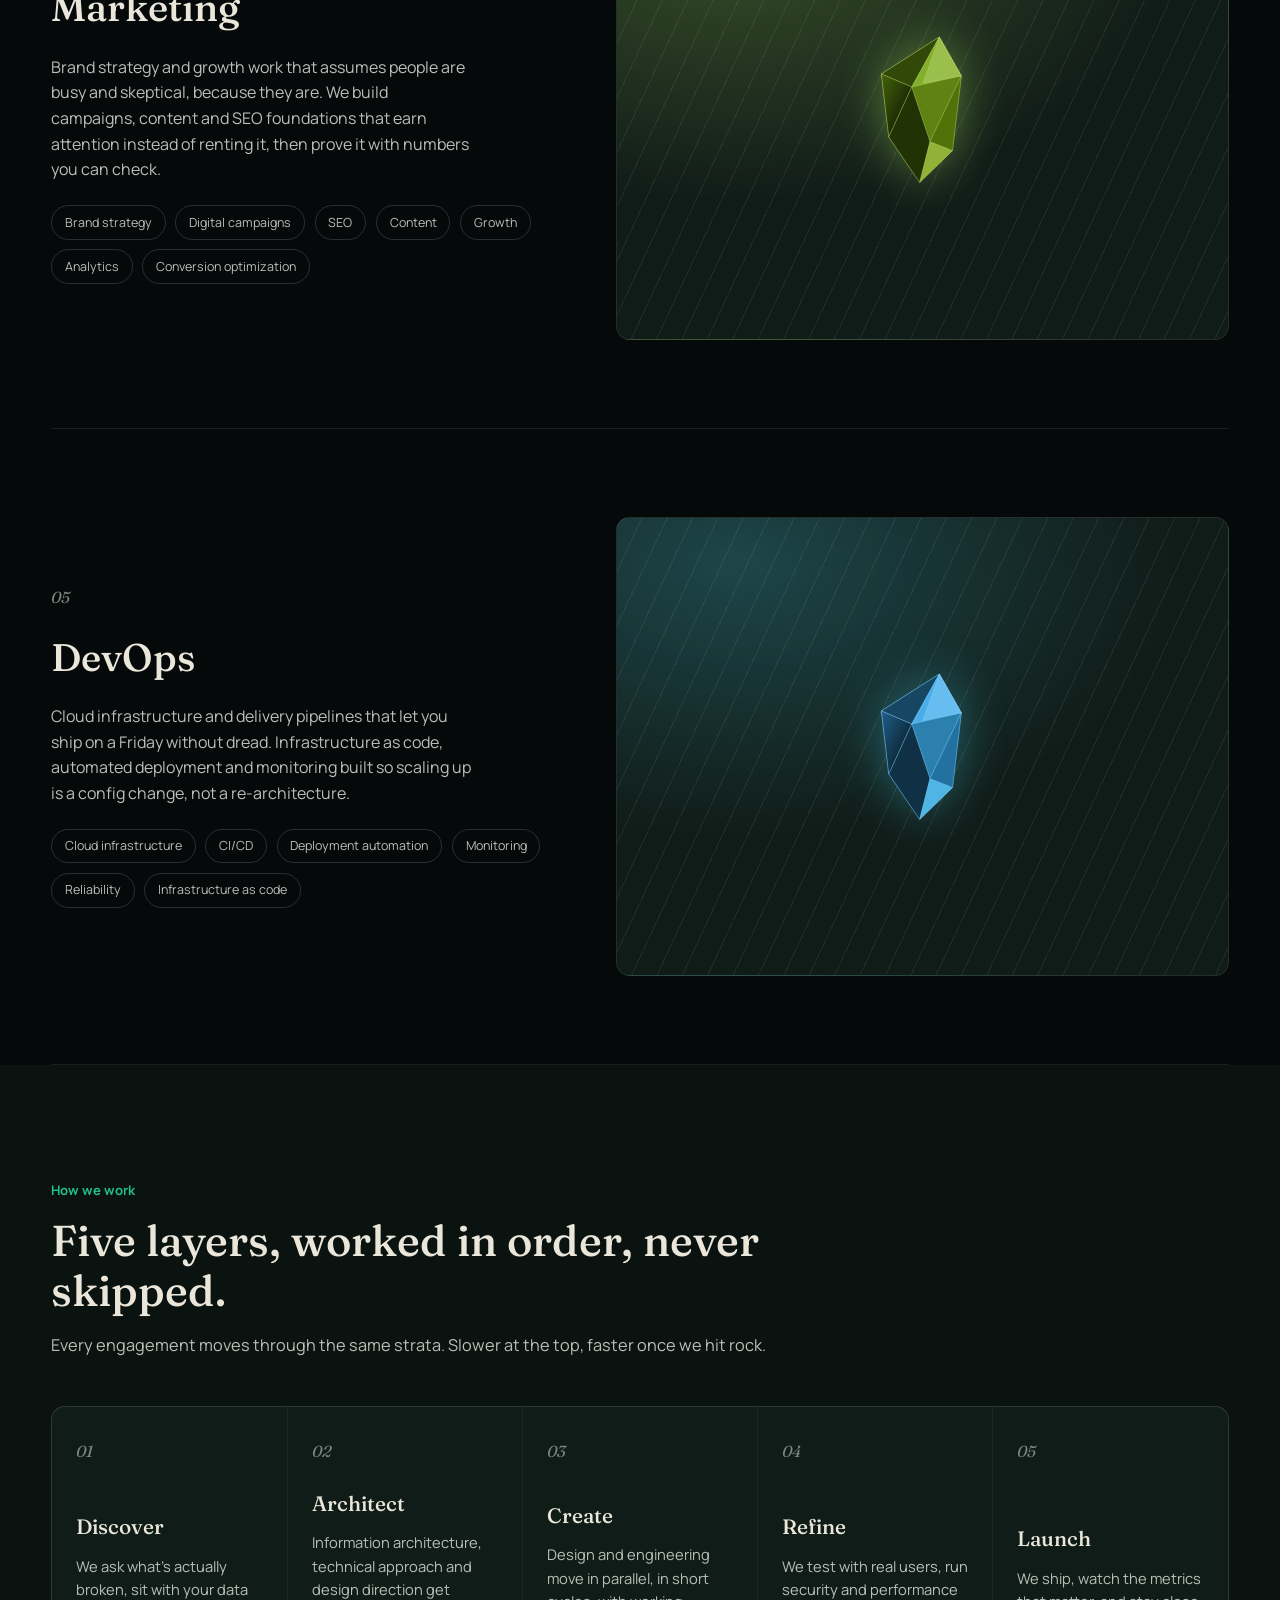
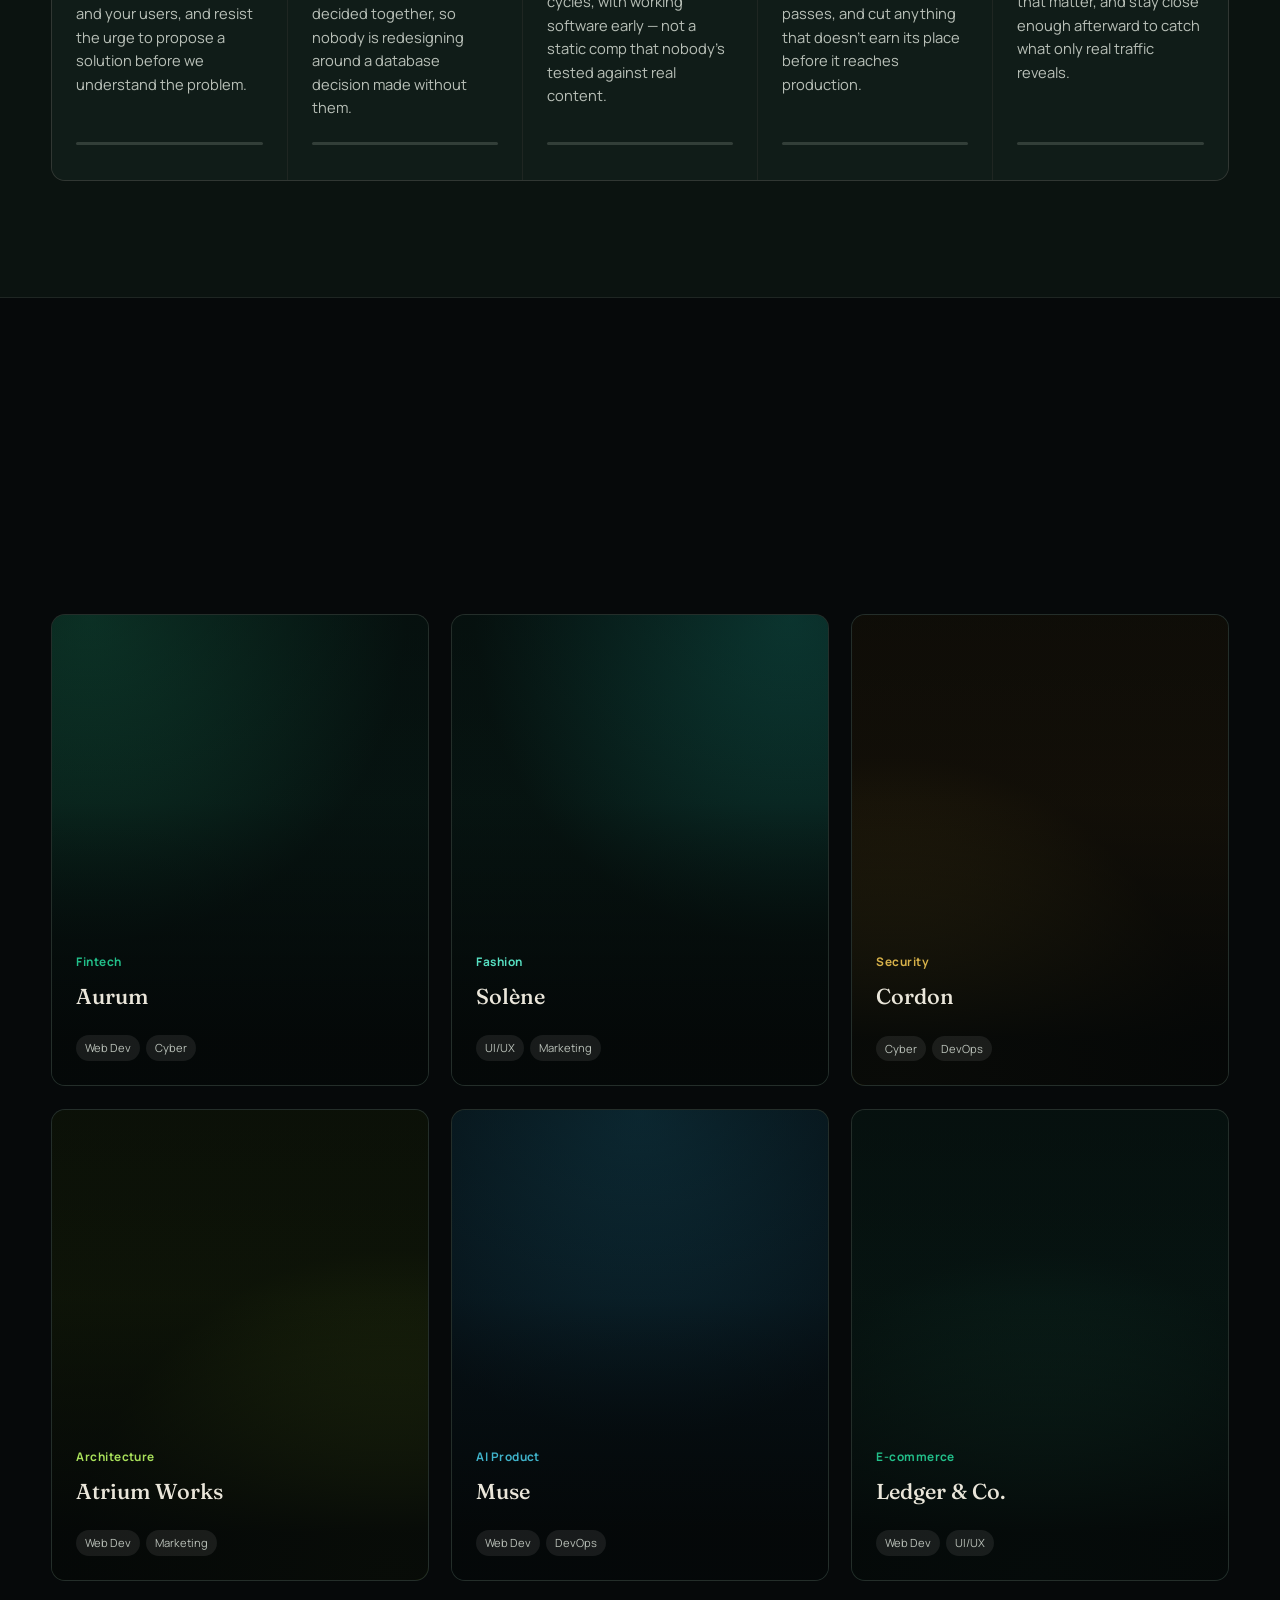
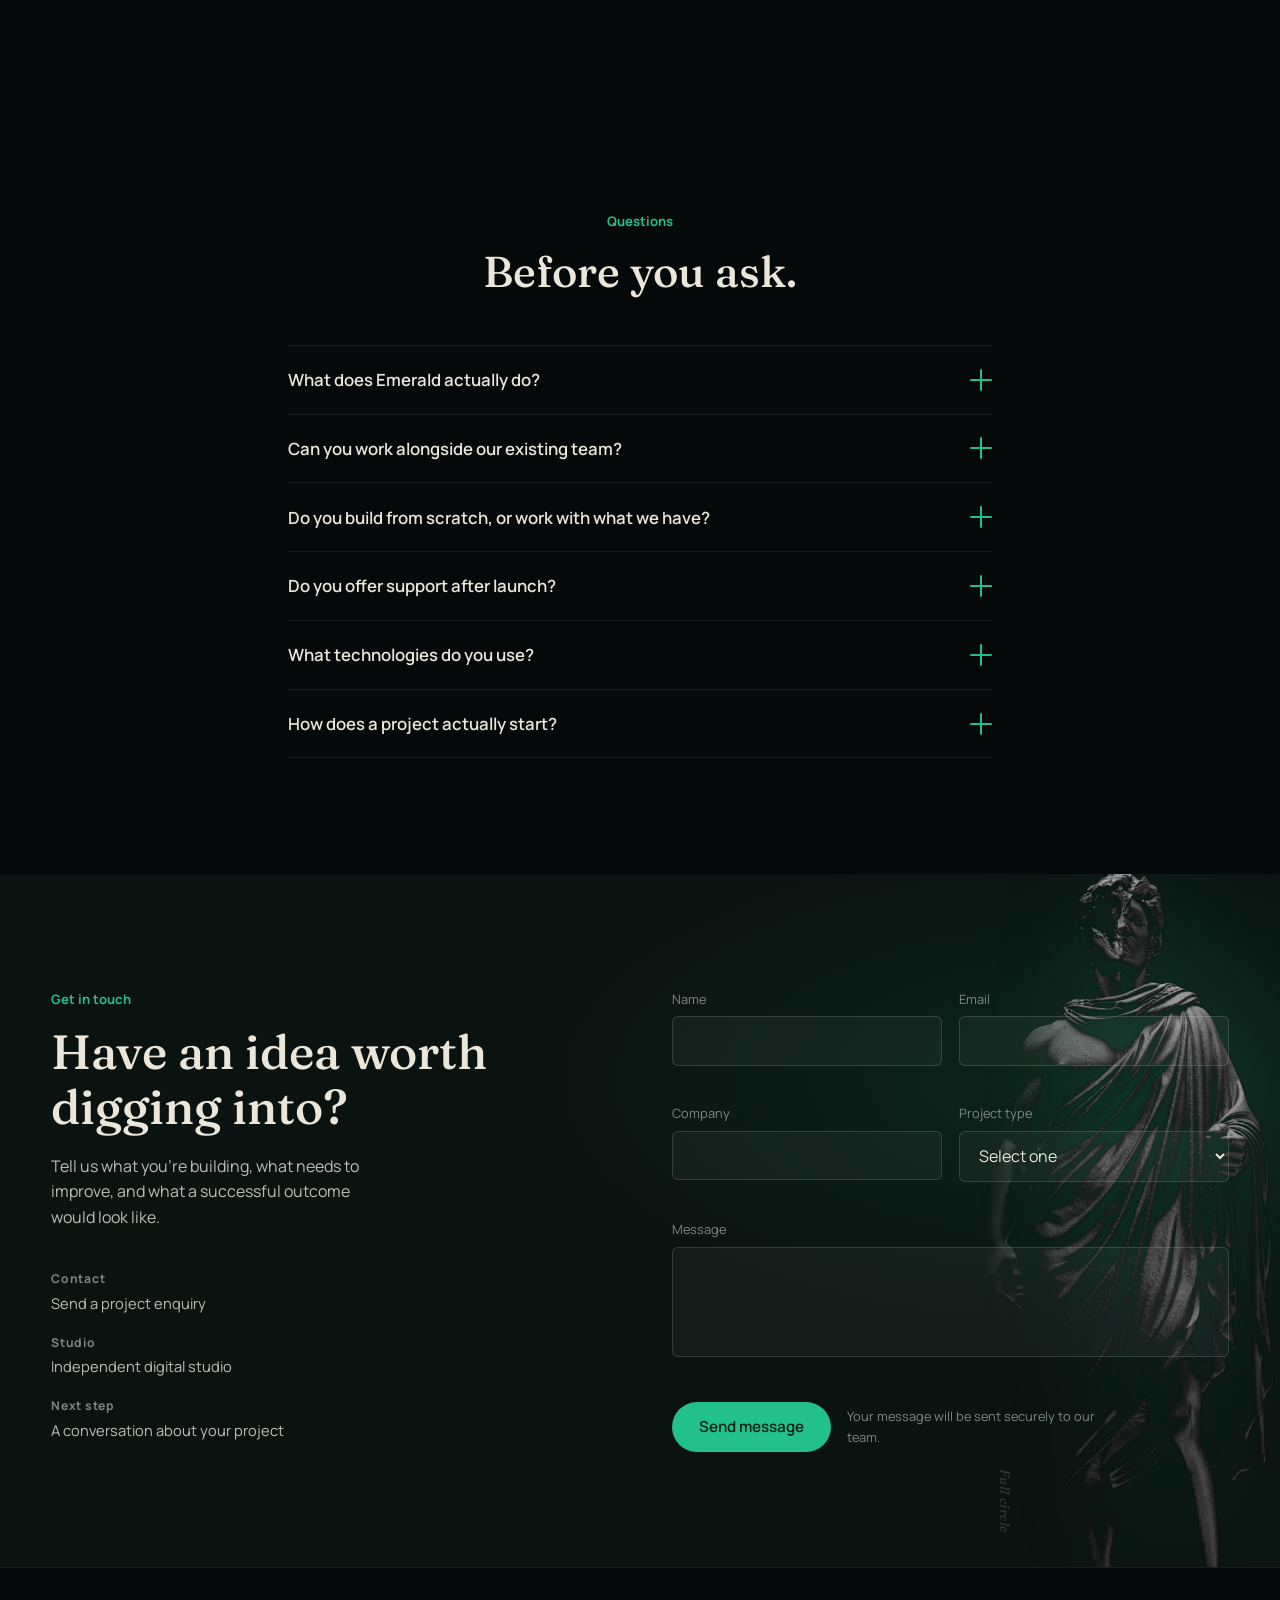
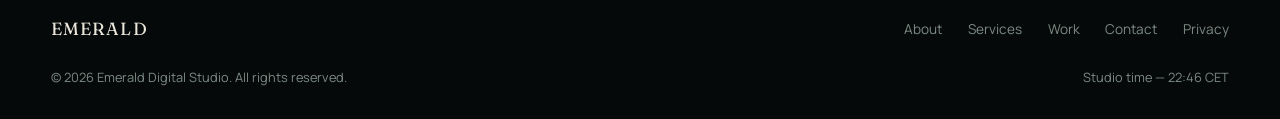
